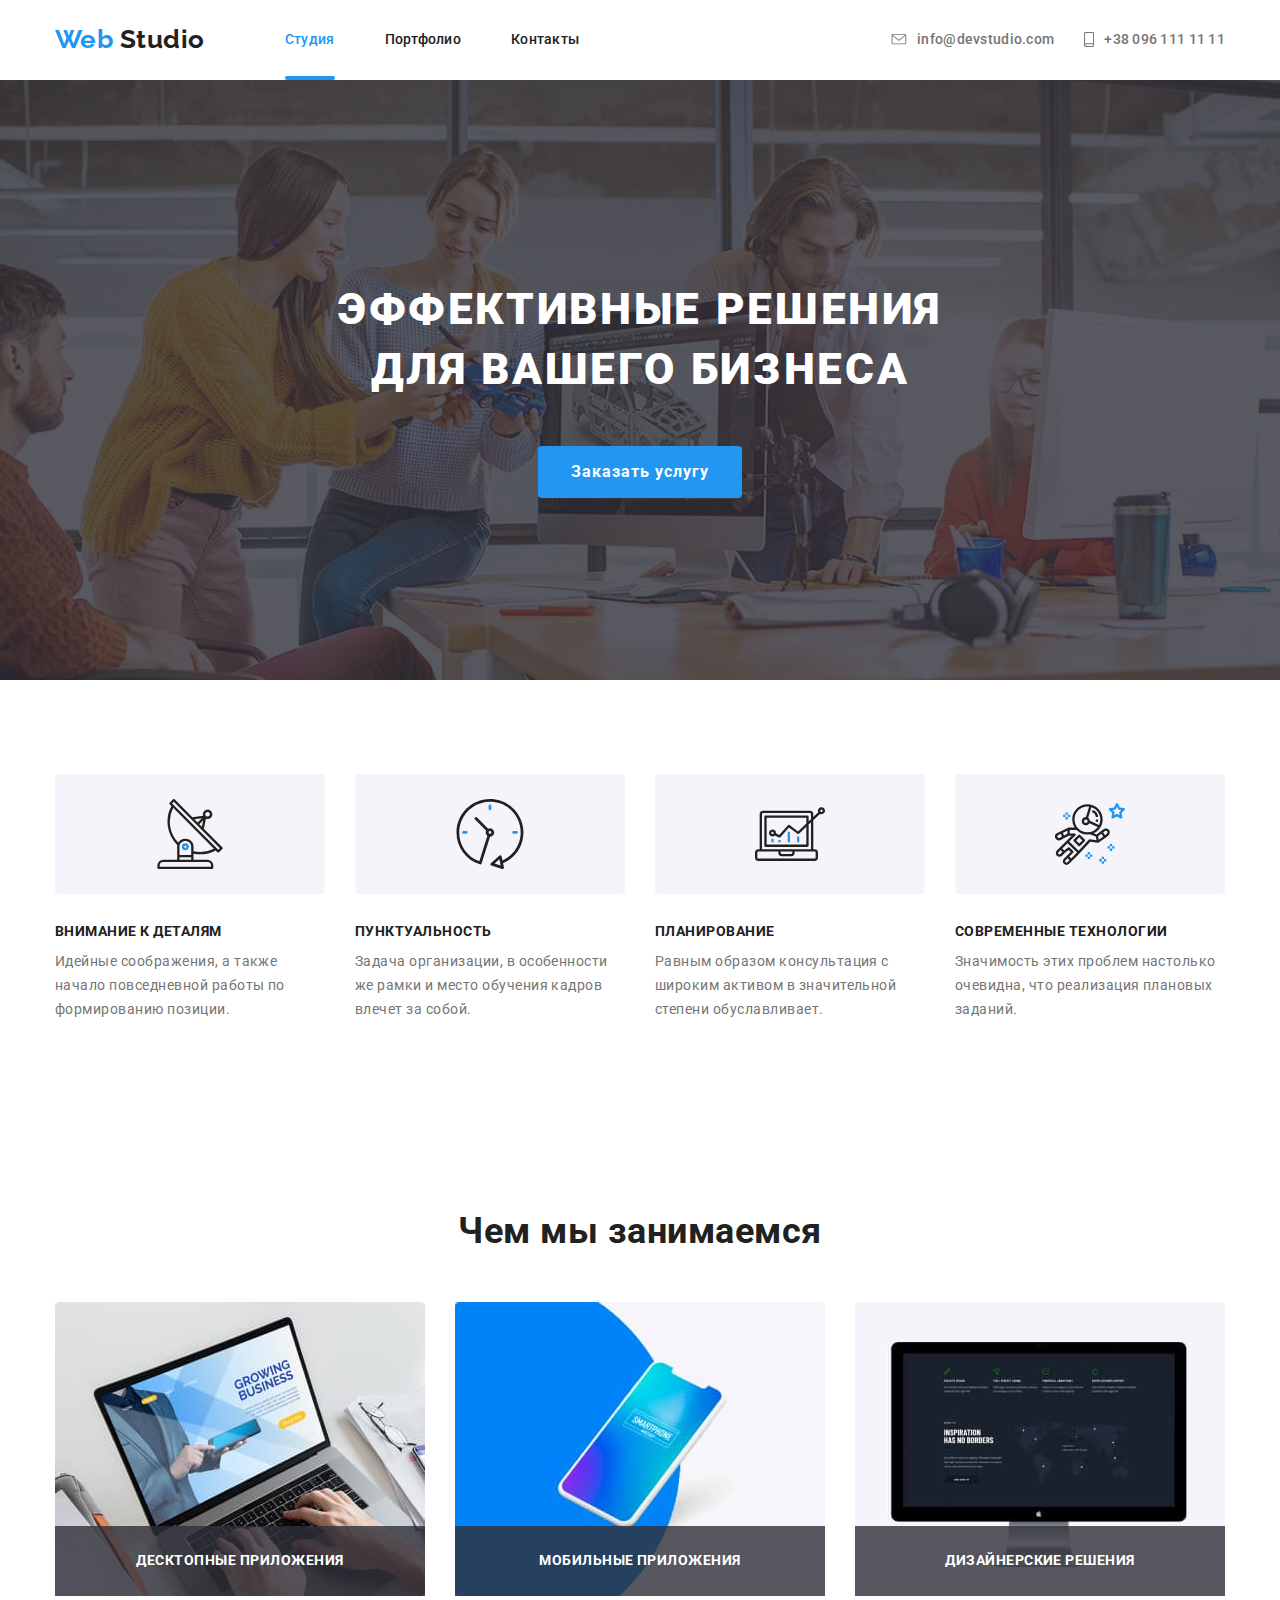
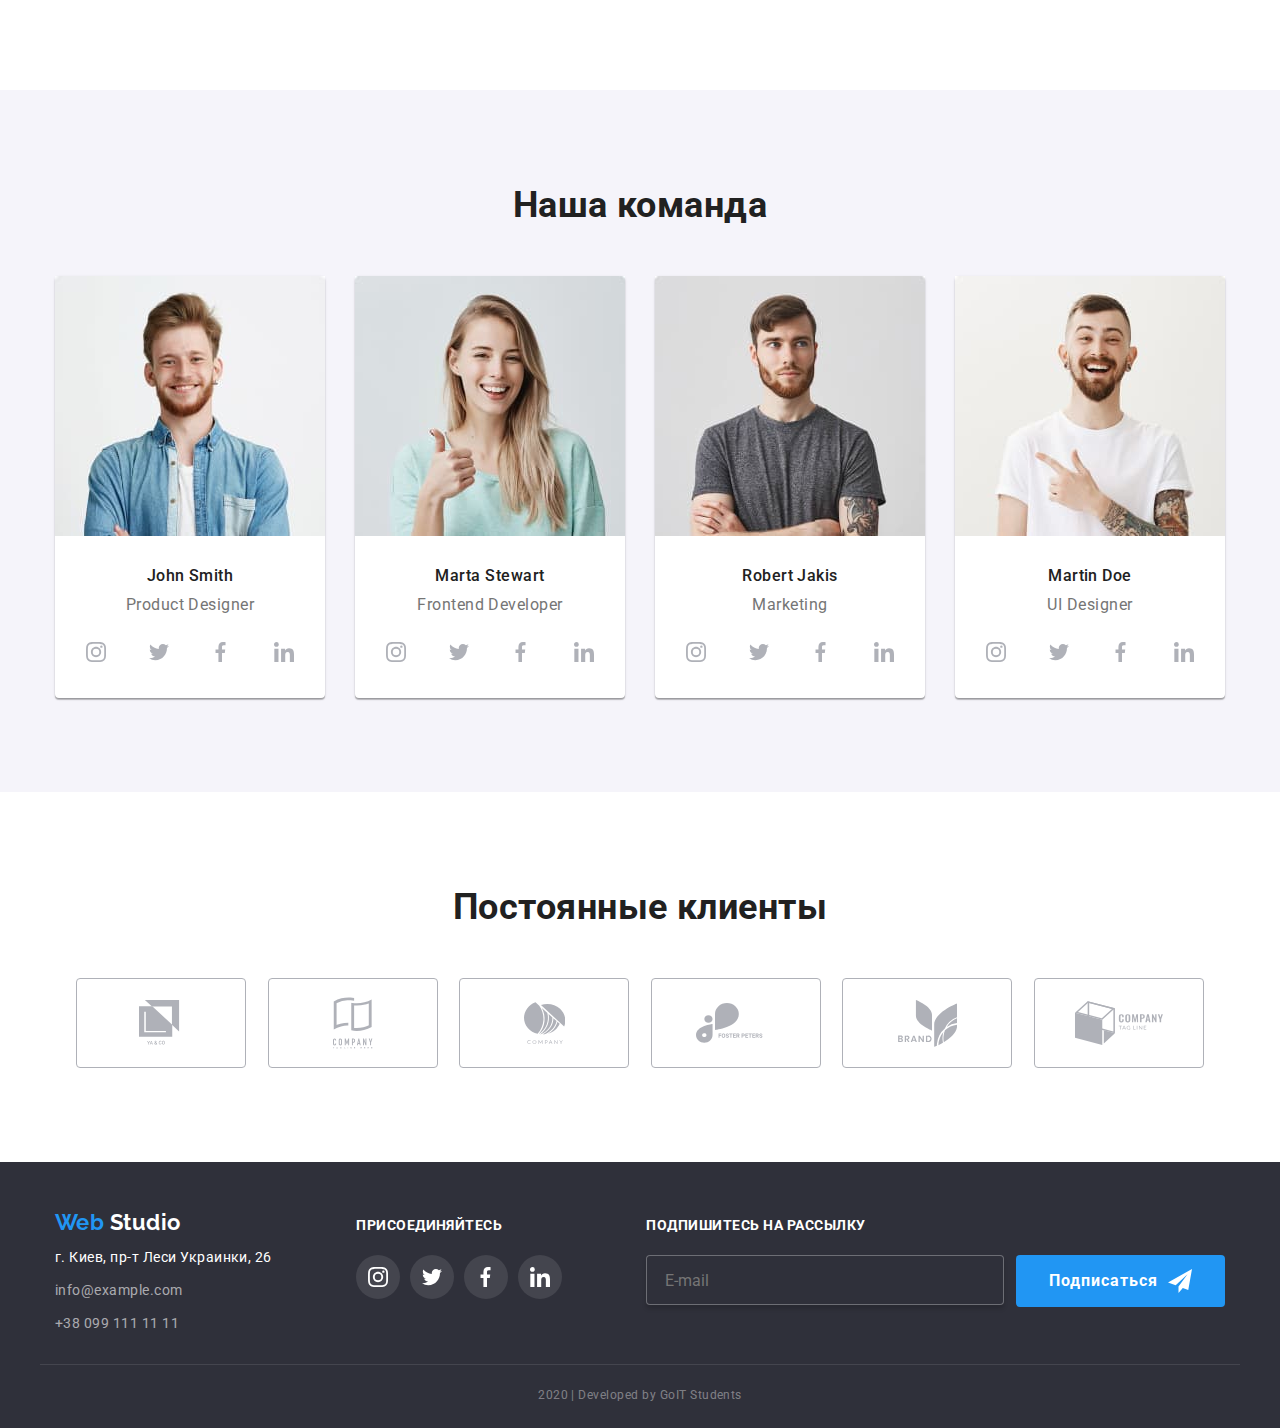
==== index.html @ cd677d56 "Переносит файлы из 7-го ДЗ" ====
<!DOCTYPE html>
<html lang="ru">
  <head>
    <meta charset="UTF-8" />
    <meta name="viewport" content="width=device-width, initial-scale=1.0" />
    <title>Document</title>
    <link
      href="https://fonts.googleapis.com/css2?family=Raleway:wght@700&family=Roboto:wght@400;500;700&display=swap"
      rel="stylesheet"
    />
    <link
      rel="stylesheet"
      href="https://cdnjs.cloudflare.com/ajax/libs/modern-normalize/0.6.0/modern-normalize.min.css"
    />

    <!-- <link rel="stylesheet" href="./css/common.css" /> -->
    <link rel="stylesheet" href="./css/main.min.css" />
  </head>
  <body>
    <!--Шапка сайта-->
    <header>
      <div class="container header">
        <nav class="main-nav">
          <a href="./index.html" class="logo-header">
            <span class="logo-web">Web</span>
            <span class="logo-studio">Studio</span>
          </a>

          <ul class="site-nav list">
            <li class="item">
              <a href="./index.html" class="link current">Студия</a>
            </li>
            <li class="item">
              <a href="./portfolio.html" class="link">Портфолио</a>
            </li>
            <li class="item"><a href="" class="link">Контакты</a></li>
          </ul>
        </nav>

        <div class="contacts">
          <a href="mailto:info@devstudio.com " class="link">
            <svg class="contacts-icon envelope">
              <use href="./images/sprite.svg#envelope"></use>
            </svg>
            info@devstudio.com
          </a>
          <a href="tel:+380961111111" class="link">
            <svg class="contacts-icon smartphone">
              <use href="./images/sprite.svg#smartphone"></use>
            </svg>
            +38 096 111 11 11
          </a>
        </div>
      </div>
    </header>

    <main>
      <!--Герой-->
      <section class="hero">
        <h1 class="hero-title">эффективные решения для вашего бизнеса</h1>
        <!-- <a href="" class="button">Заказать услугу</a> -->
        <button class="button" data-modal-open>Заказать услугу</button>
      </section>

      <!--Преимущества-->
      <section class="section">
        <div class="container">
          <!--этот заголовок спрячется в CSS-->
          <h2 class="section-title visually-hidden">Наши преимущества</h2>

          <ul class="feature list">
            <li class="item">
              <div class="bg-icon">
                <svg class="icon-antenna" width="70" height="70">
                  <use href="./images/sprite.svg#antenna"></use>
                </svg>
              </div>

              <!-- <img
                src="./images/antenna.svg"
                alt="изображение параболической антенны"
              /> -->
              <h3 class="title">Внимание к деталям</h3>
              <p class="description">
                Идейные соображения, а также начало повседневной работы по
                формированию позиции.
              </p>
            </li>
            <li class="item">
              <div class="bg-icon">
                <svg class="icon-antenna" width="70" height="70">
                  <use href="./images/sprite.svg#clock"></use>
                </svg>
              </div>

              <!-- <img src="./images/clock.svg" alt="изображение настенных часов" /> -->

              <h3 class="title">Пунктуальность</h3>
              <p class="description">
                Задача организации, в особенности же рамки и место обучения
                кадров влечет за собой.
              </p>
            </li>
            <li class="item">
              <div class="bg-icon">
                <svg class="icon-antenna" width="70" height="70">
                  <use href="./images/sprite.svg#diagram"></use>
                </svg>
              </div>

              <!-- <img src="./images/diagram.svg" alt="изображение диаграммы" /> -->

              <h3 class="title">Планирование</h3>
              <p class="description">
                Равным образом консультация с широким активом в значительной
                степени обуславливает.
              </p>
            </li>
            <li class="item">
              <div class="bg-icon">
                <svg class="icon-antenna" width="70" height="70">
                  <use href="./images/sprite.svg#astronaut"></use>
                </svg>
              </div>

              <!-- <img src="./images/astronaut.svg" alt="изображение астронавта" /> -->

              <h3 class="title">Современные технологии</h3>
              <p class="description">
                Значимость этих проблем настолько очевидна, что реализация
                плановых заданий.
              </p>
            </li>
          </ul>
        </div>
      </section>

      <!-- Чем мы занимаемся -->
      <section class="section">
        <div class="container">
          <h2 class="section-title">Чем мы занимаемся</h2>

          <ul class="works list">
            <li class="item">
              <img
                src="./images/desktopapp.jpg"
                alt="изображение ноутбука"
                width="370"
              />
              <h3 class="title">Десктопные приложения</h3>
            </li>
            <li class="item">
              <img
                src="./images/mobileapp.jpg"
                alt="изображение мобильного телефона"
                width="370"
              />
              <h3 class="title">Мобильные приложения</h3>
            </li>
            <li class="item">
              <img
                src="./images/designsolutions.jpg"
                alt="изображение монитора с дизайнерскими решениями"
                width="370"
              />
              <h3 class="title">Дизайнерские решения</h3>
            </li>
          </ul>
        </div>
      </section>

      <!--Наша команда-->
      <section class="section secondary-bg">
        <div class="container">
          <h2 class="section-title">Наша команда</h2>

          <ul class="team list">
            <li class="item">
              <img
                src="./images/teammate-1.jpg"
                alt="фото члена команды"
                width="270"
              />
              <h3 class="title">John Smith</h3>
              <p class="position">Product Designer</p>

              <!--ссылки на соц. сети-->
              <ul class="list icon">
                <li class="social">
                  <a href="" aria-label="Ссылка на Instagram" class="link">
                    <svg class="social-icon" width="20" height="20">
                      <use href="./images/sprite.svg#logo-instagram"></use>
                    </svg>
                    <!-- <img
                      src="./images/logo-instagram.svg"
                      alt="логотип Инстаграм"
                    /> -->
                  </a>
                </li>
                <li class="social">
                  <a href="" aria-label="Ссылка на Twitter" class="link">
                    <svg class="social-icon" width="20" height="20">
                      <use href="./images/sprite.svg#logo-twitter"></use>
                    </svg>

                    <!-- <img
                      src="./images/logo-twitter.svg"
                      alt="логотип Твиттер"
                    /> -->
                  </a>
                </li>
                <li class="social">
                  <a href="" aria-label="Ссылка на Facebook" class="link">
                    <svg class="social-icon" width="20" height="20">
                      <use href="./images/sprite.svg#logo-facebook"></use>
                    </svg>

                    <!-- <img
                      src="./images/logo-facebook.svg"
                      alt="логотип Фейсбук"
                    /> -->
                  </a>
                </li>
                <li class="social">
                  <a href="" aria-label="Ссылка на linkedin" class="link">
                    <svg class="social-icon" width="20" height="20">
                      <use href="./images/sprite.svg#logo-linkedin"></use>
                    </svg>
                    <!-- <img
                      src="./images/logo-linkedin.svg"
                      alt="логотип Линкедин"
                    /> -->
                  </a>
                </li>
              </ul>
            </li>
            <li class="item">
              <img
                src="./images/teammate-2.jpg"
                alt="фото члена команды"
                width="270"
              />
              <h3 class="title">Marta Stewart</h3>
              <p class="position">Frontend Developer</p>

              <!--ссылки на соц. сети-->
              <ul class="list icon">
                <li class="social">
                  <a href="" aria-label="Ссылка на Instagram" class="link">
                    <svg class="social-icon" width="20" height="20">
                      <use href="./images/sprite.svg#logo-instagram"></use>
                    </svg>
                    <!-- <img
                      src="./images/logo-instagram.svg"
                      alt="логотип Инстаграм"
                    /> -->
                  </a>
                </li>
                <li class="social">
                  <a href="" aria-label="Ссылка на Twitter" class="link">
                    <svg class="social-icon" width="20" height="20">
                      <use href="./images/sprite.svg#logo-twitter"></use>
                    </svg>

                    <!-- <img
                      src="./images/logo-twitter.svg"
                      alt="логотип Твиттер"
                    /> -->
                  </a>
                </li>
                <li class="social">
                  <a href="" aria-label="Ссылка на Facebook" class="link">
                    <svg class="social-icon" width="20" height="20">
                      <use href="./images/sprite.svg#logo-facebook"></use>
                    </svg>

                    <!-- <img
                      src="./images/logo-facebook.svg"
                      alt="логотип Фейсбук"
                    /> -->
                  </a>
                </li>
                <li class="social">
                  <a href="" aria-label="Ссылка на linkedin" class="link">
                    <svg class="social-icon" width="20" height="20">
                      <use href="./images/sprite.svg#logo-linkedin"></use>
                    </svg>
                    <!-- <img
                      src="./images/logo-linkedin.svg"
                      alt="логотип Линкедин"
                    /> -->
                  </a>
                </li>
              </ul>
            </li>
            <li class="item">
              <img
                src="./images/teammate-3.jpg"
                alt="фото члена команды"
                width="270"
              />
              <h3 class="title">Robert Jakis</h3>
              <p class="position">Marketing</p>

              <!--ссылки на соц. сети-->
              <ul class="list icon">
                <li class="social">
                  <a href="" aria-label="Ссылка на Instagram" class="link">
                    <svg class="social-icon" width="20" height="20">
                      <use href="./images/sprite.svg#logo-instagram"></use>
                    </svg>
                    <!-- <img
                      src="./images/logo-instagram.svg"
                      alt="логотип Инстаграм"
                    /> -->
                  </a>
                </li>
                <li class="social">
                  <a href="" aria-label="Ссылка на Twitter" class="link">
                    <svg class="social-icon" width="20" height="20">
                      <use href="./images/sprite.svg#logo-twitter"></use>
                    </svg>

                    <!-- <img
                      src="./images/logo-twitter.svg"
                      alt="логотип Твиттер"
                    /> -->
                  </a>
                </li>
                <li class="social">
                  <a href="" aria-label="Ссылка на Facebook" class="link">
                    <svg class="social-icon" width="20" height="20">
                      <use href="./images/sprite.svg#logo-facebook"></use>
                    </svg>

                    <!-- <img
                      src="./images/logo-facebook.svg"
                      alt="логотип Фейсбук"
                    /> -->
                  </a>
                </li>
                <li class="social">
                  <a href="" aria-label="Ссылка на linkedin" class="link">
                    <svg class="social-icon" width="20" height="20">
                      <use href="./images/sprite.svg#logo-linkedin"></use>
                    </svg>
                    <!-- <img
                      src="./images/logo-linkedin.svg"
                      alt="логотип Линкедин"
                    /> -->
                  </a>
                </li>
              </ul>
            </li>
            <li class="item">
              <img
                src="./images/teammate-4.jpg"
                alt="фото члена команды"
                width="270"
              />
              <h3 class="title">Martin Doe</h3>
              <p class="position">UI Designer</p>

              <!--ссылки на соц. сети-->
              <ul class="list icon">
                <li class="social">
                  <a href="" aria-label="Ссылка на Instagram" class="link">
                    <svg class="social-icon" width="20" height="20">
                      <use href="./images/sprite.svg#logo-instagram"></use>
                    </svg>
                    <!-- <img
                      src="./images/logo-instagram.svg"
                      alt="логотип Инстаграм"
                    /> -->
                  </a>
                </li>
                <li class="social">
                  <a href="" aria-label="Ссылка на Twitter" class="link">
                    <svg class="social-icon" width="20" height="20">
                      <use href="./images/sprite.svg#logo-twitter"></use>
                    </svg>

                    <!-- <img
                      src="./images/logo-twitter.svg"
                      alt="логотип Твиттер"
                    /> -->
                  </a>
                </li>
                <li class="social">
                  <a href="" aria-label="Ссылка на Facebook" class="link">
                    <svg class="social-icon" width="20" height="20">
                      <use href="./images/sprite.svg#logo-facebook"></use>
                    </svg>

                    <!-- <img
                      src="./images/logo-facebook.svg"
                      alt="логотип Фейсбук"
                    /> -->
                  </a>
                </li>
                <li class="social">
                  <a href="" aria-label="Ссылка на linkedin" class="link">
                    <svg class="social-icon" width="20" height="20">
                      <use href="./images/sprite.svg#logo-linkedin"></use>
                    </svg>
                    <!-- <img
                      src="./images/logo-linkedin.svg"
                      alt="логотип Линкедин"
                    /> -->
                  </a>
                </li>
              </ul>
            </li>
          </ul>
        </div>
      </section>

      <!--Постоянные клиенты-->
      <section class="section clients">
        <div class="container">
          <h2 class="section-title">Постоянные клиенты</h2>

          <ul class="clients list">
            <li class="item">
              <a href="" aria-label="Ссылка на 1 клиента" class="link">
                <svg class="logo-client" width="44" height="49">
                  <use href="./images/sprite.svg#logo-client-1"></use>
                </svg>

                <!-- <img src="./images/logo-client-1.svg" alt="логотип 1 клиента" /> -->
              </a>
            </li>
            <li class="item">
              <a href="" aria-label="Ссылка на 2 клиента" class="link">
                <svg class="logo-client" width="40" height="52">
                  <use href="./images/sprite.svg#logo-client-2"></use>
                </svg>

                <!-- <img src="./images/logo-client-2.svg" alt="логотип 2 клиента" /> -->
              </a>
            </li>
            <li class="item">
              <a href="" aria-label="Ссылка на 3 клиента" class="link">
                <svg class="logo-client" width="41" height="43">
                  <use href="./images/sprite.svg#logo-client-3"></use>
                </svg>

                <!-- <img src="./images/logo-client-3.svg" alt="логотип 3 клиента" /> -->
              </a>
            </li>
            <li class="item">
              <a href="" aria-label="Ссылка на 4 клиента" class="link">
                <svg class="logo-client" width="80" height="42">
                  <use href="./images/sprite.svg#logo-client-4"></use>
                </svg>

                <!-- <img src="./images/logo-client-4.svg" alt="логотип 4 клиента" /> -->
              </a>
            </li>
            <li class="item">
              <a href="" aria-label="Ссылка на 5 клиента" class="link">
                <svg class="logo-client" width="59" height="47">
                  <use href="./images/sprite.svg#logo-client-5"></use>
                </svg>

                <!-- <img src="./images/logo-client-5.svg" alt="логотип 5 клиента" /> -->
              </a>
            </li>
            <li class="item">
              <a href="" aria-label="Ссылка на 6 клиента" class="link">
                <svg class="logo-client" width="88" height="45">
                  <use href="./images/sprite.svg#logo-client-6"></use>
                </svg>

                <!-- <img src="./images/logo-client-6.svg" alt="логотип 6 клиента" /> -->
              </a>
            </li>
          </ul>
        </div>
      </section>
    </main>

    <!--Футер-->
    <footer class="page-footer">
      <div class="container footer">
        <div class="address">
          <a href="./index.html" class="logo-footer">
            <span class="logo-web">Web</span>
            <span class="logo-studio footer">Studio</span>
          </a>

          <address>
            <ul class="address-list list">
              <li class="street">г. Киев, пр-т Леси Украинки, 26</li>
              <li>
                <a class="link" href="mailto:info@example.com"
                  >info@example.com</a
                >
              </li>
              <li>
                <a class="link" href="tel:+380991111111">+38 099 111 11 11</a>
              </li>
            </ul>
          </address>
        </div>
        <div class="join-in">
          <b class="item">присоединяйтесь</b>
          <div class="social">
            <ul class="social-networks list">
              <li class="item">
                <a href="" aria-label="Ссылка на Instagram" class="link">
                  <svg class="social-icon" width="20" height="20">
                    <use href="./images/sprite.svg#logo-instagram"></use>
                  </svg>

                  <!-- <img
                    src="./images/logo-instagram.svg"
                    alt="логотип Инстаграм"
                  /> -->
                </a>
              </li>
              <li class="item">
                <a href="" aria-label="Ссылка на Twitter" class="link">
                  <svg class="social-icon" width="20" height="20">
                    <use href="./images/sprite.svg#logo-twitter"></use>
                  </svg>

                  <!-- <img src="./images/logo-twitter.svg" alt="логотип Твиттер" /> -->
                </a>
              </li>
              <li class="item">
                <a href="" aria-label="Ссылка на Facebook" class="link">
                  <svg class="social-icon" width="20" height="20">
                    <use href="./images/sprite.svg#logo-facebook"></use>
                  </svg>

                  <!-- <img src="./images/logo-facebook.svg" alt="логотип Фейсбук" /> -->
                </a>
              </li>
              <li class="item">
                <a href="" aria-label="Ссылка на linkedin" class="link">
                  <svg class="social-icon" width="20" height="20">
                    <use href="./images/sprite.svg#logo-linkedin"></use>
                  </svg>

                  <!-- <img
                    src="./images/logo-linkedin.svg"
                    alt="логотип Линкедин"
                  /> -->
                </a>
              </li>
            </ul>
          </div>
        </div>
        <div class="subscribe">
          <b class="item">Подпишитесь на рассылку</b>
          <form class="footer-form js-speaker-form">
            <input
              class="input"
              type="email"
              name="e-mail"
              placeholder="E-mail"
            />
            <button type="submit" class="button">
              Подписаться
              <svg class="icon-send" width="24" height="24">
                <use href="./images/sprite.svg#icon-send"></use>
              </svg>
            </button>
          </form>
        </div>
      </div>
      <p class="copyright">2020 | Developed by GoIT Students</p>
    </footer>
    <!-- Модальное окно "Заказать услугу" -->

    <div class="backdrop is-hidden" data-modal>
      <div class="modal">
        <button type="button" class="modal-close" data-modal-close>
          <svg class="icon-send" width="11" height="11">
            <use href="./images/sprite.svg#modal-close"></use>
          </svg>
        </button>

        <form class="modal-form js-speaker-form" autocomplete="off">
          <h2 class="form-title">Оставьте свои данные, мы вам перезвоним</h2>

          <label class="form-field">
            <input type="text" class="form-input" name="name" placeholder=" " />
            <span class="form-label">Имя</span>
            <svg class="icon-form" width="18" height="18">
              <use href="./images/sprite.svg#icon-person"></use>
            </svg>
          </label>

          <label class="form-field">
            <input type="tel" class="form-input" name="tel" placeholder=" " />
            <span class="form-label">Телефон</span>
            <svg class="icon-form" width="18" height="18">
              <use href="./images/sprite.svg#icon-phone"></use>
            </svg>
          </label>

          <label class="form-field">
            <input
              type="email"
              class="form-input"
              name="email"
              placeholder=" "
            />
            <span class="form-label">Почта</span>
            <svg class="icon-form" width="18" height="18">
              <use href="./images/sprite.svg#icon-email"></use>
            </svg>
          </label>

          <label class="form-field">
            <textarea
              class="form-input comment"
              name="commet"
              rows="10"
              placeholder=" "
            ></textarea>
            <span class="form-label comment">Комментарий</span>
          </label>

          <label class="checkbox-label">
            <input
              class="checkbox"
              type="checkbox"
              name="agree"
              value="accept-policy"
            />
            <span class="checkbox-icon"></span>
            <span class="agree">
              Соглашаюсь с рассылкой и принимаю
              <a class="agree-link" href="">Условия договора</a>
            </span>
          </label>

          <button type="submit" class="button submit">
            Отправить
          </button>
        </form>
      </div>
    </div>
    <script src="./js/modal.js"></script>
  </body>
</html>
---- css/main.min.css ----
html{-webkit-box-sizing:border-box;box-sizing:border-box}*,*::before,*::after{-webkit-box-sizing:inherit;box-sizing:inherit}img{display:block;max-width:100%;height:auto}body{background-color:#fff;color:#757575;font-family:"Roboto",sans-serif;letter-spacing:0.03em;margin:0}a{text-decoration:none;cursor:pointer}.list{padding:0;margin:0;list-style:none}.visually-hidden{position:absolute !important;clip:rect(1px 1px 1px 1px);clip:rect(1px, 1px, 1px, 1px);padding:0 !important;border:0 !important;height:1px !important;width:1px !important;overflow:hidden}.logo-header{padding-top:24px;padding-bottom:25px;font-family:"Raleway",sans-serif;font-weight:700;font-size:26px;line-height:1.19}.logo-footer{font-family:"Raleway",sans-serif;font-weight:700;font-size:22px;line-height:1.18}.logo-web{color:#2196f3}.logo-studio{color:#212121}.logo-studio.footer{color:#fff}.container{width:1200px;padding-left:15px;padding-right:15px;margin-left:auto;margin-right:auto}.container.header{display:-webkit-box;display:-ms-flexbox;display:flex;-webkit-box-align:center;-ms-flex-align:center;align-items:center}.main-nav{display:-webkit-box;display:-ms-flexbox;display:flex;-webkit-box-align:center;-ms-flex-align:center;align-items:center}.contacts{display:-webkit-box;display:-ms-flexbox;display:flex;margin-left:auto}.contacts .link+.link{margin-left:30px}.site-nav{display:-webkit-box;display:-ms-flexbox;display:flex;margin-left:80px}.site-nav .item+.item{margin-left:50px}.site-nav .link.current{color:#2196f3}.site-nav .link.current::after{opacity:1}.site-nav .link{position:relative;display:block;padding-top:32px;padding-bottom:32px;color:#212121;font-weight:500;font-size:14px;line-height:1.14;letter-spacing:0.02em;-webkit-transition:color 250ms cubic-bezier(0.4, 0, 0.2, 1);transition:color 250ms cubic-bezier(0.4, 0, 0.2, 1)}.site-nav .link::after{content:'';position:absolute;bottom:0;display:block;width:100%;height:4px;background-color:#2196f3;border-radius:2px;opacity:0;-webkit-transition:opacity 250ms cubic-bezier(0.4, 0, 0.2, 1);transition:opacity 250ms cubic-bezier(0.4, 0, 0.2, 1)}.site-nav .link:hover,.site-nav .link:focus{color:#2196f3;-webkit-transition:color 250ms cubic-bezier(0.4, 0, 0.2, 1);transition:color 250ms cubic-bezier(0.4, 0, 0.2, 1)}.contacts-icon.envelope{width:16px;height:11px;fill:currentColor;margin-right:10px;-webkit-transition:color 250ms cubic-bezier(0.4, 0, 0.2, 1);transition:color 250ms cubic-bezier(0.4, 0, 0.2, 1)}.contacts-icon.smartphone{width:10px;height:15px;fill:currentColor;margin-right:10px;-webkit-transition:color 250ms cubic-bezier(0.4, 0, 0.2, 1);transition:color 250ms cubic-bezier(0.4, 0, 0.2, 1)}.contacts .link{display:-webkit-inline-box;display:-ms-inline-flexbox;display:inline-flex;-webkit-box-align:center;-ms-flex-align:center;align-items:center;color:#757575;font-weight:500;font-size:14px;line-height:1.14;letter-spacing:0.02em;-webkit-transition:color 250ms cubic-bezier(0.4, 0, 0.2, 1);transition:color 250ms cubic-bezier(0.4, 0, 0.2, 1)}.contacts .link:hover,.contacts .link:focus{color:#2196f3;-webkit-transition:color 250ms cubic-bezier(0.4, 0, 0.2, 1);transition:color 250ms cubic-bezier(0.4, 0, 0.2, 1)}.page-footer{background-color:#2f303a}.container.footer{display:-webkit-box;display:-ms-flexbox;display:flex;padding-top:48px;padding-bottom:28px;-webkit-box-align:baseline;-ms-flex-align:baseline;align-items:baseline;-webkit-box-pack:justify;-ms-flex-pack:justify;justify-content:space-between;border-bottom:1px solid rgba(255,255,255,0.1)}.address-list{font-style:normal;font-size:14px;line-height:1.71}.address-list .street{margin-top:10px;color:#fff}.address .link{display:block;margin-top:9px;color:rgba(255,255,255,0.6)}.social-networks{display:-webkit-box;display:-ms-flexbox;display:flex;-webkit-box-pack:space-evenly;-ms-flex-pack:space-evenly;justify-content:space-evenly}.social-networks .link{background-color:rgba(255,255,255,0.1)}.social-networks .item:not(:last-child){margin-right:10px}.social-networks .social-icon{fill:#fff}.social .link{display:-webkit-box;display:-ms-flexbox;display:flex;-webkit-box-pack:center;-ms-flex-pack:center;justify-content:center;-webkit-box-align:center;-ms-flex-align:center;align-items:center;width:44px;height:44px;border-radius:50%;fill:#afb1b8}.social .link:hover,.social .link:focus{background-color:#2196f3;fill:#ffffff;-webkit-transition:background-color 250ms cubic-bezier(0.4, 0, 0.2, 1),fill 250ms cubic-bezier(0.4, 0, 0.2, 1);transition:background-color 250ms cubic-bezier(0.4, 0, 0.2, 1),fill 250ms cubic-bezier(0.4, 0, 0.2, 1)}.join-in>.item{display:block;margin-bottom:21px;color:#ffffff;font-weight:700;font-size:14px;line-height:1.14;text-transform:uppercase}.subscribe>.item{display:block;margin-bottom:21px;color:#ffffff;font-weight:700;font-size:14px;line-height:1.14;text-transform:uppercase}.subscribe .input{padding:12px 18px;width:358px;height:50px;border:1px solid rgba(255,255,255,0.3);-webkit-box-sizing:border-box;box-sizing:border-box;-webkit-box-shadow:0px 4px 4px rgba(0,0,0,0.15);box-shadow:0px 4px 4px rgba(0,0,0,0.15);border-radius:4px;color:#fff;background-color:#2f303a;outline:none}.footer-form{display:-webkit-box;display:-ms-flexbox;display:flex}.subscribe .button{display:-webkit-box;display:-ms-flexbox;display:flex;-webkit-box-align:center;-ms-flex-align:center;align-items:center;margin-left:12px}.button .icon-send{margin-left:10px}.copyright{margin:0;padding-top:18px;padding-bottom:21px;color:rgba(255,255,255,0.4);font-size:12px;line-height:2;text-align:center}.button{display:inline-block;border:1px solid transparent;border-radius:4px;padding:10px 32px;min-width:200px;color:#ffffff;background-color:#2196f3;font-weight:700;font-size:16px;line-height:1.87;letter-spacing:0.06em;text-align:center}.section{padding-top:94px;padding-bottom:94px}.section-title{margin-top:0;margin-bottom:50px;color:#212121;font-weight:700;font-size:36px;line-height:1.17;text-align:center}.hero{max-width:1600px;height:600px;margin-left:auto;margin-right:auto;text-align:center;background-color:rgba(47,48,58,0.8);background-image:-webkit-gradient(linear, left top, right top, from(rgba(47,48,58,0.8)), to(rgba(47,48,58,0.8))),url(../images/bg-hero.jpg);background-image:linear-gradient(to right, rgba(47,48,58,0.8), rgba(47,48,58,0.8)),url(../images/bg-hero.jpg);background-repeat:no-repeat;background-position:center;background-size:cover}.hero-title{width:646px;padding-top:200px;margin-top:0;margin-right:auto;margin-left:auto;margin-bottom:46px;color:#fff;font-weight:900;font-size:44px;line-height:1.36;letter-spacing:0.06em;text-transform:uppercase}.feature{display:-webkit-box;display:-ms-flexbox;display:flex}.feature .item+.item{margin-left:30px}.feature .bg-icon{display:-webkit-box;display:-ms-flexbox;display:flex;-webkit-box-pack:center;-ms-flex-pack:center;justify-content:center;-webkit-box-align:center;-ms-flex-align:center;align-items:center;width:270px;height:120px;background-color:#f5f4fa;border-radius:4px}.feature .title{margin-top:30px;margin-bottom:0;color:#212121;font-weight:700;font-size:14px;line-height:1.14;text-transform:uppercase}.feature .description{margin-top:10px;margin-bottom:0;font-size:14px;line-height:1.71}.works{display:-webkit-box;display:-ms-flexbox;display:flex}.works .item+.item{margin-left:30px}.works .item{position:relative}.works .title{position:absolute;bottom:0;width:100%;margin-top:0;margin-bottom:0;padding:27px;background-color:rgba(47,48,58,0.8);color:#fff;font-weight:700;font-size:14px;line-height:1.14;text-transform:uppercase;text-align:center}.section.secondary-bg{background-color:#f5f4fa}.team{display:-webkit-box;display:-ms-flexbox;display:flex;text-align:center}.team .item{padding-bottom:24px;border-radius:4px;-webkit-box-shadow:0px 2px 1px rgba(0,0,0,0.2),0px 1px 1px rgba(0,0,0,0.14),0px 1px 3px rgba(0,0,0,0.12);box-shadow:0px 2px 1px rgba(0,0,0,0.2),0px 1px 1px rgba(0,0,0,0.14),0px 1px 3px rgba(0,0,0,0.12);background-color:#fff}.team .item+.item{margin-left:30px}.team .list{display:-webkit-box;display:-ms-flexbox;display:flex;-webkit-box-pack:space-evenly;-ms-flex-pack:space-evenly;justify-content:space-evenly;-webkit-box-align:center;-ms-flex-align:center;align-items:center}.team .title{margin-top:30px;margin-bottom:0;color:#212121;font-weight:500;font-size:16px;line-height:1.19}.team .position{margin-top:10px;margin-bottom:16px;font-size:16px;line-height:1.19}.clients{display:-webkit-box;display:-ms-flexbox;display:flex;-webkit-box-pack:space-evenly;-ms-flex-pack:space-evenly;justify-content:space-evenly}.clients .link{display:-webkit-box;display:-ms-flexbox;display:flex;-webkit-box-pack:center;-ms-flex-pack:center;justify-content:center;-webkit-box-align:center;-ms-flex-align:center;align-items:center;width:170px;height:90px;color:#afb1b8;border:1px solid #afb1b8;border-radius:4px;-webkit-transition:color 250ms cubic-bezier(0.4, 0, 0.2, 1),border 250ms cubic-bezier(0.4, 0, 0.2, 1);transition:color 250ms cubic-bezier(0.4, 0, 0.2, 1),border 250ms cubic-bezier(0.4, 0, 0.2, 1)}.clients .link:hover,.clients .link:focus{border:1px solid #2196f3;color:#2196f3;-webkit-transition:color 250ms cubic-bezier(0.4, 0, 0.2, 1),border 250ms cubic-bezier(0.4, 0, 0.2, 1);transition:color 250ms cubic-bezier(0.4, 0, 0.2, 1),border 250ms cubic-bezier(0.4, 0, 0.2, 1)}.logo-client{fill:currentColor}.backdrop{position:fixed;top:0;left:0;width:100%;height:100%;background-color:rgba(0,0,0,0.2);-webkit-transition:250ms cubic-bezier(0.4, 0, 0.2, 1);transition:250ms cubic-bezier(0.4, 0, 0.2, 1)}.backdrop.is-hidden{opacity:0;pointer-events:none}.modal{position:absolute;top:50%;left:50%;-webkit-transform:translate(-50%, -50%);transform:translate(-50%, -50%);min-width:528px;min-height:581px;background-color:#fff;-webkit-box-shadow:0px 2px 1px rgba(0,0,0,0.2),0px 1px 1px rgba(0,0,0,0.14),0px 1px 3px rgba(0,0,0,0.12);box-shadow:0px 2px 1px rgba(0,0,0,0.2),0px 1px 1px rgba(0,0,0,0.14),0px 1px 3px rgba(0,0,0,0.12);border-radius:4px}.modal-close{position:absolute;top:8px;right:8px;width:30px;height:30px;background-color:#fff;border-radius:50%;border:1px solid rgba(0,0,0,0.1);cursor:pointer}.modal-form{padding:40px}.button.submit{display:block;margin-right:auto;margin-left:auto}.form-title{margin:0;padding:0;margin-bottom:30px;font-weight:700;font-size:20px;line-height:1.15;text-align:center;color:#212121}.form-field{position:relative;display:-webkit-box;display:-ms-flexbox;display:flex;margin-bottom:28px}.icon-form{position:absolute;top:50%;left:16px;-webkit-transform:translateY(-50%);transform:translateY(-50%);color:#212121;fill:currentColor;-webkit-transition:color 250ms cubic-bezier(0.4, 0, 0.2, 1);transition:color 250ms cubic-bezier(0.4, 0, 0.2, 1)}.form-label{position:absolute;top:50%;left:42px;-webkit-transform:translateY(-50%);transform:translateY(-50%);font-weight:400;font-size:14px;line-height:1.14;letter-spacing:0.01em;-webkit-transition:-webkit-transform 250ms cubic-bezier(0.4, 0, 0.2, 1);transition:-webkit-transform 250ms cubic-bezier(0.4, 0, 0.2, 1);transition:transform 250ms cubic-bezier(0.4, 0, 0.2, 1);transition:transform 250ms cubic-bezier(0.4, 0, 0.2, 1), -webkit-transform 250ms cubic-bezier(0.4, 0, 0.2, 1)}.form-input{width:100%;height:40px;padding-left:42px;border:1px solid rgba(33,33,33,0.2);border-radius:4px;-webkit-transition:border-color 250ms cubic-bezier(0.4, 0, 0.2, 1);transition:border-color 250ms cubic-bezier(0.4, 0, 0.2, 1)}.form-input:focus{border-color:#2196f3;outline:none}.form-input:focus+.form-label,.form-input:not(:placeholder-shown)+.form-label{color:#2196f3;-webkit-transform:translate(-25px, -40px);transform:translate(-25px, -40px)}.form-input:focus ~ .icon-form{color:#2196f3}.form-input.comment{height:120px;padding-left:16px;resize:none}.form-label.comment{top:12px;left:16px}.form-input:focus+.form-label.comment,.form-input:not(:placeholder-shown)+.form-label.comment{-webkit-transform:translateY(-35px);transform:translateY(-35px)}.checkbox-label{display:-webkit-box;display:-ms-flexbox;display:flex;-webkit-box-pack:center;-ms-flex-pack:center;justify-content:center;-webkit-box-align:center;-ms-flex-align:center;align-items:center;margin-bottom:30px;cursor:pointer}.checkbox{position:absolute;width:1px;height:1px;margin:-1px;border:0;padding:0;clip:rect(0 0 0 0);overflow:hidden}.checkbox-icon{display:block;width:15px;height:15px;margin-left:0;margin-right:8px;background-color:#fff;border:2px solid #212121;border-radius:2px;-webkit-transition:background-color 250ms cubic-bezier(0.4, 0, 0.2, 1);transition:background-color 250ms cubic-bezier(0.4, 0, 0.2, 1)}.checkbox:checked+.checkbox-icon{background-color:#2196f3;border:2px solid #2196f3;border-radius:2px;background-origin:border-box;background-image:url(../images/check.svg);background-size:contain}.agree{font-size:14px;line-height:1.71}.agree-link{color:#2196f3;-webkit-text-decoration-line:underline;text-decoration-line:underline}
/*# sourceMappingURL=main.min.css.map */
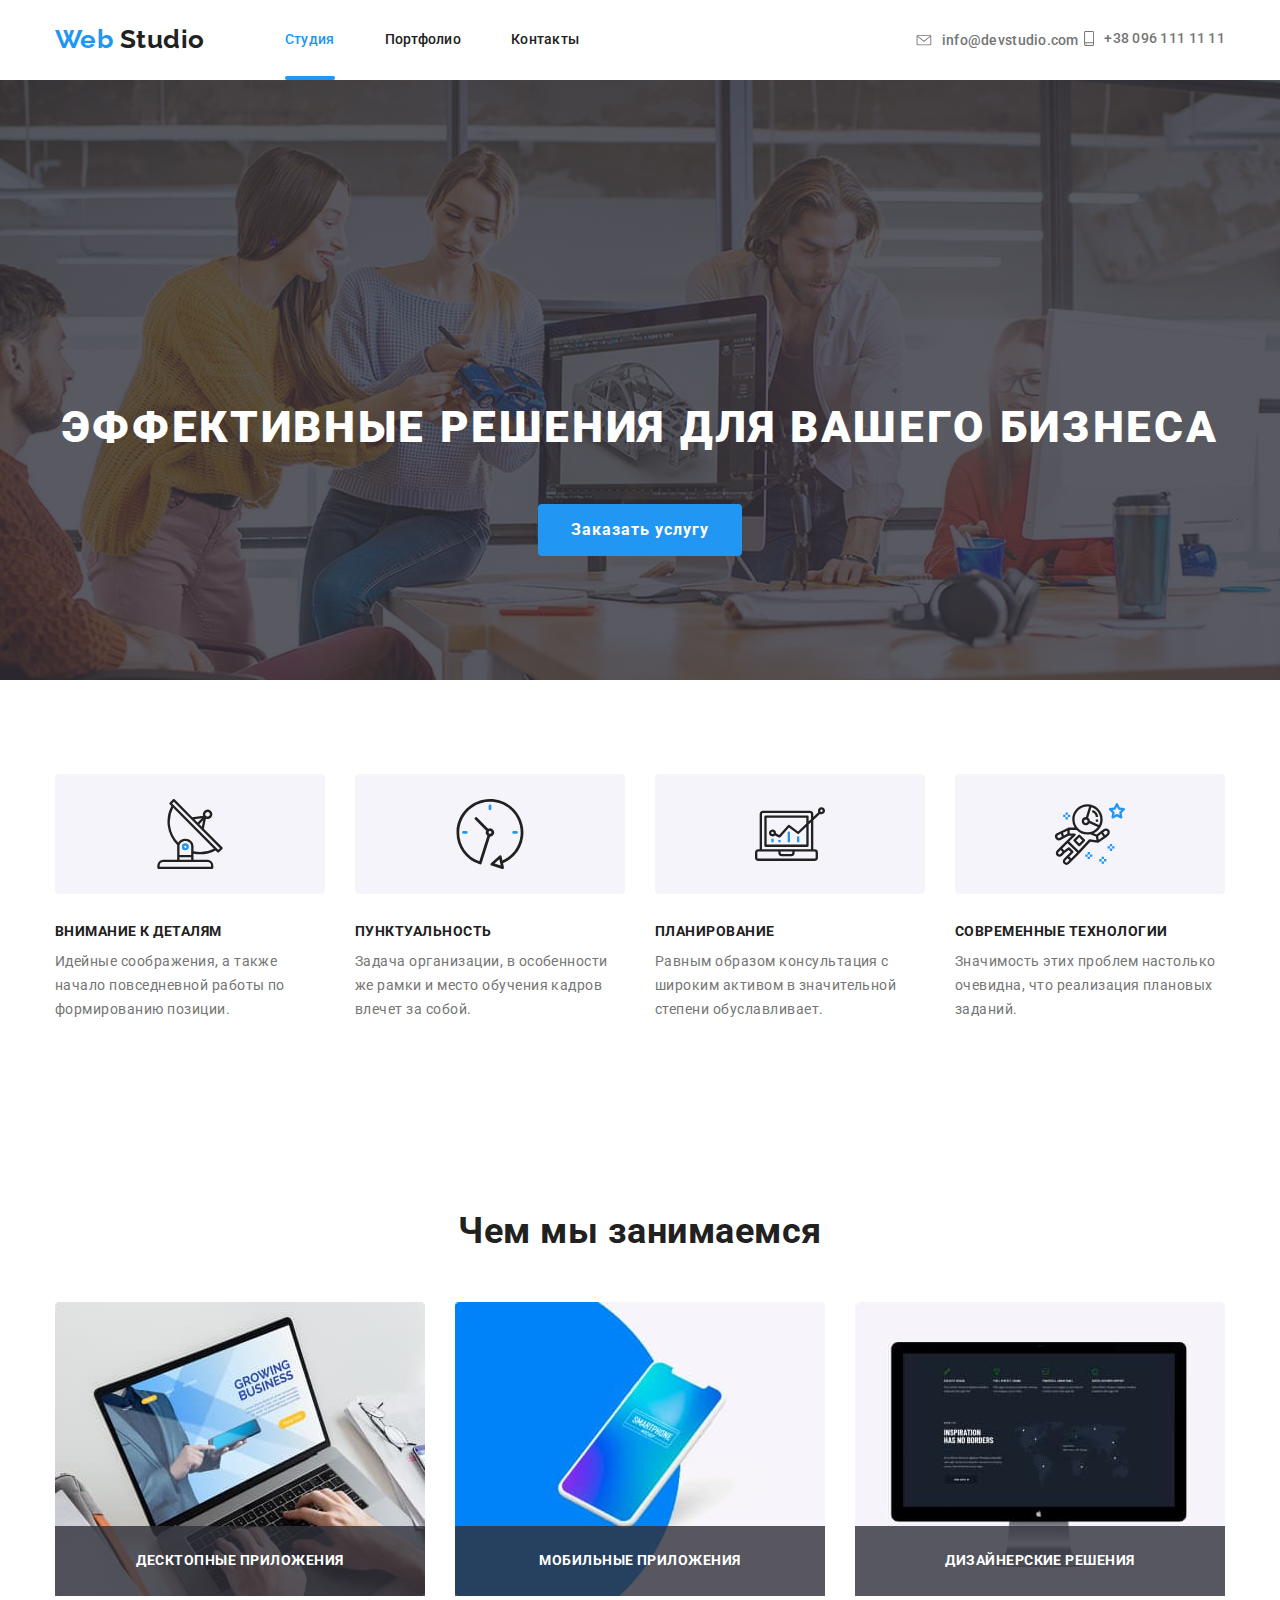
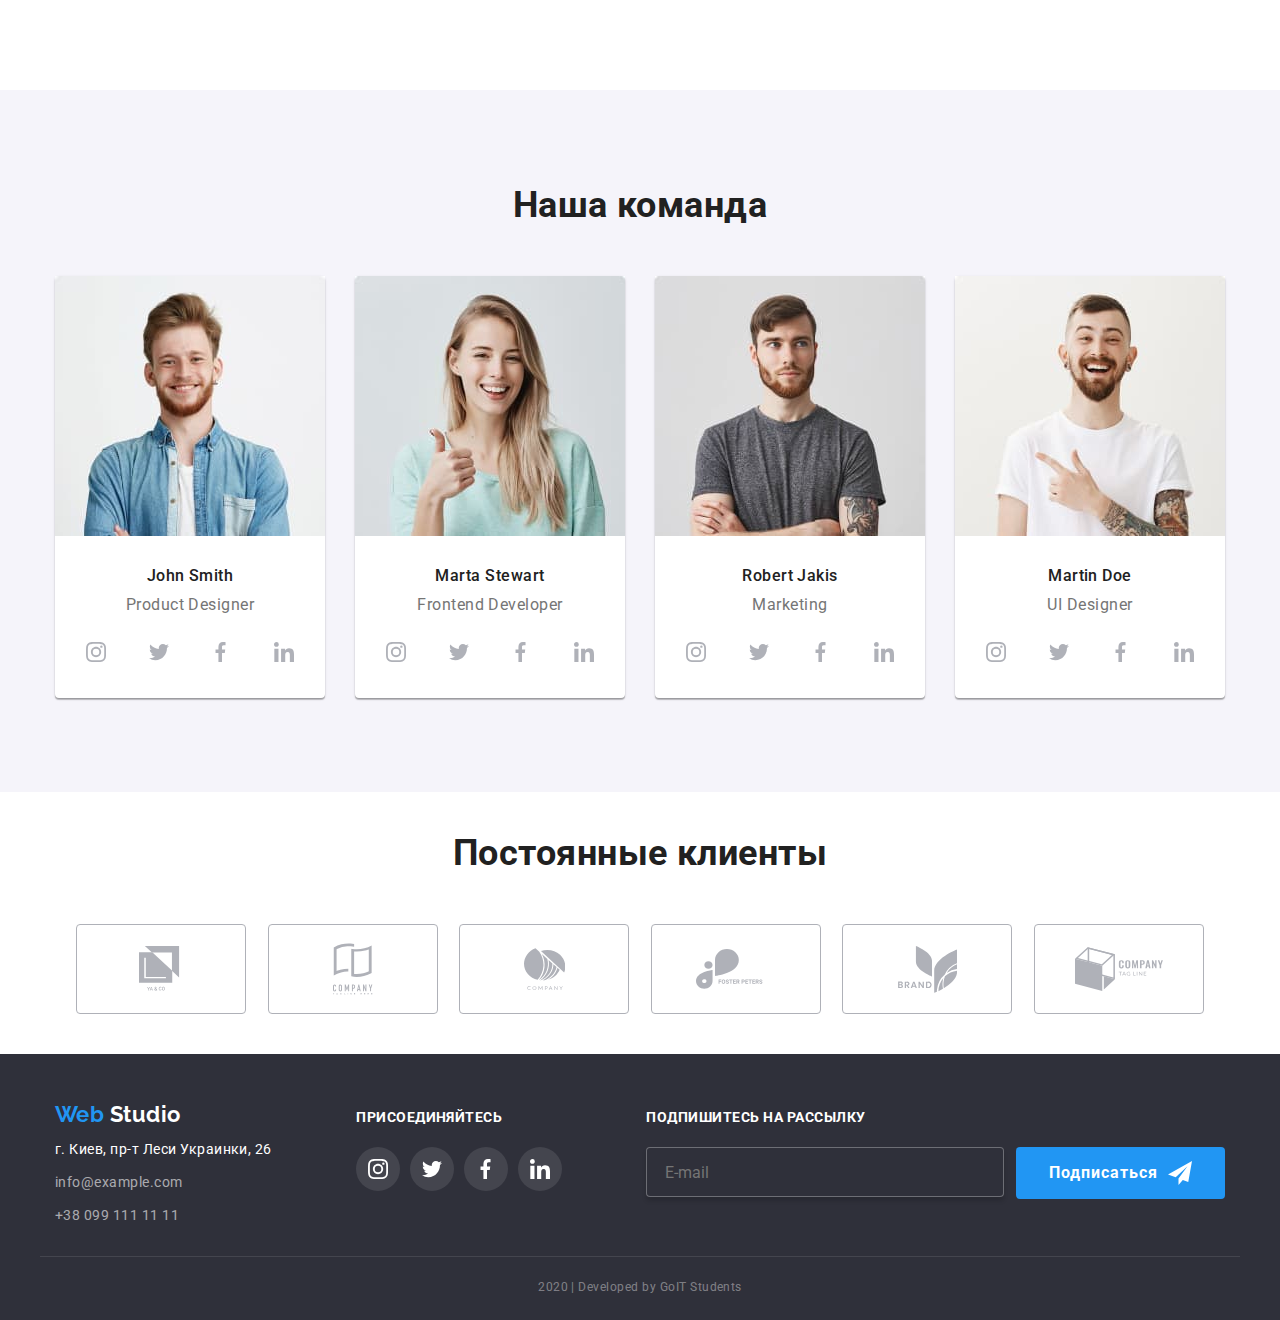
==== commit c39a6a36: "Добавляет адаптацию шапки и героя" ====
--- a/index.html
+++ b/index.html
@@ -20,36 +20,57 @@
     <!--Шапка сайта-->
     <header>
       <div class="container header">
-        <nav class="main-nav">
+        <div class="menu-burger">
           <a href="./index.html" class="logo-header">
             <span class="logo-web">Web</span>
             <span class="logo-studio">Studio</span>
           </a>
 
-          <ul class="site-nav list">
-            <li class="item">
-              <a href="./index.html" class="link current">Студия</a>
-            </li>
-            <li class="item">
-              <a href="./portfolio.html" class="link">Портфолио</a>
-            </li>
-            <li class="item"><a href="" class="link">Контакты</a></li>
-          </ul>
-        </nav>
-
-        <div class="contacts">
-          <a href="mailto:info@devstudio.com " class="link">
-            <svg class="contacts-icon envelope">
-              <use href="./images/sprite.svg#envelope"></use>
+          <button
+            type="button"
+            class="menu-button"
+            aria-expanded="false"
+            aria-controls="menu-container"
+            data-menu-button
+          >
+            <svg
+              width="40"
+              height="40"
+              aria-label="Переключатель мобильного меню"
+            >
+              <use class="icon-cross" href="./images/sprite.svg#cross"></use>
+              <use class="icon-menu" href="./images/sprite.svg#menu"></use>
             </svg>
-            info@devstudio.com
-          </a>
-          <a href="tel:+380961111111" class="link">
-            <svg class="contacts-icon smartphone">
-              <use href="./images/sprite.svg#smartphone"></use>
-            </svg>
-            +38 096 111 11 11
-          </a>
+          </button>
+        </div>
+
+        <div class="menu-container" id="menu-container" data-menu>
+          <nav class="main-nav">
+            <ul class="site-nav list">
+              <li class="item">
+                <a href="./index.html" class="link current">Студия</a>
+              </li>
+              <li class="item">
+                <a href="./portfolio.html" class="link">Портфолио</a>
+              </li>
+              <li class="item"><a href="" class="link">Контакты</a></li>
+            </ul>
+          </nav>
+
+          <div class="contacts">
+            <a href="mailto:info@devstudio.com " class="link">
+              <svg class="contacts-icon envelope">
+                <use href="./images/sprite.svg#envelope"></use>
+              </svg>
+              info@devstudio.com
+            </a>
+            <a href="tel:+380961111111" class="link">
+              <svg class="contacts-icon smartphone">
+                <use href="./images/sprite.svg#smartphone"></use>
+              </svg>
+              +38 096 111 11 11
+            </a>
+          </div>
         </div>
       </div>
     </header>
@@ -58,7 +79,6 @@
       <!--Герой-->
       <section class="hero">
         <h1 class="hero-title">эффективные решения для вашего бизнеса</h1>
-        <!-- <a href="" class="button">Заказать услугу</a> -->
         <button class="button" data-modal-open>Заказать услугу</button>
       </section>
 
@@ -136,7 +156,7 @@
       </section>
 
       <!-- Чем мы занимаемся -->
-      <section class="section">
+      <section class="section work">
         <div class="container">
           <h2 class="section-title">Чем мы занимаемся</h2>
 
@@ -170,7 +190,7 @@
       </section>
 
       <!--Наша команда-->
-      <section class="section secondary-bg">
+      <section class="section team secondary-bg">
         <div class="container">
           <h2 class="section-title">Наша команда</h2>
 
@@ -644,6 +664,7 @@
         </form>
       </div>
     </div>
+    <script src="./js/menu.js"></script>
     <script src="./js/modal.js"></script>
   </body>
 </html>
--- a/css/main.min.css
+++ b/css/main.min.css
@@ -1,2 +1,2 @@
-html{-webkit-box-sizing:border-box;box-sizing:border-box}*,*::before,*::after{-webkit-box-sizing:inherit;box-sizing:inherit}img{display:block;max-width:100%;height:auto}body{background-color:#fff;color:#757575;font-family:"Roboto",sans-serif;letter-spacing:0.03em;margin:0}a{text-decoration:none;cursor:pointer}.list{padding:0;margin:0;list-style:none}.visually-hidden{position:absolute !important;clip:rect(1px 1px 1px 1px);clip:rect(1px, 1px, 1px, 1px);padding:0 !important;border:0 !important;height:1px !important;width:1px !important;overflow:hidden}.logo-header{padding-top:24px;padding-bottom:25px;font-family:"Raleway",sans-serif;font-weight:700;font-size:26px;line-height:1.19}.logo-footer{font-family:"Raleway",sans-serif;font-weight:700;font-size:22px;line-height:1.18}.logo-web{color:#2196f3}.logo-studio{color:#212121}.logo-studio.footer{color:#fff}.container{width:1200px;padding-left:15px;padding-right:15px;margin-left:auto;margin-right:auto}.container.header{display:-webkit-box;display:-ms-flexbox;display:flex;-webkit-box-align:center;-ms-flex-align:center;align-items:center}.main-nav{display:-webkit-box;display:-ms-flexbox;display:flex;-webkit-box-align:center;-ms-flex-align:center;align-items:center}.contacts{display:-webkit-box;display:-ms-flexbox;display:flex;margin-left:auto}.contacts .link+.link{margin-left:30px}.site-nav{display:-webkit-box;display:-ms-flexbox;display:flex;margin-left:80px}.site-nav .item+.item{margin-left:50px}.site-nav .link.current{color:#2196f3}.site-nav .link.current::after{opacity:1}.site-nav .link{position:relative;display:block;padding-top:32px;padding-bottom:32px;color:#212121;font-weight:500;font-size:14px;line-height:1.14;letter-spacing:0.02em;-webkit-transition:color 250ms cubic-bezier(0.4, 0, 0.2, 1);transition:color 250ms cubic-bezier(0.4, 0, 0.2, 1)}.site-nav .link::after{content:'';position:absolute;bottom:0;display:block;width:100%;height:4px;background-color:#2196f3;border-radius:2px;opacity:0;-webkit-transition:opacity 250ms cubic-bezier(0.4, 0, 0.2, 1);transition:opacity 250ms cubic-bezier(0.4, 0, 0.2, 1)}.site-nav .link:hover,.site-nav .link:focus{color:#2196f3;-webkit-transition:color 250ms cubic-bezier(0.4, 0, 0.2, 1);transition:color 250ms cubic-bezier(0.4, 0, 0.2, 1)}.contacts-icon.envelope{width:16px;height:11px;fill:currentColor;margin-right:10px;-webkit-transition:color 250ms cubic-bezier(0.4, 0, 0.2, 1);transition:color 250ms cubic-bezier(0.4, 0, 0.2, 1)}.contacts-icon.smartphone{width:10px;height:15px;fill:currentColor;margin-right:10px;-webkit-transition:color 250ms cubic-bezier(0.4, 0, 0.2, 1);transition:color 250ms cubic-bezier(0.4, 0, 0.2, 1)}.contacts .link{display:-webkit-inline-box;display:-ms-inline-flexbox;display:inline-flex;-webkit-box-align:center;-ms-flex-align:center;align-items:center;color:#757575;font-weight:500;font-size:14px;line-height:1.14;letter-spacing:0.02em;-webkit-transition:color 250ms cubic-bezier(0.4, 0, 0.2, 1);transition:color 250ms cubic-bezier(0.4, 0, 0.2, 1)}.contacts .link:hover,.contacts .link:focus{color:#2196f3;-webkit-transition:color 250ms cubic-bezier(0.4, 0, 0.2, 1);transition:color 250ms cubic-bezier(0.4, 0, 0.2, 1)}.page-footer{background-color:#2f303a}.container.footer{display:-webkit-box;display:-ms-flexbox;display:flex;padding-top:48px;padding-bottom:28px;-webkit-box-align:baseline;-ms-flex-align:baseline;align-items:baseline;-webkit-box-pack:justify;-ms-flex-pack:justify;justify-content:space-between;border-bottom:1px solid rgba(255,255,255,0.1)}.address-list{font-style:normal;font-size:14px;line-height:1.71}.address-list .street{margin-top:10px;color:#fff}.address .link{display:block;margin-top:9px;color:rgba(255,255,255,0.6)}.social-networks{display:-webkit-box;display:-ms-flexbox;display:flex;-webkit-box-pack:space-evenly;-ms-flex-pack:space-evenly;justify-content:space-evenly}.social-networks .link{background-color:rgba(255,255,255,0.1)}.social-networks .item:not(:last-child){margin-right:10px}.social-networks .social-icon{fill:#fff}.social .link{display:-webkit-box;display:-ms-flexbox;display:flex;-webkit-box-pack:center;-ms-flex-pack:center;justify-content:center;-webkit-box-align:center;-ms-flex-align:center;align-items:center;width:44px;height:44px;border-radius:50%;fill:#afb1b8}.social .link:hover,.social .link:focus{background-color:#2196f3;fill:#ffffff;-webkit-transition:background-color 250ms cubic-bezier(0.4, 0, 0.2, 1),fill 250ms cubic-bezier(0.4, 0, 0.2, 1);transition:background-color 250ms cubic-bezier(0.4, 0, 0.2, 1),fill 250ms cubic-bezier(0.4, 0, 0.2, 1)}.join-in>.item{display:block;margin-bottom:21px;color:#ffffff;font-weight:700;font-size:14px;line-height:1.14;text-transform:uppercase}.subscribe>.item{display:block;margin-bottom:21px;color:#ffffff;font-weight:700;font-size:14px;line-height:1.14;text-transform:uppercase}.subscribe .input{padding:12px 18px;width:358px;height:50px;border:1px solid rgba(255,255,255,0.3);-webkit-box-sizing:border-box;box-sizing:border-box;-webkit-box-shadow:0px 4px 4px rgba(0,0,0,0.15);box-shadow:0px 4px 4px rgba(0,0,0,0.15);border-radius:4px;color:#fff;background-color:#2f303a;outline:none}.footer-form{display:-webkit-box;display:-ms-flexbox;display:flex}.subscribe .button{display:-webkit-box;display:-ms-flexbox;display:flex;-webkit-box-align:center;-ms-flex-align:center;align-items:center;margin-left:12px}.button .icon-send{margin-left:10px}.copyright{margin:0;padding-top:18px;padding-bottom:21px;color:rgba(255,255,255,0.4);font-size:12px;line-height:2;text-align:center}.button{display:inline-block;border:1px solid transparent;border-radius:4px;padding:10px 32px;min-width:200px;color:#ffffff;background-color:#2196f3;font-weight:700;font-size:16px;line-height:1.87;letter-spacing:0.06em;text-align:center}.section{padding-top:94px;padding-bottom:94px}.section-title{margin-top:0;margin-bottom:50px;color:#212121;font-weight:700;font-size:36px;line-height:1.17;text-align:center}.hero{max-width:1600px;height:600px;margin-left:auto;margin-right:auto;text-align:center;background-color:rgba(47,48,58,0.8);background-image:-webkit-gradient(linear, left top, right top, from(rgba(47,48,58,0.8)), to(rgba(47,48,58,0.8))),url(../images/bg-hero.jpg);background-image:linear-gradient(to right, rgba(47,48,58,0.8), rgba(47,48,58,0.8)),url(../images/bg-hero.jpg);background-repeat:no-repeat;background-position:center;background-size:cover}.hero-title{width:646px;padding-top:200px;margin-top:0;margin-right:auto;margin-left:auto;margin-bottom:46px;color:#fff;font-weight:900;font-size:44px;line-height:1.36;letter-spacing:0.06em;text-transform:uppercase}.feature{display:-webkit-box;display:-ms-flexbox;display:flex}.feature .item+.item{margin-left:30px}.feature .bg-icon{display:-webkit-box;display:-ms-flexbox;display:flex;-webkit-box-pack:center;-ms-flex-pack:center;justify-content:center;-webkit-box-align:center;-ms-flex-align:center;align-items:center;width:270px;height:120px;background-color:#f5f4fa;border-radius:4px}.feature .title{margin-top:30px;margin-bottom:0;color:#212121;font-weight:700;font-size:14px;line-height:1.14;text-transform:uppercase}.feature .description{margin-top:10px;margin-bottom:0;font-size:14px;line-height:1.71}.works{display:-webkit-box;display:-ms-flexbox;display:flex}.works .item+.item{margin-left:30px}.works .item{position:relative}.works .title{position:absolute;bottom:0;width:100%;margin-top:0;margin-bottom:0;padding:27px;background-color:rgba(47,48,58,0.8);color:#fff;font-weight:700;font-size:14px;line-height:1.14;text-transform:uppercase;text-align:center}.section.secondary-bg{background-color:#f5f4fa}.team{display:-webkit-box;display:-ms-flexbox;display:flex;text-align:center}.team .item{padding-bottom:24px;border-radius:4px;-webkit-box-shadow:0px 2px 1px rgba(0,0,0,0.2),0px 1px 1px rgba(0,0,0,0.14),0px 1px 3px rgba(0,0,0,0.12);box-shadow:0px 2px 1px rgba(0,0,0,0.2),0px 1px 1px rgba(0,0,0,0.14),0px 1px 3px rgba(0,0,0,0.12);background-color:#fff}.team .item+.item{margin-left:30px}.team .list{display:-webkit-box;display:-ms-flexbox;display:flex;-webkit-box-pack:space-evenly;-ms-flex-pack:space-evenly;justify-content:space-evenly;-webkit-box-align:center;-ms-flex-align:center;align-items:center}.team .title{margin-top:30px;margin-bottom:0;color:#212121;font-weight:500;font-size:16px;line-height:1.19}.team .position{margin-top:10px;margin-bottom:16px;font-size:16px;line-height:1.19}.clients{display:-webkit-box;display:-ms-flexbox;display:flex;-webkit-box-pack:space-evenly;-ms-flex-pack:space-evenly;justify-content:space-evenly}.clients .link{display:-webkit-box;display:-ms-flexbox;display:flex;-webkit-box-pack:center;-ms-flex-pack:center;justify-content:center;-webkit-box-align:center;-ms-flex-align:center;align-items:center;width:170px;height:90px;color:#afb1b8;border:1px solid #afb1b8;border-radius:4px;-webkit-transition:color 250ms cubic-bezier(0.4, 0, 0.2, 1),border 250ms cubic-bezier(0.4, 0, 0.2, 1);transition:color 250ms cubic-bezier(0.4, 0, 0.2, 1),border 250ms cubic-bezier(0.4, 0, 0.2, 1)}.clients .link:hover,.clients .link:focus{border:1px solid #2196f3;color:#2196f3;-webkit-transition:color 250ms cubic-bezier(0.4, 0, 0.2, 1),border 250ms cubic-bezier(0.4, 0, 0.2, 1);transition:color 250ms cubic-bezier(0.4, 0, 0.2, 1),border 250ms cubic-bezier(0.4, 0, 0.2, 1)}.logo-client{fill:currentColor}.backdrop{position:fixed;top:0;left:0;width:100%;height:100%;background-color:rgba(0,0,0,0.2);-webkit-transition:250ms cubic-bezier(0.4, 0, 0.2, 1);transition:250ms cubic-bezier(0.4, 0, 0.2, 1)}.backdrop.is-hidden{opacity:0;pointer-events:none}.modal{position:absolute;top:50%;left:50%;-webkit-transform:translate(-50%, -50%);transform:translate(-50%, -50%);min-width:528px;min-height:581px;background-color:#fff;-webkit-box-shadow:0px 2px 1px rgba(0,0,0,0.2),0px 1px 1px rgba(0,0,0,0.14),0px 1px 3px rgba(0,0,0,0.12);box-shadow:0px 2px 1px rgba(0,0,0,0.2),0px 1px 1px rgba(0,0,0,0.14),0px 1px 3px rgba(0,0,0,0.12);border-radius:4px}.modal-close{position:absolute;top:8px;right:8px;width:30px;height:30px;background-color:#fff;border-radius:50%;border:1px solid rgba(0,0,0,0.1);cursor:pointer}.modal-form{padding:40px}.button.submit{display:block;margin-right:auto;margin-left:auto}.form-title{margin:0;padding:0;margin-bottom:30px;font-weight:700;font-size:20px;line-height:1.15;text-align:center;color:#212121}.form-field{position:relative;display:-webkit-box;display:-ms-flexbox;display:flex;margin-bottom:28px}.icon-form{position:absolute;top:50%;left:16px;-webkit-transform:translateY(-50%);transform:translateY(-50%);color:#212121;fill:currentColor;-webkit-transition:color 250ms cubic-bezier(0.4, 0, 0.2, 1);transition:color 250ms cubic-bezier(0.4, 0, 0.2, 1)}.form-label{position:absolute;top:50%;left:42px;-webkit-transform:translateY(-50%);transform:translateY(-50%);font-weight:400;font-size:14px;line-height:1.14;letter-spacing:0.01em;-webkit-transition:-webkit-transform 250ms cubic-bezier(0.4, 0, 0.2, 1);transition:-webkit-transform 250ms cubic-bezier(0.4, 0, 0.2, 1);transition:transform 250ms cubic-bezier(0.4, 0, 0.2, 1);transition:transform 250ms cubic-bezier(0.4, 0, 0.2, 1), -webkit-transform 250ms cubic-bezier(0.4, 0, 0.2, 1)}.form-input{width:100%;height:40px;padding-left:42px;border:1px solid rgba(33,33,33,0.2);border-radius:4px;-webkit-transition:border-color 250ms cubic-bezier(0.4, 0, 0.2, 1);transition:border-color 250ms cubic-bezier(0.4, 0, 0.2, 1)}.form-input:focus{border-color:#2196f3;outline:none}.form-input:focus+.form-label,.form-input:not(:placeholder-shown)+.form-label{color:#2196f3;-webkit-transform:translate(-25px, -40px);transform:translate(-25px, -40px)}.form-input:focus ~ .icon-form{color:#2196f3}.form-input.comment{height:120px;padding-left:16px;resize:none}.form-label.comment{top:12px;left:16px}.form-input:focus+.form-label.comment,.form-input:not(:placeholder-shown)+.form-label.comment{-webkit-transform:translateY(-35px);transform:translateY(-35px)}.checkbox-label{display:-webkit-box;display:-ms-flexbox;display:flex;-webkit-box-pack:center;-ms-flex-pack:center;justify-content:center;-webkit-box-align:center;-ms-flex-align:center;align-items:center;margin-bottom:30px;cursor:pointer}.checkbox{position:absolute;width:1px;height:1px;margin:-1px;border:0;padding:0;clip:rect(0 0 0 0);overflow:hidden}.checkbox-icon{display:block;width:15px;height:15px;margin-left:0;margin-right:8px;background-color:#fff;border:2px solid #212121;border-radius:2px;-webkit-transition:background-color 250ms cubic-bezier(0.4, 0, 0.2, 1);transition:background-color 250ms cubic-bezier(0.4, 0, 0.2, 1)}.checkbox:checked+.checkbox-icon{background-color:#2196f3;border:2px solid #2196f3;border-radius:2px;background-origin:border-box;background-image:url(../images/check.svg);background-size:contain}.agree{font-size:14px;line-height:1.71}.agree-link{color:#2196f3;-webkit-text-decoration-line:underline;text-decoration-line:underline}
+html{-webkit-box-sizing:border-box;box-sizing:border-box}*,*::before,*::after{-webkit-box-sizing:inherit;box-sizing:inherit}img{display:block;max-width:100%;height:auto}body{background-color:#fff;color:#757575;font-family:"Roboto",sans-serif;letter-spacing:0.03em;margin:0}a{text-decoration:none;cursor:pointer}.list{padding:0;margin:0;list-style:none}.visually-hidden{position:absolute !important;clip:rect(1px 1px 1px 1px);clip:rect(1px, 1px, 1px, 1px);padding:0 !important;border:0 !important;height:1px !important;width:1px !important;overflow:hidden}.logo-header{padding-top:24px;padding-bottom:25px;font-family:"Raleway",sans-serif;font-weight:700;font-size:26px;line-height:1.19}.logo-footer{font-family:"Raleway",sans-serif;font-weight:700;font-size:22px;line-height:1.18}.logo-web{color:#2196f3}.logo-studio{color:#212121}.logo-studio.footer{color:#fff}.container{padding-left:15px;padding-right:15px;margin-left:auto;margin-right:auto}@media screen and (min-width: 480px){.container{width:480px}}@media screen and (min-width: 768px){.container{width:768px}}@media screen and (min-width: 1200px){.container{width:1200px}}.container.header{position:relative}@media screen and (min-width: 768px){.container.header{display:-webkit-box;display:-ms-flexbox;display:flex;-webkit-box-align:center;-ms-flex-align:center;align-items:center}}.menu-burger{display:-webkit-box;display:-ms-flexbox;display:flex;-webkit-box-pack:justify;-ms-flex-pack:justify;justify-content:space-between;-webkit-box-align:center;-ms-flex-align:center;align-items:center}.menu-button{display:-webkit-inline-box;display:-ms-inline-flexbox;display:inline-flex;margin:0;padding:0;border:none;background-color:transparent;-webkit-transition:fill 250ms cubic-bezier(0.4, 0, 0.2, 1);transition:fill 250ms cubic-bezier(0.4, 0, 0.2, 1)}.menu-button:hover,.menu-button:focus{fill:#2196f3}@media screen and (min-width: 768px){.menu-button{display:none}}.menu-button .icon-cross{display:none}.menu-button.is-open .icon-cross{display:block;fill:#212121}.menu-button.is-open .icon-menu{display:none}.menu-button.is-open:hover .icon-cross,.menu-button.is-open:focus .icon-cross{fill:#2196f3}.menu-container{background-color:#fff;text-align:center;font-size:20px}@media screen and (max-width: 767px){.menu-container{display:none;position:absolute;top:100%;left:0;width:100%;z-index:4;padding:34px 15px 44px 15px;height:393px;border-top:1px solid #ececec;-webkit-box-shadow:0px 1px 3px rgba(0,0,0,0.16),0px 2px 4px rgba(0,0,0,0.08),0px 4px 8px rgba(0,0,0,0.04);box-shadow:0px 1px 3px rgba(0,0,0,0.16),0px 2px 4px rgba(0,0,0,0.08),0px 4px 8px rgba(0,0,0,0.04)}.menu-container.is-open{display:block}}@media screen and (min-width: 768px){.menu-container{display:-webkit-box;display:-ms-flexbox;display:flex;-webkit-box-pack:justify;-ms-flex-pack:justify;justify-content:space-between;-webkit-box-align:center;-ms-flex-align:center;align-items:center;-webkit-box-flex:1;-ms-flex-positive:1;flex-grow:1}}.site-nav{display:-webkit-box;display:-ms-flexbox;display:flex;margin-left:80px}.site-nav .item+.item{margin-left:50px}.site-nav .link.current{color:#2196f3}.site-nav .link.current::after{opacity:1}.site-nav .link{position:relative;display:block;padding-top:32px;padding-bottom:32px;color:#212121;font-weight:500;font-size:14px;line-height:1.14;letter-spacing:0.02em;-webkit-transition:color 250ms cubic-bezier(0.4, 0, 0.2, 1);transition:color 250ms cubic-bezier(0.4, 0, 0.2, 1)}.site-nav .link::after{content:'';position:absolute;bottom:0;display:block;width:100%;height:4px;background-color:#2196f3;border-radius:2px;opacity:0;-webkit-transition:opacity 250ms cubic-bezier(0.4, 0, 0.2, 1);transition:opacity 250ms cubic-bezier(0.4, 0, 0.2, 1)}.site-nav .link:hover,.site-nav .link:focus{color:#2196f3;-webkit-transition:color 250ms cubic-bezier(0.4, 0, 0.2, 1);transition:color 250ms cubic-bezier(0.4, 0, 0.2, 1)}.contacts-icon.envelope{width:16px;height:11px;fill:currentColor;margin-right:10px;-webkit-transition:color 250ms cubic-bezier(0.4, 0, 0.2, 1);transition:color 250ms cubic-bezier(0.4, 0, 0.2, 1)}.contacts-icon.smartphone{width:10px;height:15px;fill:currentColor;margin-right:10px;-webkit-transition:color 250ms cubic-bezier(0.4, 0, 0.2, 1);transition:color 250ms cubic-bezier(0.4, 0, 0.2, 1)}.contacts .link{display:-webkit-inline-box;display:-ms-inline-flexbox;display:inline-flex;-webkit-box-align:center;-ms-flex-align:center;align-items:center;color:#757575;font-weight:500;font-size:14px;line-height:1.14;letter-spacing:0.02em;-webkit-transition:color 250ms cubic-bezier(0.4, 0, 0.2, 1);transition:color 250ms cubic-bezier(0.4, 0, 0.2, 1)}.contacts .link:hover,.contacts .link:focus{color:#2196f3;-webkit-transition:color 250ms cubic-bezier(0.4, 0, 0.2, 1);transition:color 250ms cubic-bezier(0.4, 0, 0.2, 1)}.page-footer{background-color:#2f303a}.container.footer{display:-webkit-box;display:-ms-flexbox;display:flex;padding-top:48px;padding-bottom:28px;-webkit-box-align:baseline;-ms-flex-align:baseline;align-items:baseline;-webkit-box-pack:justify;-ms-flex-pack:justify;justify-content:space-between;border-bottom:1px solid rgba(255,255,255,0.1)}.address-list{font-style:normal;font-size:14px;line-height:1.71}.address-list .street{margin-top:10px;color:#fff}.address .link{display:block;margin-top:9px;color:rgba(255,255,255,0.6)}.social-networks{display:-webkit-box;display:-ms-flexbox;display:flex;-webkit-box-pack:space-evenly;-ms-flex-pack:space-evenly;justify-content:space-evenly}.social-networks .link{background-color:rgba(255,255,255,0.1)}.social-networks .item:not(:last-child){margin-right:10px}.social-networks .social-icon{fill:#fff}.social .link{display:-webkit-box;display:-ms-flexbox;display:flex;-webkit-box-pack:center;-ms-flex-pack:center;justify-content:center;-webkit-box-align:center;-ms-flex-align:center;align-items:center;width:44px;height:44px;border-radius:50%;fill:#afb1b8}.social .link:hover,.social .link:focus{background-color:#2196f3;fill:#ffffff;-webkit-transition:background-color 250ms cubic-bezier(0.4, 0, 0.2, 1),fill 250ms cubic-bezier(0.4, 0, 0.2, 1);transition:background-color 250ms cubic-bezier(0.4, 0, 0.2, 1),fill 250ms cubic-bezier(0.4, 0, 0.2, 1)}.join-in>.item{display:block;margin-bottom:21px;color:#ffffff;font-weight:700;font-size:14px;line-height:1.14;text-transform:uppercase}.subscribe>.item{display:block;margin-bottom:21px;color:#ffffff;font-weight:700;font-size:14px;line-height:1.14;text-transform:uppercase}.subscribe .input{padding:12px 18px;width:358px;height:50px;border:1px solid rgba(255,255,255,0.3);-webkit-box-sizing:border-box;box-sizing:border-box;-webkit-box-shadow:0px 4px 4px rgba(0,0,0,0.15);box-shadow:0px 4px 4px rgba(0,0,0,0.15);border-radius:4px;color:#fff;background-color:#2f303a;outline:none}.footer-form{display:-webkit-box;display:-ms-flexbox;display:flex}.subscribe .button{display:-webkit-box;display:-ms-flexbox;display:flex;-webkit-box-align:center;-ms-flex-align:center;align-items:center;margin-left:12px}.button .icon-send{margin-left:10px}.copyright{margin:0;padding-top:18px;padding-bottom:21px;color:rgba(255,255,255,0.4);font-size:12px;line-height:2;text-align:center}.button{display:inline-block;border:1px solid transparent;border-radius:4px;padding:10px 32px;min-width:200px;color:#ffffff;background-color:#2196f3;font-weight:700;font-size:16px;line-height:1.87;letter-spacing:0.06em;text-align:center}.section{padding-top:60px;padding-bottom:60px}@media screen and (min-width: 1200px){.section{padding-top:94px;padding-bottom:94px}}.section.work{padding-top:94;padding-bottom:94px}@media screen and (max-width: 1200px){.section.work{display:none}}.section.team{padding-top:60px;padding-bottom:60px;background-color:#f5f4fa}@media screen and (min-width: 1200px){.section.team{padding-top:94px;padding-bottom:94px}}.section.clients{padding:60px 0}@media screen and (min-width: 1200px){.section.clients{padding-top:40px;padding-bottom:40px}}.section-title{margin-top:0;margin-bottom:50px;color:#212121;font-weight:700;font-size:36px;line-height:1.17;text-align:center}.hero{max-width:480px;height:400px;margin-left:auto;margin-right:auto;text-align:center;background-color:rgba(47,48,58,0.8);background-image:-webkit-gradient(linear, left top, right top, from(rgba(47,48,58,0.8)), to(rgba(47,48,58,0.8))),url(../images/bg-hero.jpg);background-image:linear-gradient(to right, rgba(47,48,58,0.8), rgba(47,48,58,0.8)),url(../images/bg-hero.jpg);background-repeat:no-repeat;background-position:center;background-size:cover}@media screen and (min-width: 768px){.hero{max-width:768px}}@media screen and (min-width: 1200px){.hero{padding-top:200px;padding-bottom:200px;max-width:1600px;height:600px}}.hero-title{margin:0;padding-top:118px;padding-bottom:30px;font-weight:900;font-size:26px;line-height:1.62;letter-spacing:0.06em;text-transform:uppercase;color:#fff}@media screen and (min-width: 1200px){.hero-title{padding-top:200;padding-bottom:46px;font-size:44px;line-height:1.36}}.feature{display:-webkit-box;display:-ms-flexbox;display:flex}.feature .item+.item{margin-left:30px}.feature .bg-icon{display:-webkit-box;display:-ms-flexbox;display:flex;-webkit-box-pack:center;-ms-flex-pack:center;justify-content:center;-webkit-box-align:center;-ms-flex-align:center;align-items:center;width:270px;height:120px;background-color:#f5f4fa;border-radius:4px}.feature .title{margin-top:30px;margin-bottom:0;color:#212121;font-weight:700;font-size:14px;line-height:1.14;text-transform:uppercase}.feature .description{margin-top:10px;margin-bottom:0;font-size:14px;line-height:1.71}.works{display:-webkit-box;display:-ms-flexbox;display:flex}.works .item+.item{margin-left:30px}.works .item{position:relative}.works .title{position:absolute;bottom:0;width:100%;margin-top:0;margin-bottom:0;padding:27px;background-color:rgba(47,48,58,0.8);color:#fff;font-weight:700;font-size:14px;line-height:1.14;text-transform:uppercase;text-align:center}.section.secondary-bg{background-color:#f5f4fa}.team{display:-webkit-box;display:-ms-flexbox;display:flex;text-align:center}.team .item{padding-bottom:24px;border-radius:4px;-webkit-box-shadow:0px 2px 1px rgba(0,0,0,0.2),0px 1px 1px rgba(0,0,0,0.14),0px 1px 3px rgba(0,0,0,0.12);box-shadow:0px 2px 1px rgba(0,0,0,0.2),0px 1px 1px rgba(0,0,0,0.14),0px 1px 3px rgba(0,0,0,0.12);background-color:#fff}.team .item+.item{margin-left:30px}.team .list{display:-webkit-box;display:-ms-flexbox;display:flex;-webkit-box-pack:space-evenly;-ms-flex-pack:space-evenly;justify-content:space-evenly;-webkit-box-align:center;-ms-flex-align:center;align-items:center}.team .title{margin-top:30px;margin-bottom:0;color:#212121;font-weight:500;font-size:16px;line-height:1.19}.team .position{margin-top:10px;margin-bottom:16px;font-size:16px;line-height:1.19}.clients{display:-webkit-box;display:-ms-flexbox;display:flex;-webkit-box-pack:space-evenly;-ms-flex-pack:space-evenly;justify-content:space-evenly}.clients .link{display:-webkit-box;display:-ms-flexbox;display:flex;-webkit-box-pack:center;-ms-flex-pack:center;justify-content:center;-webkit-box-align:center;-ms-flex-align:center;align-items:center;width:170px;height:90px;color:#afb1b8;border:1px solid #afb1b8;border-radius:4px;-webkit-transition:color 250ms cubic-bezier(0.4, 0, 0.2, 1),border 250ms cubic-bezier(0.4, 0, 0.2, 1);transition:color 250ms cubic-bezier(0.4, 0, 0.2, 1),border 250ms cubic-bezier(0.4, 0, 0.2, 1)}.clients .link:hover,.clients .link:focus{border:1px solid #2196f3;color:#2196f3;-webkit-transition:color 250ms cubic-bezier(0.4, 0, 0.2, 1),border 250ms cubic-bezier(0.4, 0, 0.2, 1);transition:color 250ms cubic-bezier(0.4, 0, 0.2, 1),border 250ms cubic-bezier(0.4, 0, 0.2, 1)}.logo-client{fill:currentColor}.backdrop{position:fixed;top:0;left:0;width:100%;height:100%;background-color:rgba(0,0,0,0.2);-webkit-transition:250ms cubic-bezier(0.4, 0, 0.2, 1);transition:250ms cubic-bezier(0.4, 0, 0.2, 1)}.backdrop.is-hidden{opacity:0;pointer-events:none}.modal{position:absolute;top:50%;left:50%;-webkit-transform:translate(-50%, -50%);transform:translate(-50%, -50%);min-width:528px;min-height:581px;background-color:#fff;-webkit-box-shadow:0px 2px 1px rgba(0,0,0,0.2),0px 1px 1px rgba(0,0,0,0.14),0px 1px 3px rgba(0,0,0,0.12);box-shadow:0px 2px 1px rgba(0,0,0,0.2),0px 1px 1px rgba(0,0,0,0.14),0px 1px 3px rgba(0,0,0,0.12);border-radius:4px}.modal-close{position:absolute;top:8px;right:8px;width:30px;height:30px;background-color:#fff;border-radius:50%;border:1px solid rgba(0,0,0,0.1);cursor:pointer}.modal-form{padding:40px}.button.submit{display:block;margin-right:auto;margin-left:auto}.form-title{margin:0;padding:0;margin-bottom:30px;font-weight:700;font-size:20px;line-height:1.15;text-align:center;color:#212121}.form-field{position:relative;display:-webkit-box;display:-ms-flexbox;display:flex;margin-bottom:28px}.icon-form{position:absolute;top:50%;left:16px;-webkit-transform:translateY(-50%);transform:translateY(-50%);color:#212121;fill:currentColor;-webkit-transition:color 250ms cubic-bezier(0.4, 0, 0.2, 1);transition:color 250ms cubic-bezier(0.4, 0, 0.2, 1)}.form-label{position:absolute;top:50%;left:42px;-webkit-transform:translateY(-50%);transform:translateY(-50%);font-weight:400;font-size:14px;line-height:1.14;letter-spacing:0.01em;-webkit-transition:-webkit-transform 250ms cubic-bezier(0.4, 0, 0.2, 1);transition:-webkit-transform 250ms cubic-bezier(0.4, 0, 0.2, 1);transition:transform 250ms cubic-bezier(0.4, 0, 0.2, 1);transition:transform 250ms cubic-bezier(0.4, 0, 0.2, 1), -webkit-transform 250ms cubic-bezier(0.4, 0, 0.2, 1)}.form-input{width:100%;height:40px;padding-left:42px;border:1px solid rgba(33,33,33,0.2);border-radius:4px;-webkit-transition:border-color 250ms cubic-bezier(0.4, 0, 0.2, 1);transition:border-color 250ms cubic-bezier(0.4, 0, 0.2, 1)}.form-input:focus{border-color:#2196f3;outline:none}.form-input:focus+.form-label,.form-input:not(:placeholder-shown)+.form-label{color:#2196f3;-webkit-transform:translate(-25px, -40px);transform:translate(-25px, -40px)}.form-input:focus ~ .icon-form{color:#2196f3}.form-input.comment{height:120px;padding-left:16px;resize:none}.form-label.comment{top:12px;left:16px}.form-input:focus+.form-label.comment,.form-input:not(:placeholder-shown)+.form-label.comment{-webkit-transform:translateY(-35px);transform:translateY(-35px)}.checkbox-label{display:-webkit-box;display:-ms-flexbox;display:flex;-webkit-box-pack:center;-ms-flex-pack:center;justify-content:center;-webkit-box-align:center;-ms-flex-align:center;align-items:center;margin-bottom:30px;cursor:pointer}.checkbox{position:absolute;width:1px;height:1px;margin:-1px;border:0;padding:0;clip:rect(0 0 0 0);overflow:hidden}.checkbox-icon{display:block;width:15px;height:15px;margin-left:0;margin-right:8px;background-color:#fff;border:2px solid #212121;border-radius:2px;-webkit-transition:background-color 250ms cubic-bezier(0.4, 0, 0.2, 1);transition:background-color 250ms cubic-bezier(0.4, 0, 0.2, 1)}.checkbox:checked+.checkbox-icon{background-color:#2196f3;border:2px solid #2196f3;border-radius:2px;background-origin:border-box;background-image:url(../images/check.svg);background-size:contain}.agree{font-size:14px;line-height:1.71}.agree-link{color:#2196f3;-webkit-text-decoration-line:underline;text-decoration-line:underline}
 /*# sourceMappingURL=main.min.css.map */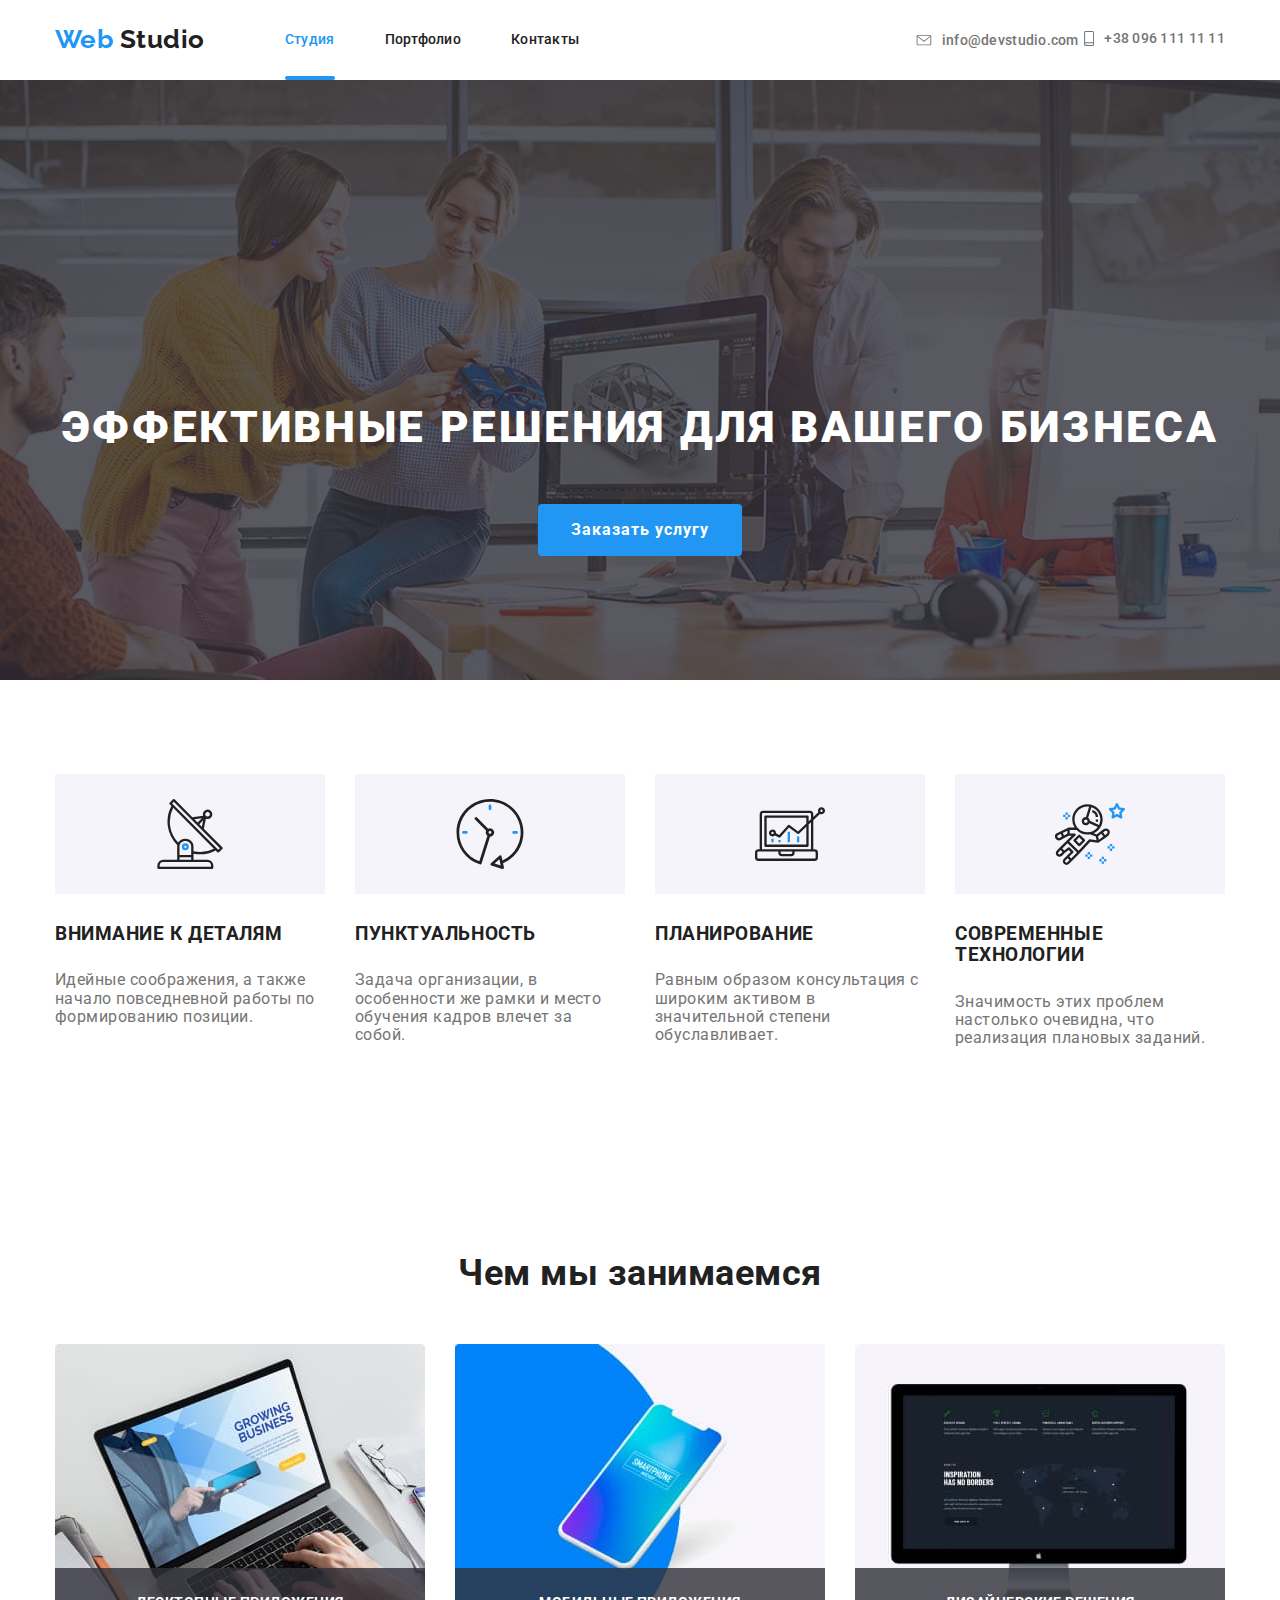
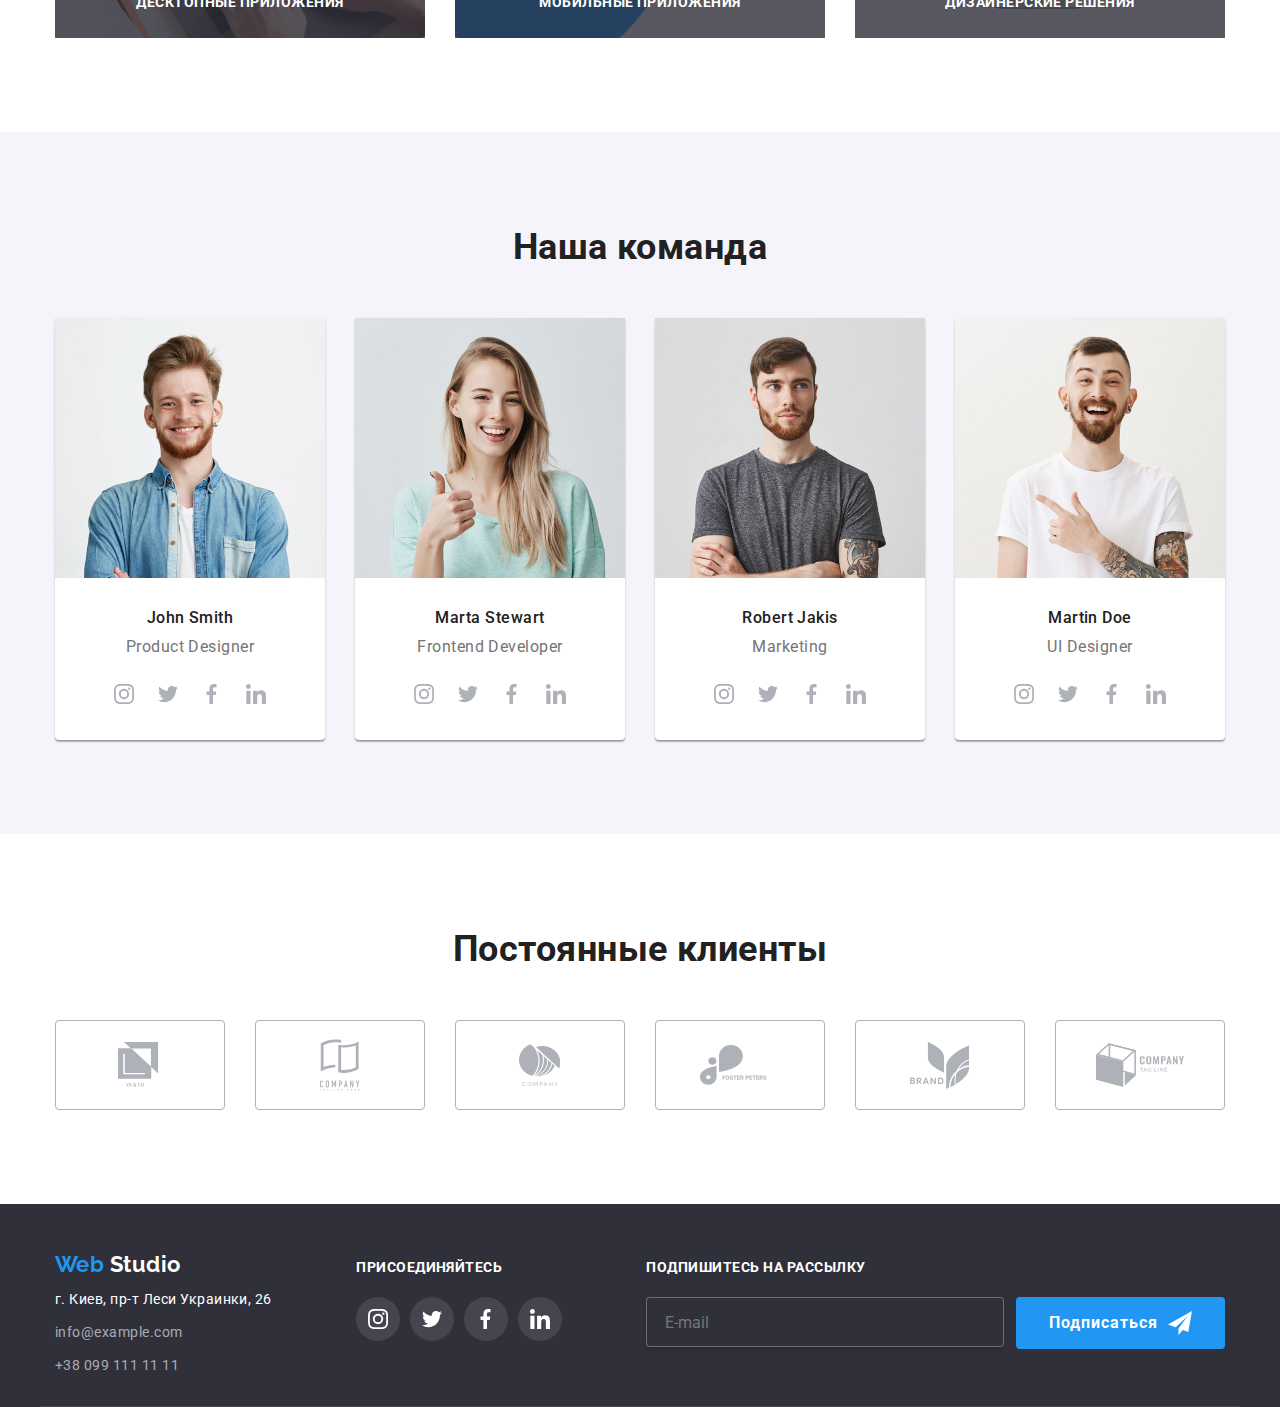
==== commit 9b3e133d: "Адаптирует секуии" ====
--- a/index.html
+++ b/index.html
@@ -90,7 +90,7 @@
 
           <ul class="feature list">
             <li class="item">
-              <div class="bg-icon">
+              <div class="feature-item">
                 <svg class="icon-antenna" width="70" height="70">
                   <use href="./images/sprite.svg#antenna"></use>
                 </svg>
@@ -107,7 +107,7 @@
               </p>
             </li>
             <li class="item">
-              <div class="bg-icon">
+              <div class="feature-item">
                 <svg class="icon-antenna" width="70" height="70">
                   <use href="./images/sprite.svg#clock"></use>
                 </svg>
@@ -122,7 +122,7 @@
               </p>
             </li>
             <li class="item">
-              <div class="bg-icon">
+              <div class="feature-item">
                 <svg class="icon-antenna" width="70" height="70">
                   <use href="./images/sprite.svg#diagram"></use>
                 </svg>
@@ -137,7 +137,7 @@
               </p>
             </li>
             <li class="item">
-              <div class="bg-icon">
+              <div class="feature-item">
                 <svg class="icon-antenna" width="70" height="70">
                   <use href="./images/sprite.svg#astronaut"></use>
                 </svg>
@@ -196,11 +196,19 @@
 
           <ul class="team list">
             <li class="item">
-              <img
-                src="./images/teammate-1.jpg"
-                alt="фото члена команды"
-                width="270"
-              />
+              <div class="thumb">
+                <img
+                  class="pic"
+                  srcset="
+                    ./images/john.jpg    1x,
+                    ./images/john@2x.jpg 2x,
+                    ./images/john@3x.jpg 3x
+                  "
+                  src="./images/john.jpg"
+                  alt="фото члена команды"
+                />
+              </div>
+
               <h3 class="title">John Smith</h3>
               <p class="position">Product Designer</p>
 
@@ -255,11 +263,23 @@
               </ul>
             </li>
             <li class="item">
-              <img
+              <div class="thumb">
+                <img
+                  class="pic"
+                  srcset="
+                    ./images/marta.jpg    1x,
+                    ./images/marta@2x.jpg 2x,
+                    ./images/marta@3x.jpg 3x
+                  "
+                  src="./images/marta.jpg"
+                  alt="фото члена команды"
+                />
+              </div>
+              <!-- <img
                 src="./images/teammate-2.jpg"
                 alt="фото члена команды"
                 width="270"
-              />
+              /> -->
               <h3 class="title">Marta Stewart</h3>
               <p class="position">Frontend Developer</p>
 
@@ -314,11 +334,18 @@
               </ul>
             </li>
             <li class="item">
-              <img
-                src="./images/teammate-3.jpg"
-                alt="фото члена команды"
-                width="270"
-              />
+              <div class="thumb">
+                <img
+                  class="pic"
+                  srcset="
+                    ./images/robert.jpg    1x,
+                    ./images/robert@2x.jpg 2x,
+                    ./images/robert@3x.jpg 3x
+                  "
+                  src="./images/robert.jpg"
+                  alt="фото члена команды"
+                />
+              </div>
               <h3 class="title">Robert Jakis</h3>
               <p class="position">Marketing</p>
 
@@ -373,11 +400,18 @@
               </ul>
             </li>
             <li class="item">
-              <img
-                src="./images/teammate-4.jpg"
-                alt="фото члена команды"
-                width="270"
-              />
+              <div class="thumb">
+                <img
+                  class="pic"
+                  srcset="
+                    ./images/martin.jpg    1x,
+                    ./images/martin@2x.jpg 2x,
+                    ./images/martin@3x.jpg 3x
+                  "
+                  src="./images/martin.jpg"
+                  alt="фото члена команды"
+                />
+              </div>
               <h3 class="title">Martin Doe</h3>
               <p class="position">UI Designer</p>
 
@@ -436,13 +470,13 @@
       </section>
 
       <!--Постоянные клиенты-->
-      <section class="section clients">
-        <div class="container">
+      <section class="section">
+        <div class="container clients">
           <h2 class="section-title">Постоянные клиенты</h2>
 
-          <ul class="clients list">
-            <li class="item">
-              <a href="" aria-label="Ссылка на 1 клиента" class="link">
+          <ul class="clients-list list">
+            <li class="clients-item">
+              <a href="" aria-label="Ссылка на 1 клиента" class="clients-link">
                 <svg class="logo-client" width="44" height="49">
                   <use href="./images/sprite.svg#logo-client-1"></use>
                 </svg>
@@ -450,8 +484,8 @@
                 <!-- <img src="./images/logo-client-1.svg" alt="логотип 1 клиента" /> -->
               </a>
             </li>
-            <li class="item">
-              <a href="" aria-label="Ссылка на 2 клиента" class="link">
+            <li class="clients-item">
+              <a href="" aria-label="Ссылка на 2 клиента" class="clients-link">
                 <svg class="logo-client" width="40" height="52">
                   <use href="./images/sprite.svg#logo-client-2"></use>
                 </svg>
@@ -459,8 +493,8 @@
                 <!-- <img src="./images/logo-client-2.svg" alt="логотип 2 клиента" /> -->
               </a>
             </li>
-            <li class="item">
-              <a href="" aria-label="Ссылка на 3 клиента" class="link">
+            <li class="clients-item">
+              <a href="" aria-label="Ссылка на 3 клиента" class="clients-link">
                 <svg class="logo-client" width="41" height="43">
                   <use href="./images/sprite.svg#logo-client-3"></use>
                 </svg>
@@ -468,8 +502,8 @@
                 <!-- <img src="./images/logo-client-3.svg" alt="логотип 3 клиента" /> -->
               </a>
             </li>
-            <li class="item">
-              <a href="" aria-label="Ссылка на 4 клиента" class="link">
+            <li class="clients-item">
+              <a href="" aria-label="Ссылка на 4 клиента" class="clients-link">
                 <svg class="logo-client" width="80" height="42">
                   <use href="./images/sprite.svg#logo-client-4"></use>
                 </svg>
@@ -477,8 +511,8 @@
                 <!-- <img src="./images/logo-client-4.svg" alt="логотип 4 клиента" /> -->
               </a>
             </li>
-            <li class="item">
-              <a href="" aria-label="Ссылка на 5 клиента" class="link">
+            <li class="clients-item">
+              <a href="" aria-label="Ссылка на 5 клиента" class="clients-link">
                 <svg class="logo-client" width="59" height="47">
                   <use href="./images/sprite.svg#logo-client-5"></use>
                 </svg>
@@ -486,8 +520,8 @@
                 <!-- <img src="./images/logo-client-5.svg" alt="логотип 5 клиента" /> -->
               </a>
             </li>
-            <li class="item">
-              <a href="" aria-label="Ссылка на 6 клиента" class="link">
+            <li class="clients-item">
+              <a href="" aria-label="Ссылка на 6 клиента" class="clients-link">
                 <svg class="logo-client" width="88" height="45">
                   <use href="./images/sprite.svg#logo-client-6"></use>
                 </svg>
@@ -590,7 +624,6 @@
           </form>
         </div>
       </div>
-      <p class="copyright">2020 | Developed by GoIT Students</p>
     </footer>
     <!-- Модальное окно "Заказать услугу" -->
 
--- a/css/main.min.css
+++ b/css/main.min.css
@@ -1,2 +1,2 @@
-html{-webkit-box-sizing:border-box;box-sizing:border-box}*,*::before,*::after{-webkit-box-sizing:inherit;box-sizing:inherit}img{display:block;max-width:100%;height:auto}body{background-color:#fff;color:#757575;font-family:"Roboto",sans-serif;letter-spacing:0.03em;margin:0}a{text-decoration:none;cursor:pointer}.list{padding:0;margin:0;list-style:none}.visually-hidden{position:absolute !important;clip:rect(1px 1px 1px 1px);clip:rect(1px, 1px, 1px, 1px);padding:0 !important;border:0 !important;height:1px !important;width:1px !important;overflow:hidden}.logo-header{padding-top:24px;padding-bottom:25px;font-family:"Raleway",sans-serif;font-weight:700;font-size:26px;line-height:1.19}.logo-footer{font-family:"Raleway",sans-serif;font-weight:700;font-size:22px;line-height:1.18}.logo-web{color:#2196f3}.logo-studio{color:#212121}.logo-studio.footer{color:#fff}.container{padding-left:15px;padding-right:15px;margin-left:auto;margin-right:auto}@media screen and (min-width: 480px){.container{width:480px}}@media screen and (min-width: 768px){.container{width:768px}}@media screen and (min-width: 1200px){.container{width:1200px}}.container.header{position:relative}@media screen and (min-width: 768px){.container.header{display:-webkit-box;display:-ms-flexbox;display:flex;-webkit-box-align:center;-ms-flex-align:center;align-items:center}}.menu-burger{display:-webkit-box;display:-ms-flexbox;display:flex;-webkit-box-pack:justify;-ms-flex-pack:justify;justify-content:space-between;-webkit-box-align:center;-ms-flex-align:center;align-items:center}.menu-button{display:-webkit-inline-box;display:-ms-inline-flexbox;display:inline-flex;margin:0;padding:0;border:none;background-color:transparent;-webkit-transition:fill 250ms cubic-bezier(0.4, 0, 0.2, 1);transition:fill 250ms cubic-bezier(0.4, 0, 0.2, 1)}.menu-button:hover,.menu-button:focus{fill:#2196f3}@media screen and (min-width: 768px){.menu-button{display:none}}.menu-button .icon-cross{display:none}.menu-button.is-open .icon-cross{display:block;fill:#212121}.menu-button.is-open .icon-menu{display:none}.menu-button.is-open:hover .icon-cross,.menu-button.is-open:focus .icon-cross{fill:#2196f3}.menu-container{background-color:#fff;text-align:center;font-size:20px}@media screen and (max-width: 767px){.menu-container{display:none;position:absolute;top:100%;left:0;width:100%;z-index:4;padding:34px 15px 44px 15px;height:393px;border-top:1px solid #ececec;-webkit-box-shadow:0px 1px 3px rgba(0,0,0,0.16),0px 2px 4px rgba(0,0,0,0.08),0px 4px 8px rgba(0,0,0,0.04);box-shadow:0px 1px 3px rgba(0,0,0,0.16),0px 2px 4px rgba(0,0,0,0.08),0px 4px 8px rgba(0,0,0,0.04)}.menu-container.is-open{display:block}}@media screen and (min-width: 768px){.menu-container{display:-webkit-box;display:-ms-flexbox;display:flex;-webkit-box-pack:justify;-ms-flex-pack:justify;justify-content:space-between;-webkit-box-align:center;-ms-flex-align:center;align-items:center;-webkit-box-flex:1;-ms-flex-positive:1;flex-grow:1}}.site-nav{display:-webkit-box;display:-ms-flexbox;display:flex;margin-left:80px}.site-nav .item+.item{margin-left:50px}.site-nav .link.current{color:#2196f3}.site-nav .link.current::after{opacity:1}.site-nav .link{position:relative;display:block;padding-top:32px;padding-bottom:32px;color:#212121;font-weight:500;font-size:14px;line-height:1.14;letter-spacing:0.02em;-webkit-transition:color 250ms cubic-bezier(0.4, 0, 0.2, 1);transition:color 250ms cubic-bezier(0.4, 0, 0.2, 1)}.site-nav .link::after{content:'';position:absolute;bottom:0;display:block;width:100%;height:4px;background-color:#2196f3;border-radius:2px;opacity:0;-webkit-transition:opacity 250ms cubic-bezier(0.4, 0, 0.2, 1);transition:opacity 250ms cubic-bezier(0.4, 0, 0.2, 1)}.site-nav .link:hover,.site-nav .link:focus{color:#2196f3;-webkit-transition:color 250ms cubic-bezier(0.4, 0, 0.2, 1);transition:color 250ms cubic-bezier(0.4, 0, 0.2, 1)}.contacts-icon.envelope{width:16px;height:11px;fill:currentColor;margin-right:10px;-webkit-transition:color 250ms cubic-bezier(0.4, 0, 0.2, 1);transition:color 250ms cubic-bezier(0.4, 0, 0.2, 1)}.contacts-icon.smartphone{width:10px;height:15px;fill:currentColor;margin-right:10px;-webkit-transition:color 250ms cubic-bezier(0.4, 0, 0.2, 1);transition:color 250ms cubic-bezier(0.4, 0, 0.2, 1)}.contacts .link{display:-webkit-inline-box;display:-ms-inline-flexbox;display:inline-flex;-webkit-box-align:center;-ms-flex-align:center;align-items:center;color:#757575;font-weight:500;font-size:14px;line-height:1.14;letter-spacing:0.02em;-webkit-transition:color 250ms cubic-bezier(0.4, 0, 0.2, 1);transition:color 250ms cubic-bezier(0.4, 0, 0.2, 1)}.contacts .link:hover,.contacts .link:focus{color:#2196f3;-webkit-transition:color 250ms cubic-bezier(0.4, 0, 0.2, 1);transition:color 250ms cubic-bezier(0.4, 0, 0.2, 1)}.page-footer{background-color:#2f303a}.container.footer{display:-webkit-box;display:-ms-flexbox;display:flex;padding-top:48px;padding-bottom:28px;-webkit-box-align:baseline;-ms-flex-align:baseline;align-items:baseline;-webkit-box-pack:justify;-ms-flex-pack:justify;justify-content:space-between;border-bottom:1px solid rgba(255,255,255,0.1)}.address-list{font-style:normal;font-size:14px;line-height:1.71}.address-list .street{margin-top:10px;color:#fff}.address .link{display:block;margin-top:9px;color:rgba(255,255,255,0.6)}.social-networks{display:-webkit-box;display:-ms-flexbox;display:flex;-webkit-box-pack:space-evenly;-ms-flex-pack:space-evenly;justify-content:space-evenly}.social-networks .link{background-color:rgba(255,255,255,0.1)}.social-networks .item:not(:last-child){margin-right:10px}.social-networks .social-icon{fill:#fff}.social .link{display:-webkit-box;display:-ms-flexbox;display:flex;-webkit-box-pack:center;-ms-flex-pack:center;justify-content:center;-webkit-box-align:center;-ms-flex-align:center;align-items:center;width:44px;height:44px;border-radius:50%;fill:#afb1b8}.social .link:hover,.social .link:focus{background-color:#2196f3;fill:#ffffff;-webkit-transition:background-color 250ms cubic-bezier(0.4, 0, 0.2, 1),fill 250ms cubic-bezier(0.4, 0, 0.2, 1);transition:background-color 250ms cubic-bezier(0.4, 0, 0.2, 1),fill 250ms cubic-bezier(0.4, 0, 0.2, 1)}.join-in>.item{display:block;margin-bottom:21px;color:#ffffff;font-weight:700;font-size:14px;line-height:1.14;text-transform:uppercase}.subscribe>.item{display:block;margin-bottom:21px;color:#ffffff;font-weight:700;font-size:14px;line-height:1.14;text-transform:uppercase}.subscribe .input{padding:12px 18px;width:358px;height:50px;border:1px solid rgba(255,255,255,0.3);-webkit-box-sizing:border-box;box-sizing:border-box;-webkit-box-shadow:0px 4px 4px rgba(0,0,0,0.15);box-shadow:0px 4px 4px rgba(0,0,0,0.15);border-radius:4px;color:#fff;background-color:#2f303a;outline:none}.footer-form{display:-webkit-box;display:-ms-flexbox;display:flex}.subscribe .button{display:-webkit-box;display:-ms-flexbox;display:flex;-webkit-box-align:center;-ms-flex-align:center;align-items:center;margin-left:12px}.button .icon-send{margin-left:10px}.copyright{margin:0;padding-top:18px;padding-bottom:21px;color:rgba(255,255,255,0.4);font-size:12px;line-height:2;text-align:center}.button{display:inline-block;border:1px solid transparent;border-radius:4px;padding:10px 32px;min-width:200px;color:#ffffff;background-color:#2196f3;font-weight:700;font-size:16px;line-height:1.87;letter-spacing:0.06em;text-align:center}.section{padding-top:60px;padding-bottom:60px}@media screen and (min-width: 1200px){.section{padding-top:94px;padding-bottom:94px}}.section.work{padding-top:94;padding-bottom:94px}@media screen and (max-width: 1200px){.section.work{display:none}}.section.team{padding-top:60px;padding-bottom:60px;background-color:#f5f4fa}@media screen and (min-width: 1200px){.section.team{padding-top:94px;padding-bottom:94px}}.section.clients{padding:60px 0}@media screen and (min-width: 1200px){.section.clients{padding-top:40px;padding-bottom:40px}}.section-title{margin-top:0;margin-bottom:50px;color:#212121;font-weight:700;font-size:36px;line-height:1.17;text-align:center}.hero{max-width:480px;height:400px;margin-left:auto;margin-right:auto;text-align:center;background-color:rgba(47,48,58,0.8);background-image:-webkit-gradient(linear, left top, right top, from(rgba(47,48,58,0.8)), to(rgba(47,48,58,0.8))),url(../images/bg-hero.jpg);background-image:linear-gradient(to right, rgba(47,48,58,0.8), rgba(47,48,58,0.8)),url(../images/bg-hero.jpg);background-repeat:no-repeat;background-position:center;background-size:cover}@media screen and (min-width: 768px){.hero{max-width:768px}}@media screen and (min-width: 1200px){.hero{padding-top:200px;padding-bottom:200px;max-width:1600px;height:600px}}.hero-title{margin:0;padding-top:118px;padding-bottom:30px;font-weight:900;font-size:26px;line-height:1.62;letter-spacing:0.06em;text-transform:uppercase;color:#fff}@media screen and (min-width: 1200px){.hero-title{padding-top:200;padding-bottom:46px;font-size:44px;line-height:1.36}}.feature{display:-webkit-box;display:-ms-flexbox;display:flex}.feature .item+.item{margin-left:30px}.feature .bg-icon{display:-webkit-box;display:-ms-flexbox;display:flex;-webkit-box-pack:center;-ms-flex-pack:center;justify-content:center;-webkit-box-align:center;-ms-flex-align:center;align-items:center;width:270px;height:120px;background-color:#f5f4fa;border-radius:4px}.feature .title{margin-top:30px;margin-bottom:0;color:#212121;font-weight:700;font-size:14px;line-height:1.14;text-transform:uppercase}.feature .description{margin-top:10px;margin-bottom:0;font-size:14px;line-height:1.71}.works{display:-webkit-box;display:-ms-flexbox;display:flex}.works .item+.item{margin-left:30px}.works .item{position:relative}.works .title{position:absolute;bottom:0;width:100%;margin-top:0;margin-bottom:0;padding:27px;background-color:rgba(47,48,58,0.8);color:#fff;font-weight:700;font-size:14px;line-height:1.14;text-transform:uppercase;text-align:center}.section.secondary-bg{background-color:#f5f4fa}.team{display:-webkit-box;display:-ms-flexbox;display:flex;text-align:center}.team .item{padding-bottom:24px;border-radius:4px;-webkit-box-shadow:0px 2px 1px rgba(0,0,0,0.2),0px 1px 1px rgba(0,0,0,0.14),0px 1px 3px rgba(0,0,0,0.12);box-shadow:0px 2px 1px rgba(0,0,0,0.2),0px 1px 1px rgba(0,0,0,0.14),0px 1px 3px rgba(0,0,0,0.12);background-color:#fff}.team .item+.item{margin-left:30px}.team .list{display:-webkit-box;display:-ms-flexbox;display:flex;-webkit-box-pack:space-evenly;-ms-flex-pack:space-evenly;justify-content:space-evenly;-webkit-box-align:center;-ms-flex-align:center;align-items:center}.team .title{margin-top:30px;margin-bottom:0;color:#212121;font-weight:500;font-size:16px;line-height:1.19}.team .position{margin-top:10px;margin-bottom:16px;font-size:16px;line-height:1.19}.clients{display:-webkit-box;display:-ms-flexbox;display:flex;-webkit-box-pack:space-evenly;-ms-flex-pack:space-evenly;justify-content:space-evenly}.clients .link{display:-webkit-box;display:-ms-flexbox;display:flex;-webkit-box-pack:center;-ms-flex-pack:center;justify-content:center;-webkit-box-align:center;-ms-flex-align:center;align-items:center;width:170px;height:90px;color:#afb1b8;border:1px solid #afb1b8;border-radius:4px;-webkit-transition:color 250ms cubic-bezier(0.4, 0, 0.2, 1),border 250ms cubic-bezier(0.4, 0, 0.2, 1);transition:color 250ms cubic-bezier(0.4, 0, 0.2, 1),border 250ms cubic-bezier(0.4, 0, 0.2, 1)}.clients .link:hover,.clients .link:focus{border:1px solid #2196f3;color:#2196f3;-webkit-transition:color 250ms cubic-bezier(0.4, 0, 0.2, 1),border 250ms cubic-bezier(0.4, 0, 0.2, 1);transition:color 250ms cubic-bezier(0.4, 0, 0.2, 1),border 250ms cubic-bezier(0.4, 0, 0.2, 1)}.logo-client{fill:currentColor}.backdrop{position:fixed;top:0;left:0;width:100%;height:100%;background-color:rgba(0,0,0,0.2);-webkit-transition:250ms cubic-bezier(0.4, 0, 0.2, 1);transition:250ms cubic-bezier(0.4, 0, 0.2, 1)}.backdrop.is-hidden{opacity:0;pointer-events:none}.modal{position:absolute;top:50%;left:50%;-webkit-transform:translate(-50%, -50%);transform:translate(-50%, -50%);min-width:528px;min-height:581px;background-color:#fff;-webkit-box-shadow:0px 2px 1px rgba(0,0,0,0.2),0px 1px 1px rgba(0,0,0,0.14),0px 1px 3px rgba(0,0,0,0.12);box-shadow:0px 2px 1px rgba(0,0,0,0.2),0px 1px 1px rgba(0,0,0,0.14),0px 1px 3px rgba(0,0,0,0.12);border-radius:4px}.modal-close{position:absolute;top:8px;right:8px;width:30px;height:30px;background-color:#fff;border-radius:50%;border:1px solid rgba(0,0,0,0.1);cursor:pointer}.modal-form{padding:40px}.button.submit{display:block;margin-right:auto;margin-left:auto}.form-title{margin:0;padding:0;margin-bottom:30px;font-weight:700;font-size:20px;line-height:1.15;text-align:center;color:#212121}.form-field{position:relative;display:-webkit-box;display:-ms-flexbox;display:flex;margin-bottom:28px}.icon-form{position:absolute;top:50%;left:16px;-webkit-transform:translateY(-50%);transform:translateY(-50%);color:#212121;fill:currentColor;-webkit-transition:color 250ms cubic-bezier(0.4, 0, 0.2, 1);transition:color 250ms cubic-bezier(0.4, 0, 0.2, 1)}.form-label{position:absolute;top:50%;left:42px;-webkit-transform:translateY(-50%);transform:translateY(-50%);font-weight:400;font-size:14px;line-height:1.14;letter-spacing:0.01em;-webkit-transition:-webkit-transform 250ms cubic-bezier(0.4, 0, 0.2, 1);transition:-webkit-transform 250ms cubic-bezier(0.4, 0, 0.2, 1);transition:transform 250ms cubic-bezier(0.4, 0, 0.2, 1);transition:transform 250ms cubic-bezier(0.4, 0, 0.2, 1), -webkit-transform 250ms cubic-bezier(0.4, 0, 0.2, 1)}.form-input{width:100%;height:40px;padding-left:42px;border:1px solid rgba(33,33,33,0.2);border-radius:4px;-webkit-transition:border-color 250ms cubic-bezier(0.4, 0, 0.2, 1);transition:border-color 250ms cubic-bezier(0.4, 0, 0.2, 1)}.form-input:focus{border-color:#2196f3;outline:none}.form-input:focus+.form-label,.form-input:not(:placeholder-shown)+.form-label{color:#2196f3;-webkit-transform:translate(-25px, -40px);transform:translate(-25px, -40px)}.form-input:focus ~ .icon-form{color:#2196f3}.form-input.comment{height:120px;padding-left:16px;resize:none}.form-label.comment{top:12px;left:16px}.form-input:focus+.form-label.comment,.form-input:not(:placeholder-shown)+.form-label.comment{-webkit-transform:translateY(-35px);transform:translateY(-35px)}.checkbox-label{display:-webkit-box;display:-ms-flexbox;display:flex;-webkit-box-pack:center;-ms-flex-pack:center;justify-content:center;-webkit-box-align:center;-ms-flex-align:center;align-items:center;margin-bottom:30px;cursor:pointer}.checkbox{position:absolute;width:1px;height:1px;margin:-1px;border:0;padding:0;clip:rect(0 0 0 0);overflow:hidden}.checkbox-icon{display:block;width:15px;height:15px;margin-left:0;margin-right:8px;background-color:#fff;border:2px solid #212121;border-radius:2px;-webkit-transition:background-color 250ms cubic-bezier(0.4, 0, 0.2, 1);transition:background-color 250ms cubic-bezier(0.4, 0, 0.2, 1)}.checkbox:checked+.checkbox-icon{background-color:#2196f3;border:2px solid #2196f3;border-radius:2px;background-origin:border-box;background-image:url(../images/check.svg);background-size:contain}.agree{font-size:14px;line-height:1.71}.agree-link{color:#2196f3;-webkit-text-decoration-line:underline;text-decoration-line:underline}
+html{-webkit-box-sizing:border-box;box-sizing:border-box}*,*::before,*::after{-webkit-box-sizing:inherit;box-sizing:inherit}img{display:block;max-width:100%;height:auto}body{background-color:#fff;color:#757575;font-family:"Roboto",sans-serif;letter-spacing:0.03em;margin:0}a{text-decoration:none;cursor:pointer}.list{padding:0;margin:0;list-style:none}.visually-hidden{position:absolute !important;clip:rect(1px 1px 1px 1px);clip:rect(1px, 1px, 1px, 1px);padding:0 !important;border:0 !important;height:1px !important;width:1px !important;overflow:hidden}.logo-header{padding-top:24px;padding-bottom:25px;font-family:"Raleway",sans-serif;font-weight:700;font-size:26px;line-height:1.19}.logo-footer{font-family:"Raleway",sans-serif;font-weight:700;font-size:22px;line-height:1.18}.logo-web{color:#2196f3}.logo-studio{color:#212121}.logo-studio.footer{color:#fff}.container{padding-left:15px;padding-right:15px;margin-left:auto;margin-right:auto}@media screen and (min-width: 480px){.container{width:480px}}@media screen and (min-width: 768px){.container{width:768px}}@media screen and (min-width: 1200px){.container{width:1200px}}.container.header{position:relative}@media screen and (min-width: 768px){.container.header{display:-webkit-box;display:-ms-flexbox;display:flex;-webkit-box-align:center;-ms-flex-align:center;align-items:center}}.menu-burger{display:-webkit-box;display:-ms-flexbox;display:flex;-webkit-box-pack:justify;-ms-flex-pack:justify;justify-content:space-between;-webkit-box-align:center;-ms-flex-align:center;align-items:center}.menu-button{display:-webkit-inline-box;display:-ms-inline-flexbox;display:inline-flex;margin:0;padding:0;border:none;background-color:transparent;-webkit-transition:fill 250ms cubic-bezier(0.4, 0, 0.2, 1);transition:fill 250ms cubic-bezier(0.4, 0, 0.2, 1)}.menu-button:hover,.menu-button:focus{fill:#2196f3}@media screen and (min-width: 768px){.menu-button{display:none}}.menu-button .icon-cross{display:none}.menu-button.is-open .icon-cross{display:block;fill:#212121}.menu-button.is-open .icon-menu{display:none}.menu-button.is-open:hover .icon-cross,.menu-button.is-open:focus .icon-cross{fill:#2196f3}.menu-container{background-color:#fff;text-align:center;font-size:20px}@media screen and (max-width: 767px){.menu-container{display:none;position:absolute;top:100%;left:0;width:100%;z-index:4;padding:34px 15px 44px 15px;height:393px;border-top:1px solid #ececec;-webkit-box-shadow:0px 1px 3px rgba(0,0,0,0.16),0px 2px 4px rgba(0,0,0,0.08),0px 4px 8px rgba(0,0,0,0.04);box-shadow:0px 1px 3px rgba(0,0,0,0.16),0px 2px 4px rgba(0,0,0,0.08),0px 4px 8px rgba(0,0,0,0.04)}.menu-container.is-open{display:block}}@media screen and (min-width: 768px){.menu-container{display:-webkit-box;display:-ms-flexbox;display:flex;-webkit-box-pack:justify;-ms-flex-pack:justify;justify-content:space-between;-webkit-box-align:center;-ms-flex-align:center;align-items:center;-webkit-box-flex:1;-ms-flex-positive:1;flex-grow:1}}.site-nav{display:-webkit-box;display:-ms-flexbox;display:flex;margin-left:80px}.site-nav .item+.item{margin-left:50px}.site-nav .link.current{color:#2196f3}.site-nav .link.current::after{opacity:1}.site-nav .link{position:relative;display:block;padding-top:32px;padding-bottom:32px;color:#212121;font-weight:500;font-size:14px;line-height:1.14;letter-spacing:0.02em;-webkit-transition:color 250ms cubic-bezier(0.4, 0, 0.2, 1);transition:color 250ms cubic-bezier(0.4, 0, 0.2, 1)}.site-nav .link::after{content:'';position:absolute;bottom:0;display:block;width:100%;height:4px;background-color:#2196f3;border-radius:2px;opacity:0;-webkit-transition:opacity 250ms cubic-bezier(0.4, 0, 0.2, 1);transition:opacity 250ms cubic-bezier(0.4, 0, 0.2, 1)}.site-nav .link:hover,.site-nav .link:focus{color:#2196f3;-webkit-transition:color 250ms cubic-bezier(0.4, 0, 0.2, 1);transition:color 250ms cubic-bezier(0.4, 0, 0.2, 1)}.contacts-icon.envelope{width:16px;height:11px;fill:currentColor;margin-right:10px;-webkit-transition:color 250ms cubic-bezier(0.4, 0, 0.2, 1);transition:color 250ms cubic-bezier(0.4, 0, 0.2, 1)}.contacts-icon.smartphone{width:10px;height:15px;fill:currentColor;margin-right:10px;-webkit-transition:color 250ms cubic-bezier(0.4, 0, 0.2, 1);transition:color 250ms cubic-bezier(0.4, 0, 0.2, 1)}.contacts .link{display:-webkit-inline-box;display:-ms-inline-flexbox;display:inline-flex;-webkit-box-align:center;-ms-flex-align:center;align-items:center;color:#757575;font-weight:500;font-size:14px;line-height:1.14;letter-spacing:0.02em;-webkit-transition:color 250ms cubic-bezier(0.4, 0, 0.2, 1);transition:color 250ms cubic-bezier(0.4, 0, 0.2, 1)}.contacts .link:hover,.contacts .link:focus{color:#2196f3;-webkit-transition:color 250ms cubic-bezier(0.4, 0, 0.2, 1);transition:color 250ms cubic-bezier(0.4, 0, 0.2, 1)}.page-footer{background-color:#2f303a}.container.footer{display:-webkit-box;display:-ms-flexbox;display:flex;padding-top:48px;padding-bottom:28px;-webkit-box-align:baseline;-ms-flex-align:baseline;align-items:baseline;-webkit-box-pack:justify;-ms-flex-pack:justify;justify-content:space-between;border-bottom:1px solid rgba(255,255,255,0.1)}.address-list{font-style:normal;font-size:14px;line-height:1.71}.address-list .street{margin-top:10px;color:#fff}.address .link{display:block;margin-top:9px;color:rgba(255,255,255,0.6)}.social-networks{display:-webkit-box;display:-ms-flexbox;display:flex;-webkit-box-pack:space-evenly;-ms-flex-pack:space-evenly;justify-content:space-evenly}.social-networks .link{background-color:rgba(255,255,255,0.1)}.social-networks .item:not(:last-child){margin-right:10px}.social-networks .social-icon{fill:#fff}.social .link{display:-webkit-box;display:-ms-flexbox;display:flex;-webkit-box-pack:center;-ms-flex-pack:center;justify-content:center;-webkit-box-align:center;-ms-flex-align:center;align-items:center;width:44px;height:44px;border-radius:50%;fill:#afb1b8}.social .link:hover,.social .link:focus{background-color:#2196f3;fill:#ffffff;-webkit-transition:background-color 250ms cubic-bezier(0.4, 0, 0.2, 1),fill 250ms cubic-bezier(0.4, 0, 0.2, 1);transition:background-color 250ms cubic-bezier(0.4, 0, 0.2, 1),fill 250ms cubic-bezier(0.4, 0, 0.2, 1)}.join-in>.item{display:block;margin-bottom:21px;color:#ffffff;font-weight:700;font-size:14px;line-height:1.14;text-transform:uppercase}.subscribe>.item{display:block;margin-bottom:21px;color:#ffffff;font-weight:700;font-size:14px;line-height:1.14;text-transform:uppercase}.subscribe .input{padding:12px 18px;width:358px;height:50px;border:1px solid rgba(255,255,255,0.3);-webkit-box-sizing:border-box;box-sizing:border-box;-webkit-box-shadow:0px 4px 4px rgba(0,0,0,0.15);box-shadow:0px 4px 4px rgba(0,0,0,0.15);border-radius:4px;color:#fff;background-color:#2f303a;outline:none}.footer-form{display:-webkit-box;display:-ms-flexbox;display:flex}.subscribe .button{display:-webkit-box;display:-ms-flexbox;display:flex;-webkit-box-align:center;-ms-flex-align:center;align-items:center;margin-left:12px}.button .icon-send{margin-left:10px}.button{display:inline-block;border:1px solid transparent;border-radius:4px;padding:10px 32px;min-width:200px;color:#ffffff;background-color:#2196f3;font-weight:700;font-size:16px;line-height:1.87;letter-spacing:0.06em;text-align:center}.section{padding-top:60px;padding-bottom:60px}@media screen and (min-width: 1200px){.section{padding-top:94px;padding-bottom:94px}}.section.work{padding-top:94;padding-bottom:94px}@media screen and (max-width: 1200px){.section.work{display:none}}.section.team{padding-top:60px;padding-bottom:60px;background-color:#f5f4fa}@media screen and (min-width: 1200px){.section.team{padding-top:94px;padding-bottom:94px}}.section.clients{padding:60px 0}@media screen and (min-width: 1200px){.section.clients{padding-top:40px;padding-bottom:40px}}.section-title{margin-top:0;margin-bottom:50px;color:#212121;font-weight:700;font-size:36px;line-height:1.17;text-align:center}.hero{max-width:480px;height:400px;margin-left:auto;margin-right:auto;text-align:center;background-color:rgba(47,48,58,0.8);background-image:-webkit-gradient(linear, left top, right top, from(rgba(47,48,58,0.8)), to(rgba(47,48,58,0.8))),url(../images/bg-hero.jpg);background-image:linear-gradient(to right, rgba(47,48,58,0.8), rgba(47,48,58,0.8)),url(../images/bg-hero.jpg);background-repeat:no-repeat;background-position:center;background-size:cover}@media screen and (min-width: 768px){.hero{max-width:768px}}@media screen and (min-width: 1200px){.hero{padding-top:200px;padding-bottom:200px;max-width:1600px;height:600px}}.hero-title{margin:0;padding-top:118px;padding-bottom:30px;font-weight:900;font-size:26px;line-height:1.62;letter-spacing:0.06em;text-transform:uppercase;color:#fff}@media screen and (min-width: 1200px){.hero-title{padding-top:200;padding-bottom:46px;font-size:44px;line-height:1.36}}.feature .title{margin:0;padding-bottom:10px;font-weight:700;line-height:1.14;letter-spacing:0.03em;text-transform:uppercase;text-align:center;color:#212121}@media screen and (min-width: 768px){.feature .title{text-align:left}}.feature-item{display:-webkit-box;display:-ms-flexbox;display:flex;-webkit-box-pack:center;-ms-flex-pack:center;justify-content:center;-webkit-box-align:center;-ms-flex-align:center;align-items:center;margin-bottom:30px;height:120px;background-color:#f5f4fa}@media screen and (min-width: 768px){.feature{display:-webkit-box;display:-ms-flexbox;display:flex;-ms-flex-wrap:wrap;flex-wrap:wrap}.feature .item{max-width:354px}.feature .item:nth-child(2n){margin-left:30px}}@media screen and (min-width: 1200px){.feature .item{max-width:270px;margin-bottom:0}.feature .item+.item{margin-left:30px}}@media screen and (max-width: 1200px){.feature .item:not(:last-child){margin-bottom:30px}}.works{display:-webkit-box;display:-ms-flexbox;display:flex}.works .item+.item{margin-left:30px}.works .item{position:relative}.works .title{position:absolute;bottom:0;width:100%;margin-top:0;margin-bottom:0;padding:27px;background-color:rgba(47,48,58,0.8);color:#fff;font-weight:700;font-size:14px;line-height:1.14;text-transform:uppercase;text-align:center}.section.secondary-bg{background-color:#f5f4fa;width:480px;margin:0 auto}@media screen and (min-width: 768px){.section.secondary-bg{width:768px}}@media screen and (min-width: 1200px){.section.secondary-bg{width:100%}}.team{display:-webkit-box;display:-ms-flexbox;display:flex;padding:0;margin:0}@media screen and (max-width: 1199px){.team{-ms-flex-wrap:wrap;flex-wrap:wrap}}@media screen and (min-width: 1200px){.team{-webkit-box-align:center;-ms-flex-align:center;align-items:center;-webkit-box-pack:center;-ms-flex-pack:center;justify-content:center}}.team .item{background-color:#fff;-webkit-box-shadow:0px 2px 1px rgba(0,0,0,0.2),0px 1px 1px rgba(0,0,0,0.14),0px 1px 3px rgba(0,0,0,0.12);box-shadow:0px 2px 1px rgba(0,0,0,0.2),0px 1px 1px rgba(0,0,0,0.14),0px 1px 3px rgba(0,0,0,0.12);border-radius:4px}@media screen and (min-width: 768px){.team .item:nth-of-type(odd){margin-right:30px}}@media screen and (max-width: 767px){.team .item:not(:last-child){margin-bottom:30px}}@media screen and (min-width: 1200px){.team .item{margin-right:30px}.team .item:last-child{margin-right:0}}.team .item .thumb{height:320px;width:450px;margin-bottom:30px}@media screen and (min-width: 768px){.team .item .thumb{height:260px;width:354px}}@media screen and (min-width: 1200px){.team .item .thumb{height:260px;width:270px}}.team .item .thumb .pic{display:block;width:100%;height:100%;-o-object-fit:cover;object-fit:cover;-o-object-position:top;object-position:top}.team .item .title{color:#212121;font-weight:500;font-size:16px;line-height:1.2;text-align:center;margin-bottom:10px;margin-top:0}.team .item .position{font-size:16px;line-height:1.2;text-align:center;margin-bottom:16px;margin-top:0}.list.icon{display:-webkit-box;display:-ms-flexbox;display:flex;padding-left:0;padding-bottom:24px;-webkit-box-pack:center;-ms-flex-pack:center;justify-content:center}.social-icon{fill:#afb1b8;width:20px;height:20px;display:inline-block;-webkit-box-align:center;-ms-flex-align:center;align-items:center;-webkit-transition:fill 250ms cubic-bezier(0.4, 0, 0.2, 1);transition:fill 250ms cubic-bezier(0.4, 0, 0.2, 1)}.item-link:hover>.social-icon,.item-link:focus>.social-icon{fill:white}.item-link{margin-right:10px;display:-webkit-box;display:-ms-flexbox;display:flex;width:44px;height:44px;-webkit-box-align:center;-ms-flex-align:center;align-items:center;-webkit-box-pack:center;-ms-flex-pack:center;justify-content:center;border-radius:50%;-webkit-transition:background-color 250ms cubic-bezier(0.4, 0, 0.2, 1);transition:background-color 250ms cubic-bezier(0.4, 0, 0.2, 1)}.item-link:hover,.item-link:focus{background-color:#2196f3;border-radius:50%}.clients-list{display:-webkit-box;display:-ms-flexbox;display:flex;-ms-flex-wrap:wrap;flex-wrap:wrap;margin:-15px}@media screen and (max-width: 767px){.clients-item{width:calc((100% - 2 * 30px) / 2);margin:15px}}@media screen and (min-width: 768px){.clients-item{width:calc((100% - 3 * 30px) / 3);margin:15px}}@media screen and (min-width: 1200px){.clients-item{width:calc((100% - 6 * 30px) / 6);margin:15px}}.clients-link{display:-webkit-box;display:-ms-flexbox;display:flex;-webkit-box-align:center;-ms-flex-align:center;align-items:center;-webkit-box-pack:center;-ms-flex-pack:center;justify-content:center;width:226px;height:90px;border:1px solid #afb1b8;border-radius:4px;-webkit-transition:border-color 250ms cubic-bezier(0.4, 0, 0.2, 1);transition:border-color 250ms cubic-bezier(0.4, 0, 0.2, 1)}@media screen and (max-width: 767px){.clients-link{width:210px}}@media screen and (min-width: 1200px){.clients-link{width:170px;display:-webkit-box;display:-ms-flexbox;display:flex;-webkit-box-align:center;-ms-flex-align:center;align-items:center;-webkit-box-pack:center;-ms-flex-pack:center;justify-content:center}}.clients-link:hover,.clients-link:focus{border-color:#2196f3;fill:#2196f3;color:#2196f3}.logo-client{fill:#afb1b8;-webkit-transition:fill 250ms cubic-bezier(0.4, 0, 0.2, 1);transition:fill 250ms cubic-bezier(0.4, 0, 0.2, 1)}.clients-link:hover>.logo-client,.clients-link:focus>.logo-client{fill:#2196f3;color:#2196f3}.backdrop{position:fixed;top:0;left:0;width:100%;height:100%;background-color:rgba(0,0,0,0.2);-webkit-transition:250ms cubic-bezier(0.4, 0, 0.2, 1);transition:250ms cubic-bezier(0.4, 0, 0.2, 1)}.backdrop.is-hidden{opacity:0;pointer-events:none}.modal{position:absolute;top:50%;left:50%;-webkit-transform:translate(-50%, -50%);transform:translate(-50%, -50%);min-width:528px;min-height:581px;background-color:#fff;-webkit-box-shadow:0px 2px 1px rgba(0,0,0,0.2),0px 1px 1px rgba(0,0,0,0.14),0px 1px 3px rgba(0,0,0,0.12);box-shadow:0px 2px 1px rgba(0,0,0,0.2),0px 1px 1px rgba(0,0,0,0.14),0px 1px 3px rgba(0,0,0,0.12);border-radius:4px}.modal-close{position:absolute;top:8px;right:8px;width:30px;height:30px;background-color:#fff;border-radius:50%;border:1px solid rgba(0,0,0,0.1);cursor:pointer}.modal-form{padding:40px}.button.submit{display:block;margin-right:auto;margin-left:auto}.form-title{margin:0;padding:0;margin-bottom:30px;font-weight:700;font-size:20px;line-height:1.15;text-align:center;color:#212121}.form-field{position:relative;display:-webkit-box;display:-ms-flexbox;display:flex;margin-bottom:28px}.icon-form{position:absolute;top:50%;left:16px;-webkit-transform:translateY(-50%);transform:translateY(-50%);color:#212121;fill:currentColor;-webkit-transition:color 250ms cubic-bezier(0.4, 0, 0.2, 1);transition:color 250ms cubic-bezier(0.4, 0, 0.2, 1)}.form-label{position:absolute;top:50%;left:42px;-webkit-transform:translateY(-50%);transform:translateY(-50%);font-weight:400;font-size:14px;line-height:1.14;letter-spacing:0.01em;-webkit-transition:-webkit-transform 250ms cubic-bezier(0.4, 0, 0.2, 1);transition:-webkit-transform 250ms cubic-bezier(0.4, 0, 0.2, 1);transition:transform 250ms cubic-bezier(0.4, 0, 0.2, 1);transition:transform 250ms cubic-bezier(0.4, 0, 0.2, 1), -webkit-transform 250ms cubic-bezier(0.4, 0, 0.2, 1)}.form-input{width:100%;height:40px;padding-left:42px;border:1px solid rgba(33,33,33,0.2);border-radius:4px;-webkit-transition:border-color 250ms cubic-bezier(0.4, 0, 0.2, 1);transition:border-color 250ms cubic-bezier(0.4, 0, 0.2, 1)}.form-input:focus{border-color:#2196f3;outline:none}.form-input:focus+.form-label,.form-input:not(:placeholder-shown)+.form-label{color:#2196f3;-webkit-transform:translate(-25px, -40px);transform:translate(-25px, -40px)}.form-input:focus ~ .icon-form{color:#2196f3}.form-input.comment{height:120px;padding-left:16px;resize:none}.form-label.comment{top:12px;left:16px}.form-input:focus+.form-label.comment,.form-input:not(:placeholder-shown)+.form-label.comment{-webkit-transform:translateY(-35px);transform:translateY(-35px)}.checkbox-label{display:-webkit-box;display:-ms-flexbox;display:flex;-webkit-box-pack:center;-ms-flex-pack:center;justify-content:center;-webkit-box-align:center;-ms-flex-align:center;align-items:center;margin-bottom:30px;cursor:pointer}.checkbox{position:absolute;width:1px;height:1px;margin:-1px;border:0;padding:0;clip:rect(0 0 0 0);overflow:hidden}.checkbox-icon{display:block;width:15px;height:15px;margin-left:0;margin-right:8px;background-color:#fff;border:2px solid #212121;border-radius:2px;-webkit-transition:background-color 250ms cubic-bezier(0.4, 0, 0.2, 1);transition:background-color 250ms cubic-bezier(0.4, 0, 0.2, 1)}.checkbox:checked+.checkbox-icon{background-color:#2196f3;border:2px solid #2196f3;border-radius:2px;background-origin:border-box;background-image:url(../images/check.svg);background-size:contain}.agree{font-size:14px;line-height:1.71}.agree-link{color:#2196f3;-webkit-text-decoration-line:underline;text-decoration-line:underline}
 /*# sourceMappingURL=main.min.css.map */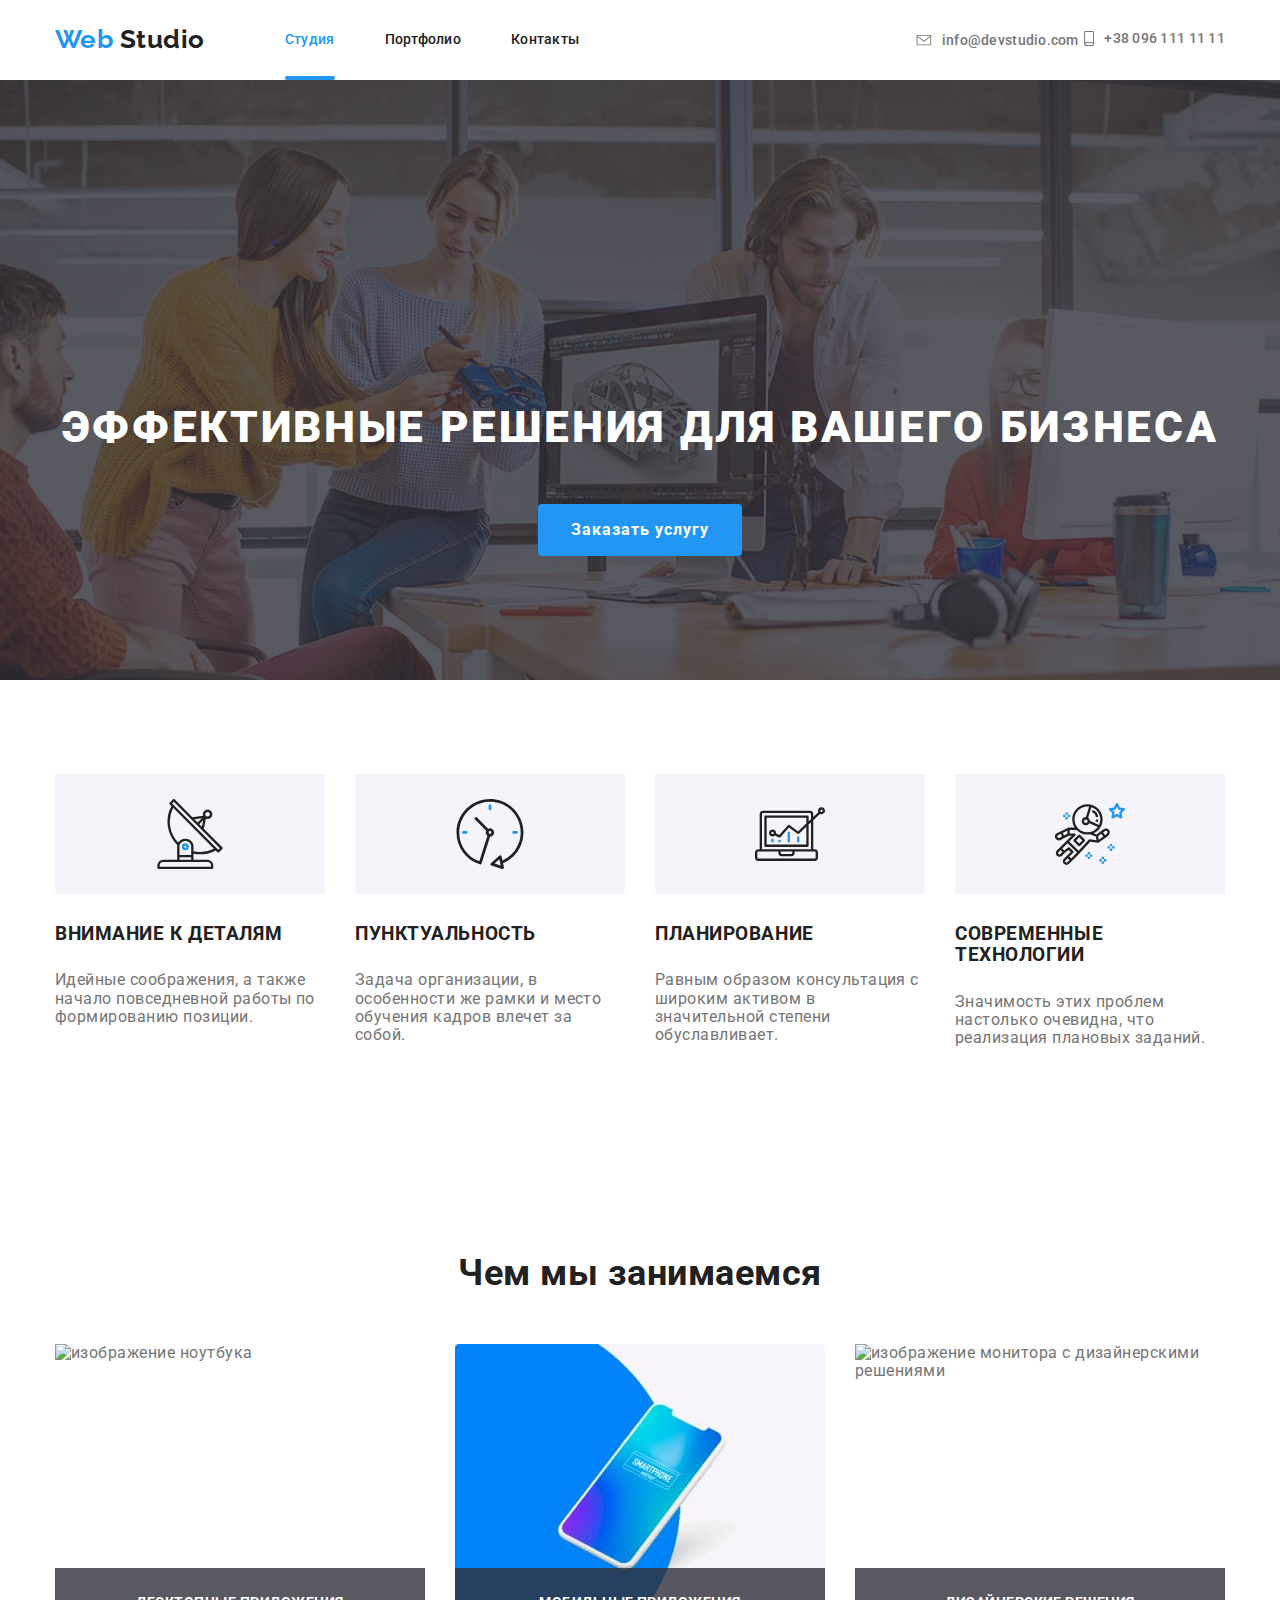
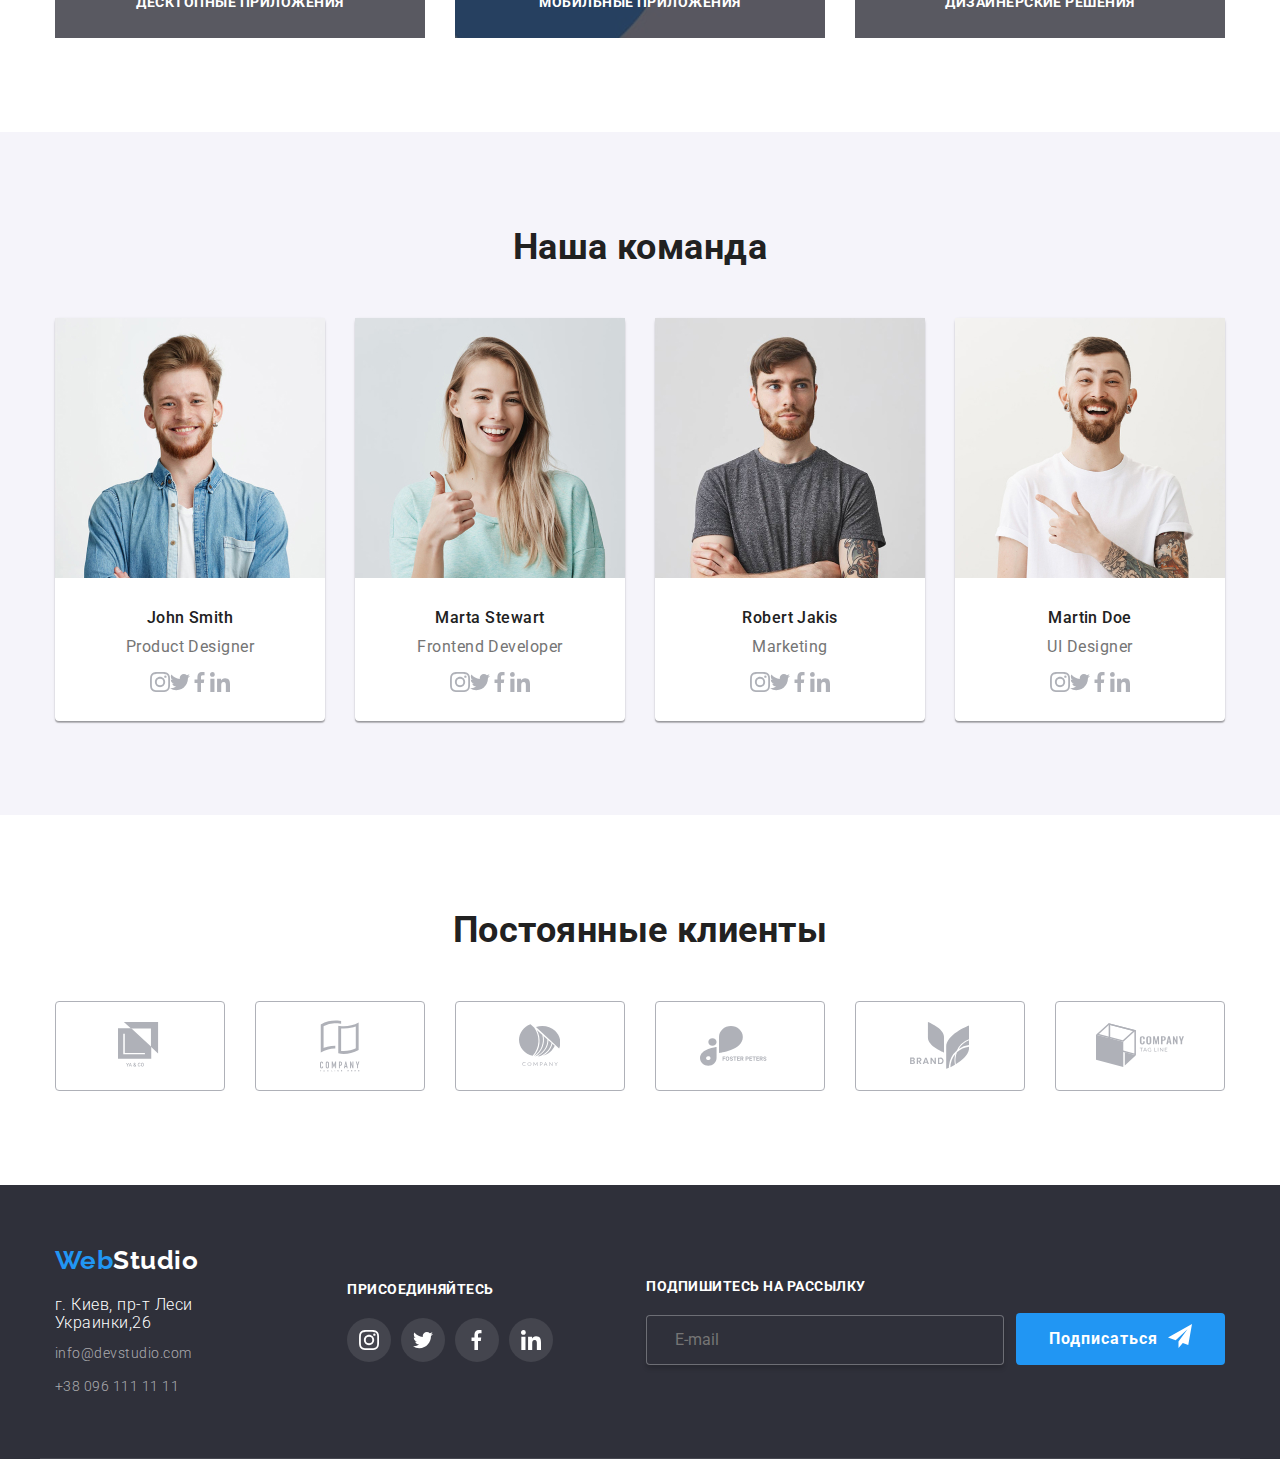
==== commit 83a1578d: "Адавптирует футер и страницу Портфолио" ====
--- a/index.html
+++ b/index.html
@@ -535,96 +535,96 @@
     </main>
 
     <!--Футер-->
-    <footer class="page-footer">
+    <footer class="footer-section">
       <div class="container footer">
-        <div class="address">
-          <a href="./index.html" class="logo-footer">
-            <span class="logo-web">Web</span>
-            <span class="logo-studio footer">Studio</span>
+        <div class="logo-address">
+          <a class="footer-logo" href="./index.html">
+            <span class="logo-web">Web</span>Studio
           </a>
-
-          <address>
-            <ul class="address-list list">
-              <li class="street">г. Киев, пр-т Леси Украинки, 26</li>
-              <li>
-                <a class="link" href="mailto:info@example.com"
-                  >info@example.com</a
-                >
-              </li>
-              <li>
-                <a class="link" href="tel:+380991111111">+38 099 111 11 11</a>
-              </li>
-            </ul>
+          <address class="address">
+            г. Киев, пр-т Леси Украинки,26
           </address>
-        </div>
-        <div class="join-in">
-          <b class="item">присоединяйтесь</b>
-          <div class="social">
-            <ul class="social-networks list">
-              <li class="item">
-                <a href="" aria-label="Ссылка на Instagram" class="link">
-                  <svg class="social-icon" width="20" height="20">
-                    <use href="./images/sprite.svg#logo-instagram"></use>
-                  </svg>
-
-                  <!-- <img
-                    src="./images/logo-instagram.svg"
-                    alt="логотип Инстаграм"
-                  /> -->
-                </a>
-              </li>
-              <li class="item">
-                <a href="" aria-label="Ссылка на Twitter" class="link">
-                  <svg class="social-icon" width="20" height="20">
-                    <use href="./images/sprite.svg#logo-twitter"></use>
-                  </svg>
-
-                  <!-- <img src="./images/logo-twitter.svg" alt="логотип Твиттер" /> -->
-                </a>
-              </li>
-              <li class="item">
-                <a href="" aria-label="Ссылка на Facebook" class="link">
-                  <svg class="social-icon" width="20" height="20">
-                    <use href="./images/sprite.svg#logo-facebook"></use>
-                  </svg>
-
-                  <!-- <img src="./images/logo-facebook.svg" alt="логотип Фейсбук" /> -->
-                </a>
-              </li>
-              <li class="item">
-                <a href="" aria-label="Ссылка на linkedin" class="link">
-                  <svg class="social-icon" width="20" height="20">
-                    <use href="./images/sprite.svg#logo-linkedin"></use>
-                  </svg>
-
-                  <!-- <img
-                    src="./images/logo-linkedin.svg"
-                    alt="логотип Линкедин"
-                  /> -->
-                </a>
-              </li>
-            </ul>
+          <a href="mailto:info@devstudio.com" class="footer-link"
+            >info@devstudio.com
+          </a>
+          <a href="tel:+380961111111" class="footer-link">+38 096 111 11 11</a>
+        </div>
+
+        <div class="joinus">
+          <b class="action">Присоединяйтесь</b>
+          <ul class="social-links list">
+            <li class="footer-icon">
+              <a
+                class="link"
+                href="http://instagram.com"
+                aria-label="Ссылка на Instagram"
+              >
+                <svg class="footer-social">
+                  <use href="./images/sprite.svg#logo-instagram"></use>
+                </svg>
+              </a>
+            </li>
+            <li class="footer-icon">
+              <a
+                class="link"
+                href="http://twitter.com"
+                aria-label="Ссылка на Twitter"
+              >
+                <svg class="footer-social">
+                  <use href="./images/sprite.svg#logo-twitter"></use>
+                </svg>
+              </a>
+            </li>
+            <li class="footer-icon">
+              <a
+                class="link"
+                href="http://facebook.com"
+                aria-label="Ссылка на Facebook"
+              >
+                <svg class="footer-social">
+                  <use href="./images/sprite.svg#logo-facebook"></use>
+                </svg>
+              </a>
+            </li>
+            <li class="footer-icon">
+              <a
+                class="link"
+                href="http://linkedin.com"
+                aria-label="Ссылка на Linkedin"
+              >
+                <svg class="footer-social">
+                  <use href="./images/sprite.svg#logo-linkedin"></use>
+                </svg>
+              </a>
+            </li>
+          </ul>
+        </div>
+
+        <div class="subscribe-div">
+          <div class="signin">
+            <form action="">
+              <b class="action">Подпишитесь на рассылку</b>
+              <label for="mail"></label>
+              <input
+                type="email"
+                name="mail"
+                id="mail"
+                placeholder="  E-mail"
+              />
+            </form>
           </div>
-        </div>
-        <div class="subscribe">
-          <b class="item">Подпишитесь на рассылку</b>
-          <form class="footer-form js-speaker-form">
-            <input
-              class="input"
-              type="email"
-              name="e-mail"
-              placeholder="E-mail"
-            />
-            <button type="submit" class="button">
+          <div class="button-div">
+            <button class="button subscribe">
               Подписаться
-              <svg class="icon-send" width="24" height="24">
+              <svg class="icon-subscribe">
                 <use href="./images/sprite.svg#icon-send"></use>
               </svg>
             </button>
-          </form>
+          </div>
         </div>
       </div>
     </footer>
+
     <!-- Модальное окно "Заказать услугу" -->
 
     <div class="backdrop is-hidden" data-modal>
--- a/css/main.min.css
+++ b/css/main.min.css
@@ -1,2 +1,2 @@
-html{-webkit-box-sizing:border-box;box-sizing:border-box}*,*::before,*::after{-webkit-box-sizing:inherit;box-sizing:inherit}img{display:block;max-width:100%;height:auto}body{background-color:#fff;color:#757575;font-family:"Roboto",sans-serif;letter-spacing:0.03em;margin:0}a{text-decoration:none;cursor:pointer}.list{padding:0;margin:0;list-style:none}.visually-hidden{position:absolute !important;clip:rect(1px 1px 1px 1px);clip:rect(1px, 1px, 1px, 1px);padding:0 !important;border:0 !important;height:1px !important;width:1px !important;overflow:hidden}.logo-header{padding-top:24px;padding-bottom:25px;font-family:"Raleway",sans-serif;font-weight:700;font-size:26px;line-height:1.19}.logo-footer{font-family:"Raleway",sans-serif;font-weight:700;font-size:22px;line-height:1.18}.logo-web{color:#2196f3}.logo-studio{color:#212121}.logo-studio.footer{color:#fff}.container{padding-left:15px;padding-right:15px;margin-left:auto;margin-right:auto}@media screen and (min-width: 480px){.container{width:480px}}@media screen and (min-width: 768px){.container{width:768px}}@media screen and (min-width: 1200px){.container{width:1200px}}.container.header{position:relative}@media screen and (min-width: 768px){.container.header{display:-webkit-box;display:-ms-flexbox;display:flex;-webkit-box-align:center;-ms-flex-align:center;align-items:center}}.menu-burger{display:-webkit-box;display:-ms-flexbox;display:flex;-webkit-box-pack:justify;-ms-flex-pack:justify;justify-content:space-between;-webkit-box-align:center;-ms-flex-align:center;align-items:center}.menu-button{display:-webkit-inline-box;display:-ms-inline-flexbox;display:inline-flex;margin:0;padding:0;border:none;background-color:transparent;-webkit-transition:fill 250ms cubic-bezier(0.4, 0, 0.2, 1);transition:fill 250ms cubic-bezier(0.4, 0, 0.2, 1)}.menu-button:hover,.menu-button:focus{fill:#2196f3}@media screen and (min-width: 768px){.menu-button{display:none}}.menu-button .icon-cross{display:none}.menu-button.is-open .icon-cross{display:block;fill:#212121}.menu-button.is-open .icon-menu{display:none}.menu-button.is-open:hover .icon-cross,.menu-button.is-open:focus .icon-cross{fill:#2196f3}.menu-container{background-color:#fff;text-align:center;font-size:20px}@media screen and (max-width: 767px){.menu-container{display:none;position:absolute;top:100%;left:0;width:100%;z-index:4;padding:34px 15px 44px 15px;height:393px;border-top:1px solid #ececec;-webkit-box-shadow:0px 1px 3px rgba(0,0,0,0.16),0px 2px 4px rgba(0,0,0,0.08),0px 4px 8px rgba(0,0,0,0.04);box-shadow:0px 1px 3px rgba(0,0,0,0.16),0px 2px 4px rgba(0,0,0,0.08),0px 4px 8px rgba(0,0,0,0.04)}.menu-container.is-open{display:block}}@media screen and (min-width: 768px){.menu-container{display:-webkit-box;display:-ms-flexbox;display:flex;-webkit-box-pack:justify;-ms-flex-pack:justify;justify-content:space-between;-webkit-box-align:center;-ms-flex-align:center;align-items:center;-webkit-box-flex:1;-ms-flex-positive:1;flex-grow:1}}.site-nav{display:-webkit-box;display:-ms-flexbox;display:flex;margin-left:80px}.site-nav .item+.item{margin-left:50px}.site-nav .link.current{color:#2196f3}.site-nav .link.current::after{opacity:1}.site-nav .link{position:relative;display:block;padding-top:32px;padding-bottom:32px;color:#212121;font-weight:500;font-size:14px;line-height:1.14;letter-spacing:0.02em;-webkit-transition:color 250ms cubic-bezier(0.4, 0, 0.2, 1);transition:color 250ms cubic-bezier(0.4, 0, 0.2, 1)}.site-nav .link::after{content:'';position:absolute;bottom:0;display:block;width:100%;height:4px;background-color:#2196f3;border-radius:2px;opacity:0;-webkit-transition:opacity 250ms cubic-bezier(0.4, 0, 0.2, 1);transition:opacity 250ms cubic-bezier(0.4, 0, 0.2, 1)}.site-nav .link:hover,.site-nav .link:focus{color:#2196f3;-webkit-transition:color 250ms cubic-bezier(0.4, 0, 0.2, 1);transition:color 250ms cubic-bezier(0.4, 0, 0.2, 1)}.contacts-icon.envelope{width:16px;height:11px;fill:currentColor;margin-right:10px;-webkit-transition:color 250ms cubic-bezier(0.4, 0, 0.2, 1);transition:color 250ms cubic-bezier(0.4, 0, 0.2, 1)}.contacts-icon.smartphone{width:10px;height:15px;fill:currentColor;margin-right:10px;-webkit-transition:color 250ms cubic-bezier(0.4, 0, 0.2, 1);transition:color 250ms cubic-bezier(0.4, 0, 0.2, 1)}.contacts .link{display:-webkit-inline-box;display:-ms-inline-flexbox;display:inline-flex;-webkit-box-align:center;-ms-flex-align:center;align-items:center;color:#757575;font-weight:500;font-size:14px;line-height:1.14;letter-spacing:0.02em;-webkit-transition:color 250ms cubic-bezier(0.4, 0, 0.2, 1);transition:color 250ms cubic-bezier(0.4, 0, 0.2, 1)}.contacts .link:hover,.contacts .link:focus{color:#2196f3;-webkit-transition:color 250ms cubic-bezier(0.4, 0, 0.2, 1);transition:color 250ms cubic-bezier(0.4, 0, 0.2, 1)}.page-footer{background-color:#2f303a}.container.footer{display:-webkit-box;display:-ms-flexbox;display:flex;padding-top:48px;padding-bottom:28px;-webkit-box-align:baseline;-ms-flex-align:baseline;align-items:baseline;-webkit-box-pack:justify;-ms-flex-pack:justify;justify-content:space-between;border-bottom:1px solid rgba(255,255,255,0.1)}.address-list{font-style:normal;font-size:14px;line-height:1.71}.address-list .street{margin-top:10px;color:#fff}.address .link{display:block;margin-top:9px;color:rgba(255,255,255,0.6)}.social-networks{display:-webkit-box;display:-ms-flexbox;display:flex;-webkit-box-pack:space-evenly;-ms-flex-pack:space-evenly;justify-content:space-evenly}.social-networks .link{background-color:rgba(255,255,255,0.1)}.social-networks .item:not(:last-child){margin-right:10px}.social-networks .social-icon{fill:#fff}.social .link{display:-webkit-box;display:-ms-flexbox;display:flex;-webkit-box-pack:center;-ms-flex-pack:center;justify-content:center;-webkit-box-align:center;-ms-flex-align:center;align-items:center;width:44px;height:44px;border-radius:50%;fill:#afb1b8}.social .link:hover,.social .link:focus{background-color:#2196f3;fill:#ffffff;-webkit-transition:background-color 250ms cubic-bezier(0.4, 0, 0.2, 1),fill 250ms cubic-bezier(0.4, 0, 0.2, 1);transition:background-color 250ms cubic-bezier(0.4, 0, 0.2, 1),fill 250ms cubic-bezier(0.4, 0, 0.2, 1)}.join-in>.item{display:block;margin-bottom:21px;color:#ffffff;font-weight:700;font-size:14px;line-height:1.14;text-transform:uppercase}.subscribe>.item{display:block;margin-bottom:21px;color:#ffffff;font-weight:700;font-size:14px;line-height:1.14;text-transform:uppercase}.subscribe .input{padding:12px 18px;width:358px;height:50px;border:1px solid rgba(255,255,255,0.3);-webkit-box-sizing:border-box;box-sizing:border-box;-webkit-box-shadow:0px 4px 4px rgba(0,0,0,0.15);box-shadow:0px 4px 4px rgba(0,0,0,0.15);border-radius:4px;color:#fff;background-color:#2f303a;outline:none}.footer-form{display:-webkit-box;display:-ms-flexbox;display:flex}.subscribe .button{display:-webkit-box;display:-ms-flexbox;display:flex;-webkit-box-align:center;-ms-flex-align:center;align-items:center;margin-left:12px}.button .icon-send{margin-left:10px}.button{display:inline-block;border:1px solid transparent;border-radius:4px;padding:10px 32px;min-width:200px;color:#ffffff;background-color:#2196f3;font-weight:700;font-size:16px;line-height:1.87;letter-spacing:0.06em;text-align:center}.section{padding-top:60px;padding-bottom:60px}@media screen and (min-width: 1200px){.section{padding-top:94px;padding-bottom:94px}}.section.work{padding-top:94;padding-bottom:94px}@media screen and (max-width: 1200px){.section.work{display:none}}.section.team{padding-top:60px;padding-bottom:60px;background-color:#f5f4fa}@media screen and (min-width: 1200px){.section.team{padding-top:94px;padding-bottom:94px}}.section.clients{padding:60px 0}@media screen and (min-width: 1200px){.section.clients{padding-top:40px;padding-bottom:40px}}.section-title{margin-top:0;margin-bottom:50px;color:#212121;font-weight:700;font-size:36px;line-height:1.17;text-align:center}.hero{max-width:480px;height:400px;margin-left:auto;margin-right:auto;text-align:center;background-color:rgba(47,48,58,0.8);background-image:-webkit-gradient(linear, left top, right top, from(rgba(47,48,58,0.8)), to(rgba(47,48,58,0.8))),url(../images/bg-hero.jpg);background-image:linear-gradient(to right, rgba(47,48,58,0.8), rgba(47,48,58,0.8)),url(../images/bg-hero.jpg);background-repeat:no-repeat;background-position:center;background-size:cover}@media screen and (min-width: 768px){.hero{max-width:768px}}@media screen and (min-width: 1200px){.hero{padding-top:200px;padding-bottom:200px;max-width:1600px;height:600px}}.hero-title{margin:0;padding-top:118px;padding-bottom:30px;font-weight:900;font-size:26px;line-height:1.62;letter-spacing:0.06em;text-transform:uppercase;color:#fff}@media screen and (min-width: 1200px){.hero-title{padding-top:200;padding-bottom:46px;font-size:44px;line-height:1.36}}.feature .title{margin:0;padding-bottom:10px;font-weight:700;line-height:1.14;letter-spacing:0.03em;text-transform:uppercase;text-align:center;color:#212121}@media screen and (min-width: 768px){.feature .title{text-align:left}}.feature-item{display:-webkit-box;display:-ms-flexbox;display:flex;-webkit-box-pack:center;-ms-flex-pack:center;justify-content:center;-webkit-box-align:center;-ms-flex-align:center;align-items:center;margin-bottom:30px;height:120px;background-color:#f5f4fa}@media screen and (min-width: 768px){.feature{display:-webkit-box;display:-ms-flexbox;display:flex;-ms-flex-wrap:wrap;flex-wrap:wrap}.feature .item{max-width:354px}.feature .item:nth-child(2n){margin-left:30px}}@media screen and (min-width: 1200px){.feature .item{max-width:270px;margin-bottom:0}.feature .item+.item{margin-left:30px}}@media screen and (max-width: 1200px){.feature .item:not(:last-child){margin-bottom:30px}}.works{display:-webkit-box;display:-ms-flexbox;display:flex}.works .item+.item{margin-left:30px}.works .item{position:relative}.works .title{position:absolute;bottom:0;width:100%;margin-top:0;margin-bottom:0;padding:27px;background-color:rgba(47,48,58,0.8);color:#fff;font-weight:700;font-size:14px;line-height:1.14;text-transform:uppercase;text-align:center}.section.secondary-bg{background-color:#f5f4fa;width:480px;margin:0 auto}@media screen and (min-width: 768px){.section.secondary-bg{width:768px}}@media screen and (min-width: 1200px){.section.secondary-bg{width:100%}}.team{display:-webkit-box;display:-ms-flexbox;display:flex;padding:0;margin:0}@media screen and (max-width: 1199px){.team{-ms-flex-wrap:wrap;flex-wrap:wrap}}@media screen and (min-width: 1200px){.team{-webkit-box-align:center;-ms-flex-align:center;align-items:center;-webkit-box-pack:center;-ms-flex-pack:center;justify-content:center}}.team .item{background-color:#fff;-webkit-box-shadow:0px 2px 1px rgba(0,0,0,0.2),0px 1px 1px rgba(0,0,0,0.14),0px 1px 3px rgba(0,0,0,0.12);box-shadow:0px 2px 1px rgba(0,0,0,0.2),0px 1px 1px rgba(0,0,0,0.14),0px 1px 3px rgba(0,0,0,0.12);border-radius:4px}@media screen and (min-width: 768px){.team .item:nth-of-type(odd){margin-right:30px}}@media screen and (max-width: 767px){.team .item:not(:last-child){margin-bottom:30px}}@media screen and (min-width: 1200px){.team .item{margin-right:30px}.team .item:last-child{margin-right:0}}.team .item .thumb{height:320px;width:450px;margin-bottom:30px}@media screen and (min-width: 768px){.team .item .thumb{height:260px;width:354px}}@media screen and (min-width: 1200px){.team .item .thumb{height:260px;width:270px}}.team .item .thumb .pic{display:block;width:100%;height:100%;-o-object-fit:cover;object-fit:cover;-o-object-position:top;object-position:top}.team .item .title{color:#212121;font-weight:500;font-size:16px;line-height:1.2;text-align:center;margin-bottom:10px;margin-top:0}.team .item .position{font-size:16px;line-height:1.2;text-align:center;margin-bottom:16px;margin-top:0}.list.icon{display:-webkit-box;display:-ms-flexbox;display:flex;padding-left:0;padding-bottom:24px;-webkit-box-pack:center;-ms-flex-pack:center;justify-content:center}.social-icon{fill:#afb1b8;width:20px;height:20px;display:inline-block;-webkit-box-align:center;-ms-flex-align:center;align-items:center;-webkit-transition:fill 250ms cubic-bezier(0.4, 0, 0.2, 1);transition:fill 250ms cubic-bezier(0.4, 0, 0.2, 1)}.item-link:hover>.social-icon,.item-link:focus>.social-icon{fill:white}.item-link{margin-right:10px;display:-webkit-box;display:-ms-flexbox;display:flex;width:44px;height:44px;-webkit-box-align:center;-ms-flex-align:center;align-items:center;-webkit-box-pack:center;-ms-flex-pack:center;justify-content:center;border-radius:50%;-webkit-transition:background-color 250ms cubic-bezier(0.4, 0, 0.2, 1);transition:background-color 250ms cubic-bezier(0.4, 0, 0.2, 1)}.item-link:hover,.item-link:focus{background-color:#2196f3;border-radius:50%}.clients-list{display:-webkit-box;display:-ms-flexbox;display:flex;-ms-flex-wrap:wrap;flex-wrap:wrap;margin:-15px}@media screen and (max-width: 767px){.clients-item{width:calc((100% - 2 * 30px) / 2);margin:15px}}@media screen and (min-width: 768px){.clients-item{width:calc((100% - 3 * 30px) / 3);margin:15px}}@media screen and (min-width: 1200px){.clients-item{width:calc((100% - 6 * 30px) / 6);margin:15px}}.clients-link{display:-webkit-box;display:-ms-flexbox;display:flex;-webkit-box-align:center;-ms-flex-align:center;align-items:center;-webkit-box-pack:center;-ms-flex-pack:center;justify-content:center;width:226px;height:90px;border:1px solid #afb1b8;border-radius:4px;-webkit-transition:border-color 250ms cubic-bezier(0.4, 0, 0.2, 1);transition:border-color 250ms cubic-bezier(0.4, 0, 0.2, 1)}@media screen and (max-width: 767px){.clients-link{width:210px}}@media screen and (min-width: 1200px){.clients-link{width:170px;display:-webkit-box;display:-ms-flexbox;display:flex;-webkit-box-align:center;-ms-flex-align:center;align-items:center;-webkit-box-pack:center;-ms-flex-pack:center;justify-content:center}}.clients-link:hover,.clients-link:focus{border-color:#2196f3;fill:#2196f3;color:#2196f3}.logo-client{fill:#afb1b8;-webkit-transition:fill 250ms cubic-bezier(0.4, 0, 0.2, 1);transition:fill 250ms cubic-bezier(0.4, 0, 0.2, 1)}.clients-link:hover>.logo-client,.clients-link:focus>.logo-client{fill:#2196f3;color:#2196f3}.backdrop{position:fixed;top:0;left:0;width:100%;height:100%;background-color:rgba(0,0,0,0.2);-webkit-transition:250ms cubic-bezier(0.4, 0, 0.2, 1);transition:250ms cubic-bezier(0.4, 0, 0.2, 1)}.backdrop.is-hidden{opacity:0;pointer-events:none}.modal{position:absolute;top:50%;left:50%;-webkit-transform:translate(-50%, -50%);transform:translate(-50%, -50%);min-width:528px;min-height:581px;background-color:#fff;-webkit-box-shadow:0px 2px 1px rgba(0,0,0,0.2),0px 1px 1px rgba(0,0,0,0.14),0px 1px 3px rgba(0,0,0,0.12);box-shadow:0px 2px 1px rgba(0,0,0,0.2),0px 1px 1px rgba(0,0,0,0.14),0px 1px 3px rgba(0,0,0,0.12);border-radius:4px}.modal-close{position:absolute;top:8px;right:8px;width:30px;height:30px;background-color:#fff;border-radius:50%;border:1px solid rgba(0,0,0,0.1);cursor:pointer}.modal-form{padding:40px}.button.submit{display:block;margin-right:auto;margin-left:auto}.form-title{margin:0;padding:0;margin-bottom:30px;font-weight:700;font-size:20px;line-height:1.15;text-align:center;color:#212121}.form-field{position:relative;display:-webkit-box;display:-ms-flexbox;display:flex;margin-bottom:28px}.icon-form{position:absolute;top:50%;left:16px;-webkit-transform:translateY(-50%);transform:translateY(-50%);color:#212121;fill:currentColor;-webkit-transition:color 250ms cubic-bezier(0.4, 0, 0.2, 1);transition:color 250ms cubic-bezier(0.4, 0, 0.2, 1)}.form-label{position:absolute;top:50%;left:42px;-webkit-transform:translateY(-50%);transform:translateY(-50%);font-weight:400;font-size:14px;line-height:1.14;letter-spacing:0.01em;-webkit-transition:-webkit-transform 250ms cubic-bezier(0.4, 0, 0.2, 1);transition:-webkit-transform 250ms cubic-bezier(0.4, 0, 0.2, 1);transition:transform 250ms cubic-bezier(0.4, 0, 0.2, 1);transition:transform 250ms cubic-bezier(0.4, 0, 0.2, 1), -webkit-transform 250ms cubic-bezier(0.4, 0, 0.2, 1)}.form-input{width:100%;height:40px;padding-left:42px;border:1px solid rgba(33,33,33,0.2);border-radius:4px;-webkit-transition:border-color 250ms cubic-bezier(0.4, 0, 0.2, 1);transition:border-color 250ms cubic-bezier(0.4, 0, 0.2, 1)}.form-input:focus{border-color:#2196f3;outline:none}.form-input:focus+.form-label,.form-input:not(:placeholder-shown)+.form-label{color:#2196f3;-webkit-transform:translate(-25px, -40px);transform:translate(-25px, -40px)}.form-input:focus ~ .icon-form{color:#2196f3}.form-input.comment{height:120px;padding-left:16px;resize:none}.form-label.comment{top:12px;left:16px}.form-input:focus+.form-label.comment,.form-input:not(:placeholder-shown)+.form-label.comment{-webkit-transform:translateY(-35px);transform:translateY(-35px)}.checkbox-label{display:-webkit-box;display:-ms-flexbox;display:flex;-webkit-box-pack:center;-ms-flex-pack:center;justify-content:center;-webkit-box-align:center;-ms-flex-align:center;align-items:center;margin-bottom:30px;cursor:pointer}.checkbox{position:absolute;width:1px;height:1px;margin:-1px;border:0;padding:0;clip:rect(0 0 0 0);overflow:hidden}.checkbox-icon{display:block;width:15px;height:15px;margin-left:0;margin-right:8px;background-color:#fff;border:2px solid #212121;border-radius:2px;-webkit-transition:background-color 250ms cubic-bezier(0.4, 0, 0.2, 1);transition:background-color 250ms cubic-bezier(0.4, 0, 0.2, 1)}.checkbox:checked+.checkbox-icon{background-color:#2196f3;border:2px solid #2196f3;border-radius:2px;background-origin:border-box;background-image:url(../images/check.svg);background-size:contain}.agree{font-size:14px;line-height:1.71}.agree-link{color:#2196f3;-webkit-text-decoration-line:underline;text-decoration-line:underline}
+html{-webkit-box-sizing:border-box;box-sizing:border-box}*,*::before,*::after{-webkit-box-sizing:inherit;box-sizing:inherit}img{display:block;max-width:100%;height:auto}body{background-color:#fff;color:#757575;font-family:"Roboto",sans-serif;letter-spacing:0.03em;margin:0}a{text-decoration:none;cursor:pointer}.list{padding:0;margin:0;list-style:none}.visually-hidden{position:absolute !important;clip:rect(1px 1px 1px 1px);clip:rect(1px, 1px, 1px, 1px);padding:0 !important;border:0 !important;height:1px !important;width:1px !important;overflow:hidden}.logo-header{padding-top:24px;padding-bottom:25px;font-family:"Raleway",sans-serif;font-weight:700;font-size:26px;line-height:1.19}.logo-footer{font-family:"Raleway",sans-serif;font-weight:700;font-size:22px;line-height:1.18}.logo-web{color:#2196f3}.logo-studio{color:#212121}.logo-studio.footer{color:#fff}.container{padding-left:15px;padding-right:15px;margin-left:auto;margin-right:auto}@media screen and (min-width: 480px){.container{width:480px}}@media screen and (min-width: 768px){.container{width:768px}}@media screen and (min-width: 1200px){.container{width:1200px}}.container.header{position:relative}@media screen and (min-width: 768px){.container.header{display:-webkit-box;display:-ms-flexbox;display:flex;-webkit-box-align:center;-ms-flex-align:center;align-items:center}}.menu-burger{display:-webkit-box;display:-ms-flexbox;display:flex;-webkit-box-pack:justify;-ms-flex-pack:justify;justify-content:space-between;-webkit-box-align:center;-ms-flex-align:center;align-items:center}.menu-button{display:-webkit-inline-box;display:-ms-inline-flexbox;display:inline-flex;margin:0;padding:0;border:none;background-color:transparent;-webkit-transition:fill 250ms cubic-bezier(0.4, 0, 0.2, 1);transition:fill 250ms cubic-bezier(0.4, 0, 0.2, 1)}.menu-button:hover,.menu-button:focus{fill:#2196f3}@media screen and (min-width: 768px){.menu-button{display:none}}.menu-button .icon-cross{display:none}.menu-button.is-open .icon-cross{display:block;fill:#212121}.menu-button.is-open .icon-menu{display:none}.menu-button.is-open:hover .icon-cross,.menu-button.is-open:focus .icon-cross{fill:#2196f3}.menu-container{background-color:#fff;text-align:center;font-size:20px}@media screen and (max-width: 767px){.menu-container{display:none;position:absolute;top:100%;left:0;width:100%;z-index:4;padding:34px 15px 44px 15px;height:393px;border-top:1px solid #ececec;-webkit-box-shadow:0px 1px 3px rgba(0,0,0,0.16),0px 2px 4px rgba(0,0,0,0.08),0px 4px 8px rgba(0,0,0,0.04);box-shadow:0px 1px 3px rgba(0,0,0,0.16),0px 2px 4px rgba(0,0,0,0.08),0px 4px 8px rgba(0,0,0,0.04)}.menu-container.is-open{display:block}}@media screen and (min-width: 768px){.menu-container{display:-webkit-box;display:-ms-flexbox;display:flex;-webkit-box-pack:justify;-ms-flex-pack:justify;justify-content:space-between;-webkit-box-align:center;-ms-flex-align:center;align-items:center;-webkit-box-flex:1;-ms-flex-positive:1;flex-grow:1}}.site-nav{display:-webkit-box;display:-ms-flexbox;display:flex;margin-left:80px}.site-nav .item+.item{margin-left:50px}.site-nav .link.current{color:#2196f3}.site-nav .link.current::after{opacity:1}.site-nav .link{position:relative;display:block;padding-top:32px;padding-bottom:32px;color:#212121;font-weight:500;font-size:14px;line-height:1.14;letter-spacing:0.02em;-webkit-transition:color 250ms cubic-bezier(0.4, 0, 0.2, 1);transition:color 250ms cubic-bezier(0.4, 0, 0.2, 1)}.site-nav .link::after{content:'';position:absolute;bottom:0;display:block;width:100%;height:4px;background-color:#2196f3;border-radius:2px;opacity:0;-webkit-transition:opacity 250ms cubic-bezier(0.4, 0, 0.2, 1);transition:opacity 250ms cubic-bezier(0.4, 0, 0.2, 1)}.site-nav .link:hover,.site-nav .link:focus{color:#2196f3;-webkit-transition:color 250ms cubic-bezier(0.4, 0, 0.2, 1);transition:color 250ms cubic-bezier(0.4, 0, 0.2, 1)}.contacts-icon.envelope{width:16px;height:11px;fill:currentColor;margin-right:10px;-webkit-transition:color 250ms cubic-bezier(0.4, 0, 0.2, 1);transition:color 250ms cubic-bezier(0.4, 0, 0.2, 1)}.contacts-icon.smartphone{width:10px;height:15px;fill:currentColor;margin-right:10px;-webkit-transition:color 250ms cubic-bezier(0.4, 0, 0.2, 1);transition:color 250ms cubic-bezier(0.4, 0, 0.2, 1)}.contacts .link{display:-webkit-inline-box;display:-ms-inline-flexbox;display:inline-flex;-webkit-box-align:center;-ms-flex-align:center;align-items:center;color:#757575;font-weight:500;font-size:14px;line-height:1.14;letter-spacing:0.02em;-webkit-transition:color 250ms cubic-bezier(0.4, 0, 0.2, 1);transition:color 250ms cubic-bezier(0.4, 0, 0.2, 1)}.contacts .link:hover,.contacts .link:focus{color:#2196f3;-webkit-transition:color 250ms cubic-bezier(0.4, 0, 0.2, 1);transition:color 250ms cubic-bezier(0.4, 0, 0.2, 1)}.footer-section{background:#2f303a;background-position:center;background-size:cover;margin:0 auto}.footer{border-bottom:1px solid rgba(255,255,255,0.1);padding-top:60px;padding-bottom:60px}@media screen and (max-width: 1199px){.footer{text-align:center}}@media screen and (min-width: 1200px){.footer{display:-webkit-box;display:-ms-flexbox;display:flex;-webkit-box-align:center;-ms-flex-align:center;align-items:center}}@media screen and (max-width: 1199px) and (min-width: 768px){.footer{-ms-flex-wrap:wrap;flex-wrap:wrap;-ms-flex-pack:distribute;justify-content:space-around}}@media screen and (min-width: 768px){.footer{display:-webkit-box;display:-ms-flexbox;display:flex}}.logo-address{font-weight:300}@media screen and (max-width: 1199px){.logo-address{margin-bottom:60px}}@media screen and (min-width: 1200px){.logo-address{margin-right:63px}}.logo-address .footer-logo{color:#fff;font-family:"Raleway",sans-serif;font-size:26px;font-weight:700;line-height:1.2;text-decoration:none}.logo-address .address{color:#fff;font-style:normal;margin-top:10px}@media screen and (min-width: 1200px){.logo-address .address{margin-top:20px}}.logo-address .footer-link{font-size:14px;line-height:1.7;color:rgba(255,255,255,0.6);margin-top:9px;display:block;text-decoration:none}@media screen and (min-width: 1200px){.joinus{margin-right:93px}}.social-links{padding-left:0;margin-top:20px;margin-bottom:0;display:-webkit-box;display:-ms-flexbox;display:flex}@media screen and (max-width: 1199px){.social-links{-webkit-box-align:center;-ms-flex-align:center;align-items:center;-webkit-box-pack:center;-ms-flex-pack:center;justify-content:center}}.footer-icon{background-color:#44454e;width:44px;border-radius:80%;margin-right:10px;-webkit-transition:background-color 250ms cubic-bezier(0.4, 0, 0.2, 1);transition:background-color 250ms cubic-bezier(0.4, 0, 0.2, 1)}.footer-icon:hover,.footer-icon:focus{background-color:#2196f3}.footer-icon:last-child{margin-right:0}.footer-icon .link{display:-webkit-box;display:-ms-flexbox;display:flex;height:44px;-webkit-box-align:center;-ms-flex-align:center;align-items:center;-webkit-box-pack:center;-ms-flex-pack:center;justify-content:center}.footer-social{fill:#fff;width:20px;height:20px;display:inline-block;-webkit-box-align:center;-ms-flex-align:center;align-items:center}.signin{margin-right:12px}.signin input{width:450px;height:50px;border:1px solid rgba(255,255,255,0.3);-webkit-box-sizing:border-box;box-sizing:border-box;-webkit-box-shadow:0px 4px 4px rgba(0,0,0,0.15);box-shadow:0px 4px 4px rgba(0,0,0,0.15);border-radius:4px;background:#2f303a;color:#fff;padding-left:20px;margin-top:20px}@media screen and (min-width: 1200px){.signin input{width:358px}}.action{color:#fff;font-weight:700;font-size:14px;line-height:1.14;text-transform:uppercase;display:block}@media screen and (max-width: 767px){.action{margin-top:60px}}.email{color:rgba(255,255,255,0.6);margin-bottom:0}.button-div{-ms-flex-item-align:end;align-self:flex-end}@media screen and (max-width: 1199px){.button-div{margin-top:20px}}.subscribe{display:-webkit-inline-box;display:-ms-inline-flexbox;display:inline-flex;text-align:center;padding-left:29px;padding-right:20px}.icon-subscribe{width:24px;height:24px;margin-left:10px}.subscribe-div{display:-webkit-box;display:-ms-flexbox;display:flex}@media screen and (max-width: 1199px){.subscribe-div{display:block}}.button{border:1px solid transparent;border-radius:4px;padding:10px 32px;min-width:200px;color:#ffffff;background-color:#2196f3;font-weight:700;font-size:16px;line-height:1.87;letter-spacing:0.06em;text-align:center}.section{padding-top:60px;padding-bottom:60px}@media screen and (min-width: 1200px){.section{padding-top:94px;padding-bottom:94px}}.section.work{padding-top:94;padding-bottom:94px}@media screen and (max-width: 1200px){.section.work{display:none}}.section.team{padding-top:60px;padding-bottom:60px;background-color:#f5f4fa}@media screen and (min-width: 1200px){.section.team{padding-top:94px;padding-bottom:94px}}.section.clients{padding:60px 0}@media screen and (min-width: 1200px){.section.clients{padding-top:40px;padding-bottom:40px}}.section-title{margin-top:0;margin-bottom:50px;color:#212121;font-weight:700;font-size:36px;line-height:1.17;text-align:center}.hero{max-width:480px;height:400px;margin-left:auto;margin-right:auto;text-align:center;background-color:rgba(47,48,58,0.8);background-image:-webkit-gradient(linear, left top, right top, from(rgba(47,48,58,0.8)), to(rgba(47,48,58,0.8))),url(../images/bg-hero.jpg);background-image:linear-gradient(to right, rgba(47,48,58,0.8), rgba(47,48,58,0.8)),url(../images/bg-hero.jpg);background-repeat:no-repeat;background-position:center;background-size:cover}@media screen and (min-width: 768px){.hero{max-width:768px}}@media screen and (min-width: 1200px){.hero{padding-top:200px;padding-bottom:200px;max-width:1600px;height:600px}}.hero-title{margin:0;padding-top:118px;padding-bottom:30px;font-weight:900;font-size:26px;line-height:1.62;letter-spacing:0.06em;text-transform:uppercase;color:#fff}@media screen and (min-width: 1200px){.hero-title{padding-top:200;padding-bottom:46px;font-size:44px;line-height:1.36}}.feature .title{margin:0;padding-bottom:10px;font-weight:700;line-height:1.14;letter-spacing:0.03em;text-transform:uppercase;text-align:center;color:#212121}@media screen and (min-width: 768px){.feature .title{text-align:left}}.feature-item{display:-webkit-box;display:-ms-flexbox;display:flex;-webkit-box-pack:center;-ms-flex-pack:center;justify-content:center;-webkit-box-align:center;-ms-flex-align:center;align-items:center;margin-bottom:30px;height:120px;background-color:#f5f4fa}@media screen and (min-width: 768px){.feature{display:-webkit-box;display:-ms-flexbox;display:flex;-ms-flex-wrap:wrap;flex-wrap:wrap}.feature .item{max-width:354px}.feature .item:nth-child(2n){margin-left:30px}}@media screen and (min-width: 1200px){.feature .item{max-width:270px;margin-bottom:0}.feature .item+.item{margin-left:30px}}@media screen and (max-width: 1200px){.feature .item:not(:last-child){margin-bottom:30px}}.works{display:-webkit-box;display:-ms-flexbox;display:flex}.works .item+.item{margin-left:30px}.works .item{position:relative}.works .title{position:absolute;bottom:0;width:100%;margin-top:0;margin-bottom:0;padding:27px;background-color:rgba(47,48,58,0.8);color:#fff;font-weight:700;font-size:14px;line-height:1.14;text-transform:uppercase;text-align:center}.section.secondary-bg{background-color:#f5f4fa;width:480px;margin:0 auto}@media screen and (min-width: 768px){.section.secondary-bg{width:768px}}@media screen and (min-width: 1200px){.section.secondary-bg{width:100%}}.team{display:-webkit-box;display:-ms-flexbox;display:flex;padding:0;margin:0}@media screen and (max-width: 1199px){.team{-ms-flex-wrap:wrap;flex-wrap:wrap}}@media screen and (min-width: 1200px){.team{-webkit-box-align:center;-ms-flex-align:center;align-items:center;-webkit-box-pack:center;-ms-flex-pack:center;justify-content:center}}.team .item{background-color:#fff;-webkit-box-shadow:0px 2px 1px rgba(0,0,0,0.2),0px 1px 1px rgba(0,0,0,0.14),0px 1px 3px rgba(0,0,0,0.12);box-shadow:0px 2px 1px rgba(0,0,0,0.2),0px 1px 1px rgba(0,0,0,0.14),0px 1px 3px rgba(0,0,0,0.12);border-radius:4px}@media screen and (min-width: 768px){.team .item:nth-of-type(odd){margin-right:30px}}@media screen and (max-width: 767px){.team .item:not(:last-child){margin-bottom:30px}}@media screen and (min-width: 1200px){.team .item{margin-right:30px}.team .item:last-child{margin-right:0}}.team .item .thumb{height:320px;width:450px;margin-bottom:30px}@media screen and (min-width: 768px){.team .item .thumb{height:260px;width:354px}}@media screen and (min-width: 1200px){.team .item .thumb{height:260px;width:270px}}.team .item .thumb .pic{display:block;width:100%;height:100%;-o-object-fit:cover;object-fit:cover;-o-object-position:top;object-position:top}.team .item .title{color:#212121;font-weight:500;font-size:16px;line-height:1.2;text-align:center;margin-bottom:10px;margin-top:0}.team .item .position{font-size:16px;line-height:1.2;text-align:center;margin-bottom:16px;margin-top:0}.list.icon{display:-webkit-box;display:-ms-flexbox;display:flex;padding-left:0;padding-bottom:24px;-webkit-box-pack:center;-ms-flex-pack:center;justify-content:center}.social-icon{fill:#afb1b8;width:20px;height:20px;display:inline-block;-webkit-box-align:center;-ms-flex-align:center;align-items:center;-webkit-transition:fill 250ms cubic-bezier(0.4, 0, 0.2, 1);transition:fill 250ms cubic-bezier(0.4, 0, 0.2, 1)}.item-link:hover>.social-icon,.item-link:focus>.social-icon{fill:white}.item-link{margin-right:10px;display:-webkit-box;display:-ms-flexbox;display:flex;width:44px;height:44px;-webkit-box-align:center;-ms-flex-align:center;align-items:center;-webkit-box-pack:center;-ms-flex-pack:center;justify-content:center;border-radius:50%;-webkit-transition:background-color 250ms cubic-bezier(0.4, 0, 0.2, 1);transition:background-color 250ms cubic-bezier(0.4, 0, 0.2, 1)}.item-link:hover,.item-link:focus{background-color:#2196f3;border-radius:50%}.clients-list{display:-webkit-box;display:-ms-flexbox;display:flex;-ms-flex-wrap:wrap;flex-wrap:wrap;margin:-15px}@media screen and (max-width: 767px){.clients-item{width:calc((100% - 2 * 30px) / 2);margin:15px}}@media screen and (min-width: 768px){.clients-item{width:calc((100% - 3 * 30px) / 3);margin:15px}}@media screen and (min-width: 1200px){.clients-item{width:calc((100% - 6 * 30px) / 6);margin:15px}}.clients-link{display:-webkit-box;display:-ms-flexbox;display:flex;-webkit-box-align:center;-ms-flex-align:center;align-items:center;-webkit-box-pack:center;-ms-flex-pack:center;justify-content:center;width:226px;height:90px;border:1px solid #afb1b8;border-radius:4px;-webkit-transition:border-color 250ms cubic-bezier(0.4, 0, 0.2, 1);transition:border-color 250ms cubic-bezier(0.4, 0, 0.2, 1)}@media screen and (max-width: 767px){.clients-link{width:210px}}@media screen and (min-width: 1200px){.clients-link{width:170px;display:-webkit-box;display:-ms-flexbox;display:flex;-webkit-box-align:center;-ms-flex-align:center;align-items:center;-webkit-box-pack:center;-ms-flex-pack:center;justify-content:center}}.clients-link:hover,.clients-link:focus{border-color:#2196f3;fill:#2196f3;color:#2196f3}.logo-client{fill:#afb1b8;-webkit-transition:fill 250ms cubic-bezier(0.4, 0, 0.2, 1);transition:fill 250ms cubic-bezier(0.4, 0, 0.2, 1)}.clients-link:hover>.logo-client,.clients-link:focus>.logo-client{fill:#2196f3;color:#2196f3}.backdrop{position:fixed;top:0;left:0;width:100%;height:100%;background-color:rgba(0,0,0,0.2);-webkit-transition:250ms cubic-bezier(0.4, 0, 0.2, 1);transition:250ms cubic-bezier(0.4, 0, 0.2, 1)}.backdrop.is-hidden{opacity:0;pointer-events:none}.modal{position:absolute;top:50%;left:50%;-webkit-transform:translate(-50%, -50%);transform:translate(-50%, -50%);min-width:528px;min-height:581px;background-color:#fff;-webkit-box-shadow:0px 2px 1px rgba(0,0,0,0.2),0px 1px 1px rgba(0,0,0,0.14),0px 1px 3px rgba(0,0,0,0.12);box-shadow:0px 2px 1px rgba(0,0,0,0.2),0px 1px 1px rgba(0,0,0,0.14),0px 1px 3px rgba(0,0,0,0.12);border-radius:4px}.modal-close{position:absolute;top:8px;right:8px;width:30px;height:30px;background-color:#fff;border-radius:50%;border:1px solid rgba(0,0,0,0.1);cursor:pointer}.modal-form{padding:40px}.button.submit{display:block;margin-right:auto;margin-left:auto}.form-title{margin:0;padding:0;margin-bottom:30px;font-weight:700;font-size:20px;line-height:1.15;text-align:center;color:#212121}.form-field{position:relative;display:-webkit-box;display:-ms-flexbox;display:flex;margin-bottom:28px}.icon-form{position:absolute;top:50%;left:16px;-webkit-transform:translateY(-50%);transform:translateY(-50%);color:#212121;fill:currentColor;-webkit-transition:color 250ms cubic-bezier(0.4, 0, 0.2, 1);transition:color 250ms cubic-bezier(0.4, 0, 0.2, 1)}.form-label{position:absolute;top:50%;left:42px;-webkit-transform:translateY(-50%);transform:translateY(-50%);font-weight:400;font-size:14px;line-height:1.14;letter-spacing:0.01em;-webkit-transition:-webkit-transform 250ms cubic-bezier(0.4, 0, 0.2, 1);transition:-webkit-transform 250ms cubic-bezier(0.4, 0, 0.2, 1);transition:transform 250ms cubic-bezier(0.4, 0, 0.2, 1);transition:transform 250ms cubic-bezier(0.4, 0, 0.2, 1), -webkit-transform 250ms cubic-bezier(0.4, 0, 0.2, 1)}.form-input{width:100%;height:40px;padding-left:42px;border:1px solid rgba(33,33,33,0.2);border-radius:4px;-webkit-transition:border-color 250ms cubic-bezier(0.4, 0, 0.2, 1);transition:border-color 250ms cubic-bezier(0.4, 0, 0.2, 1)}.form-input:focus{border-color:#2196f3;outline:none}.form-input:focus+.form-label,.form-input:not(:placeholder-shown)+.form-label{color:#2196f3;-webkit-transform:translate(-25px, -40px);transform:translate(-25px, -40px)}.form-input:focus ~ .icon-form{color:#2196f3}.form-input.comment{height:120px;padding-left:16px;resize:none}.form-label.comment{top:12px;left:16px}.form-input:focus+.form-label.comment,.form-input:not(:placeholder-shown)+.form-label.comment{-webkit-transform:translateY(-35px);transform:translateY(-35px)}.checkbox-label{display:-webkit-box;display:-ms-flexbox;display:flex;-webkit-box-pack:center;-ms-flex-pack:center;justify-content:center;-webkit-box-align:center;-ms-flex-align:center;align-items:center;margin-bottom:30px;cursor:pointer}.checkbox{position:absolute;width:1px;height:1px;margin:-1px;border:0;padding:0;clip:rect(0 0 0 0);overflow:hidden}.checkbox-icon{display:block;width:15px;height:15px;margin-left:0;margin-right:8px;background-color:#fff;border:2px solid #212121;border-radius:2px;-webkit-transition:background-color 250ms cubic-bezier(0.4, 0, 0.2, 1);transition:background-color 250ms cubic-bezier(0.4, 0, 0.2, 1)}.checkbox:checked+.checkbox-icon{background-color:#2196f3;border:2px solid #2196f3;border-radius:2px;background-origin:border-box;background-image:url(../images/check.svg);background-size:contain}.agree{font-size:14px;line-height:1.71}.agree-link{color:#2196f3;-webkit-text-decoration-line:underline;text-decoration-line:underline}
 /*# sourceMappingURL=main.min.css.map */